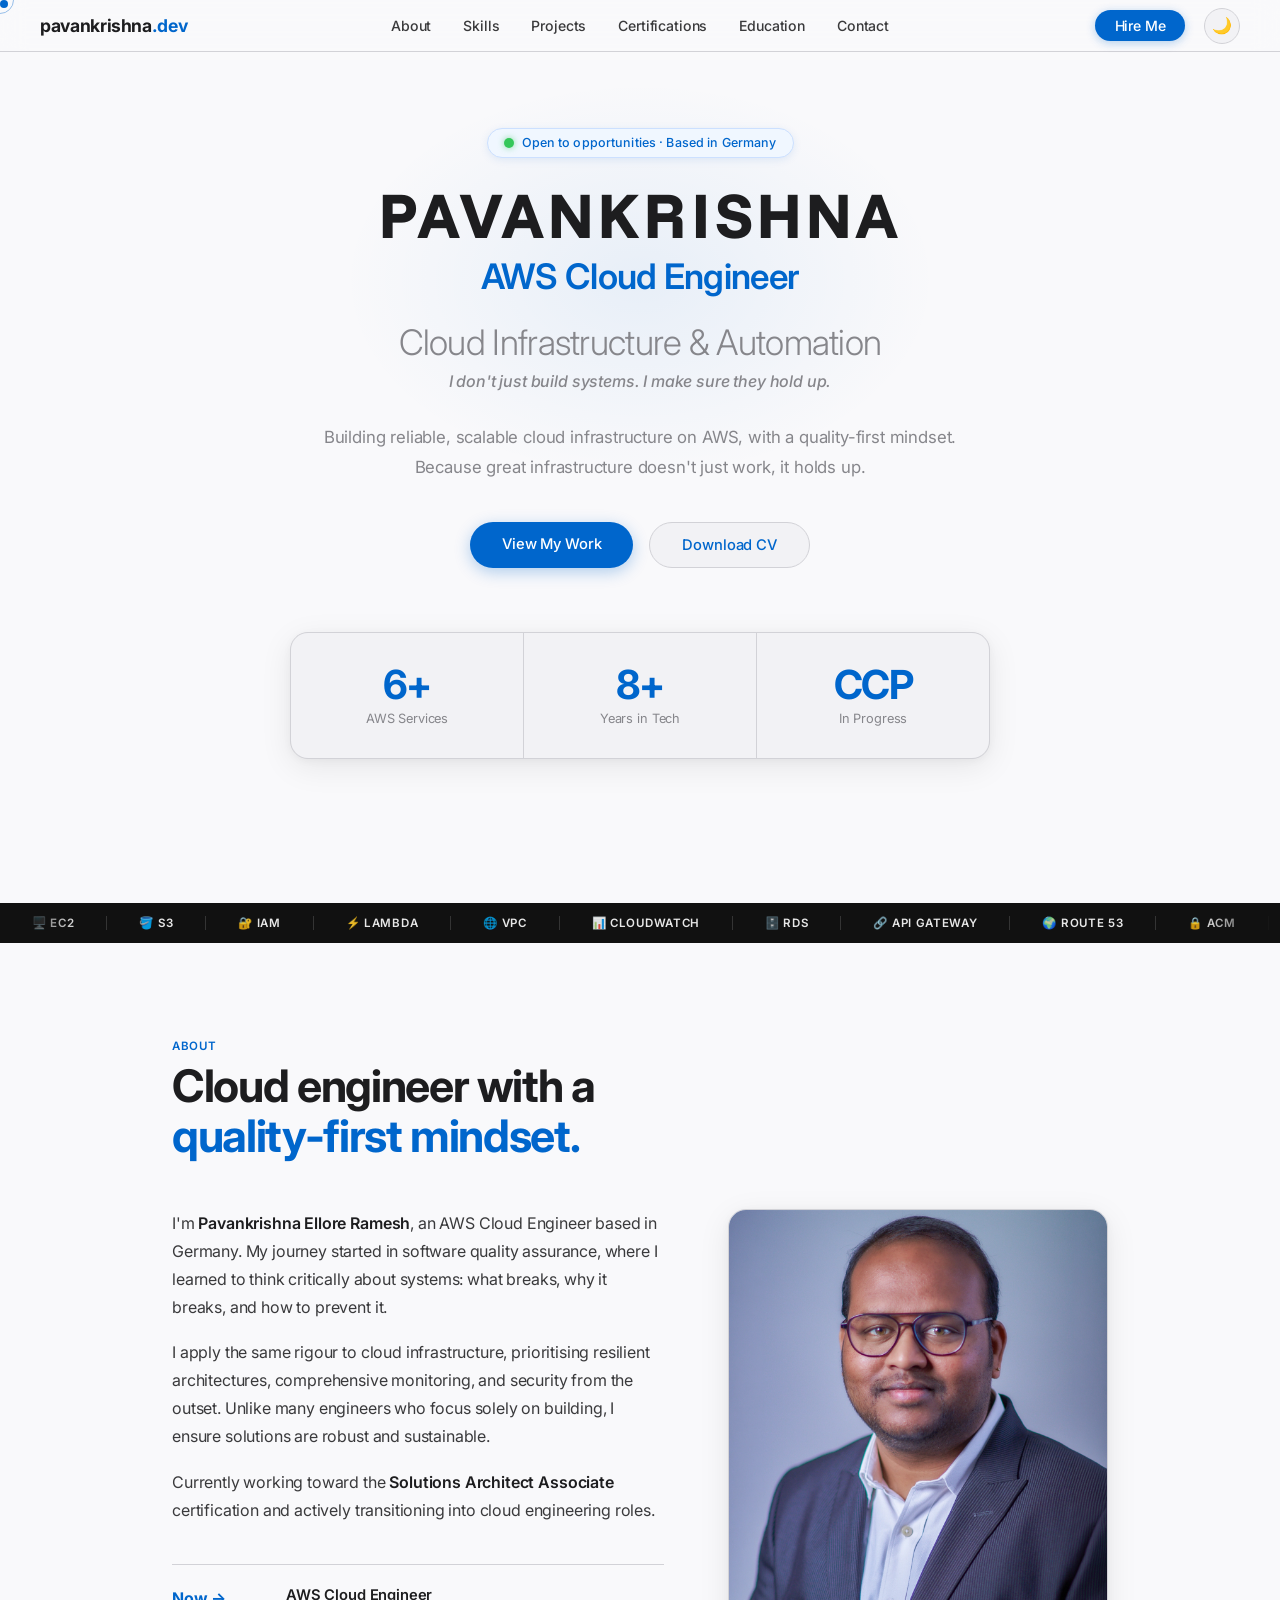
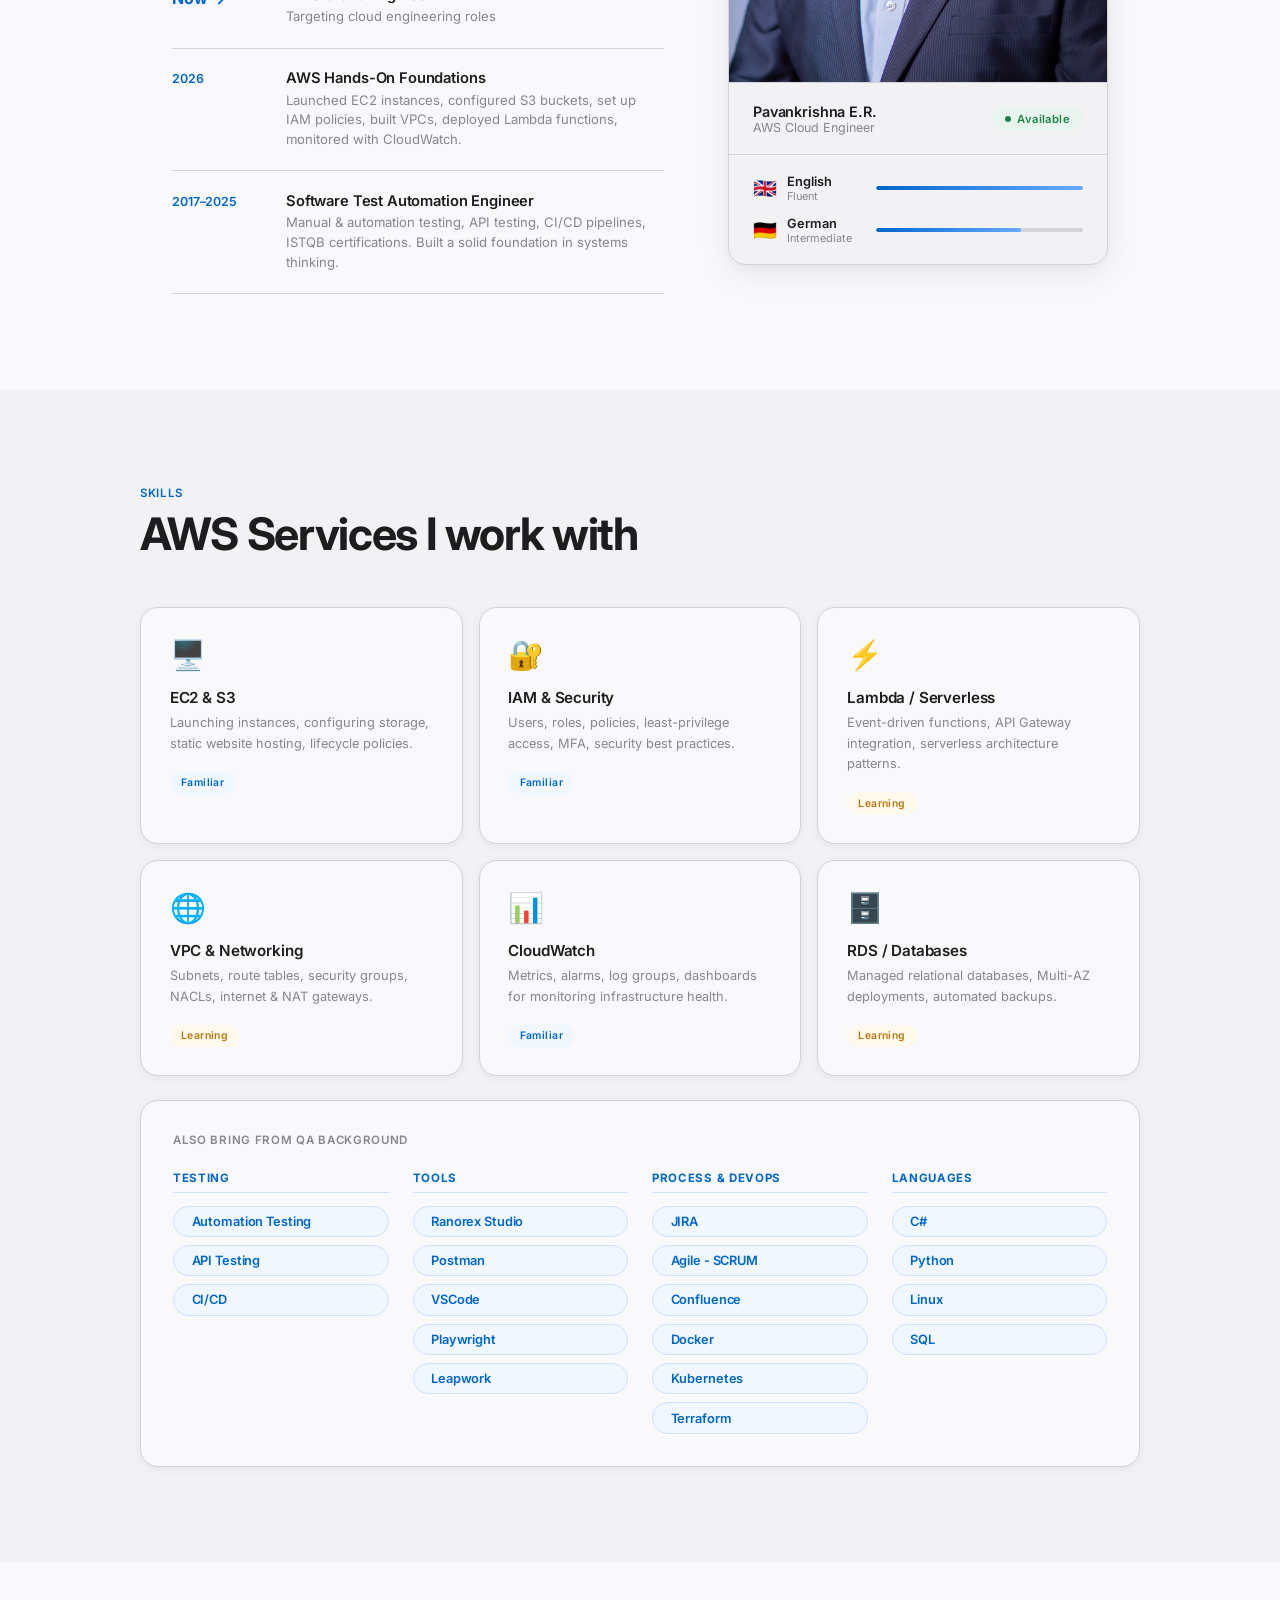
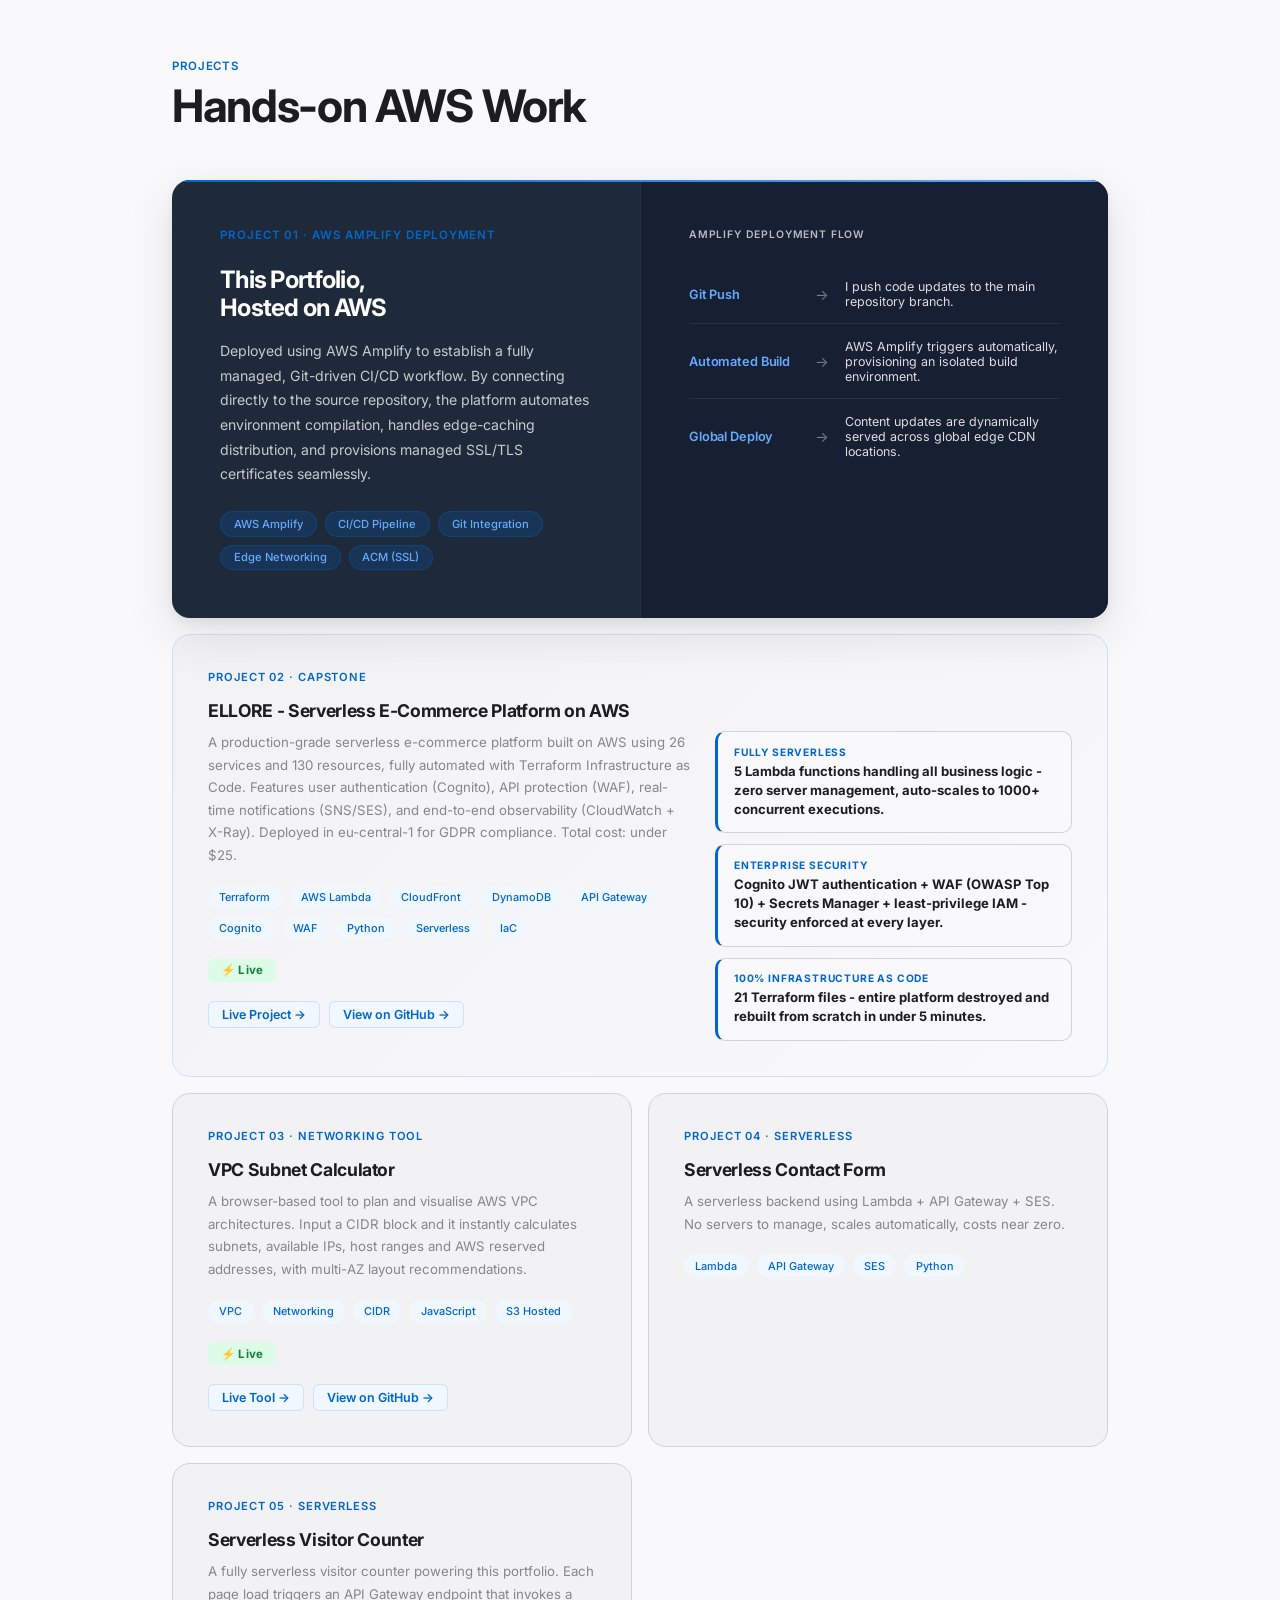
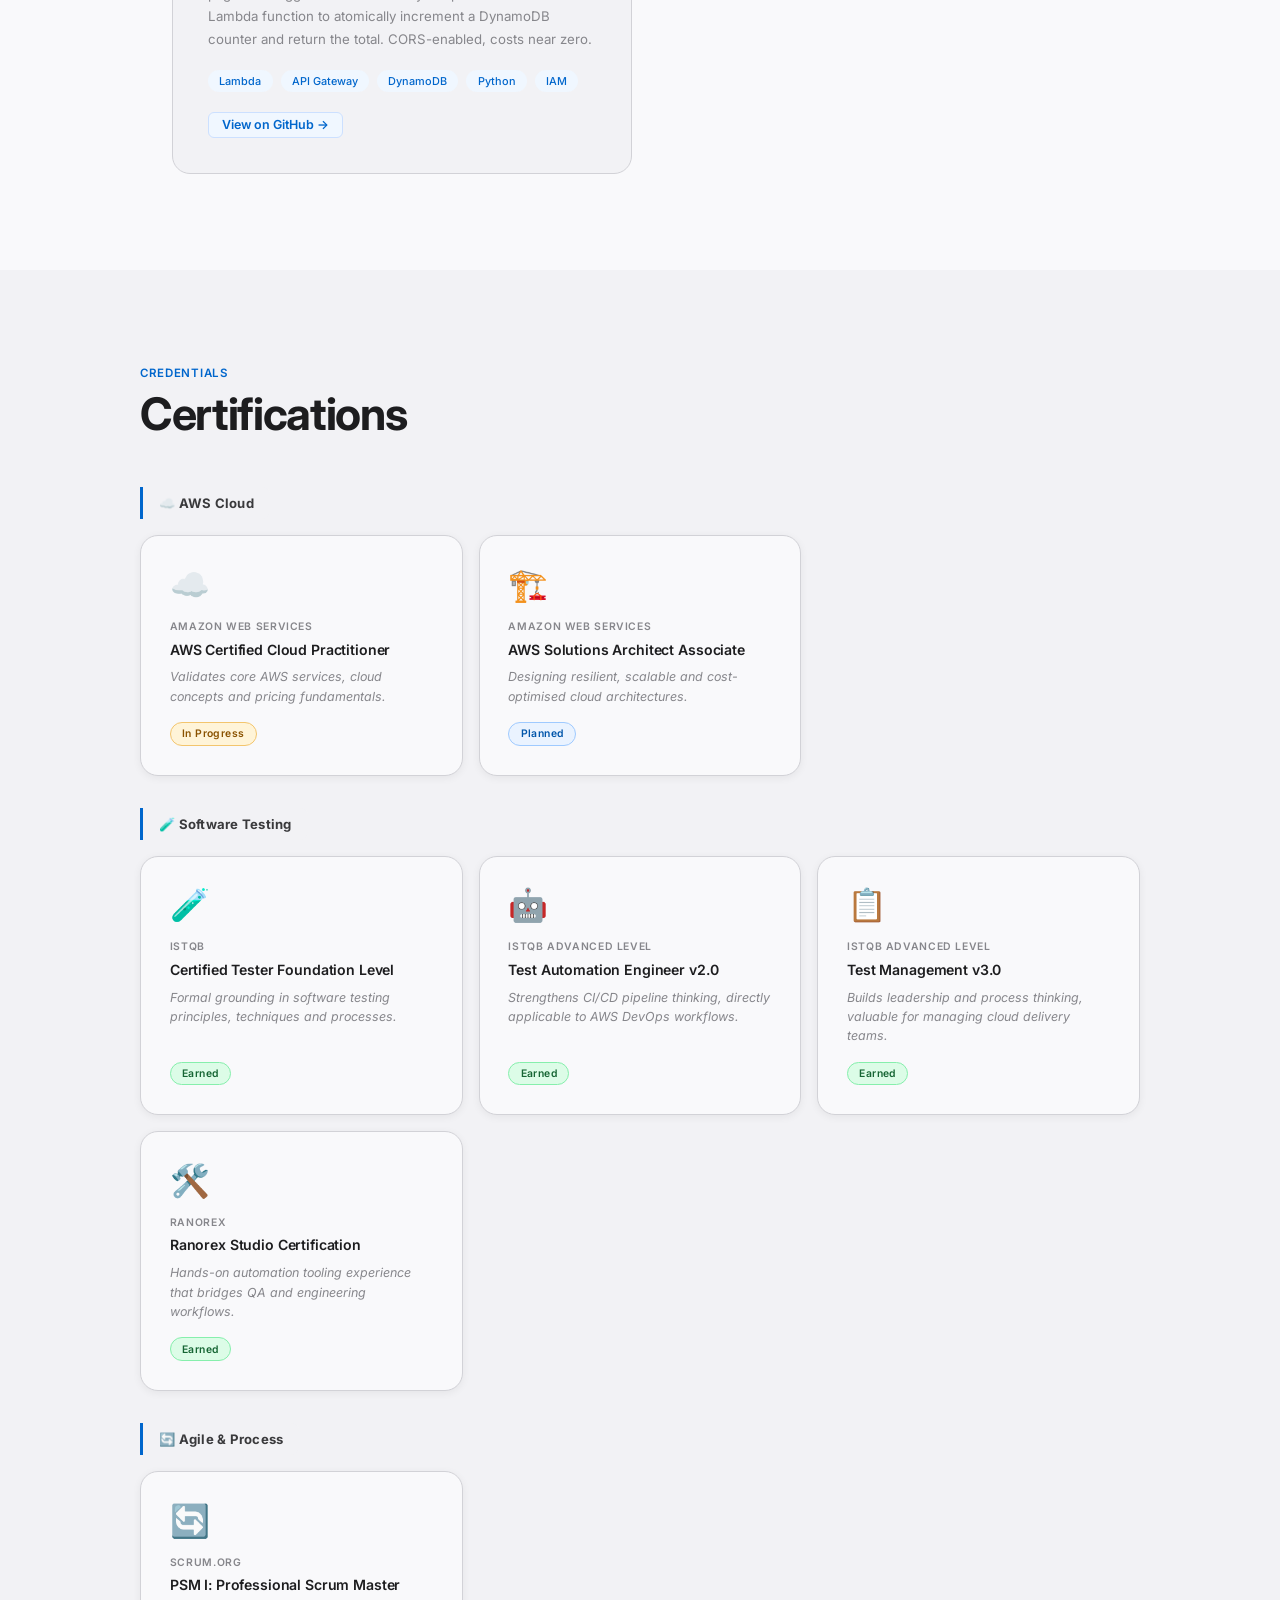
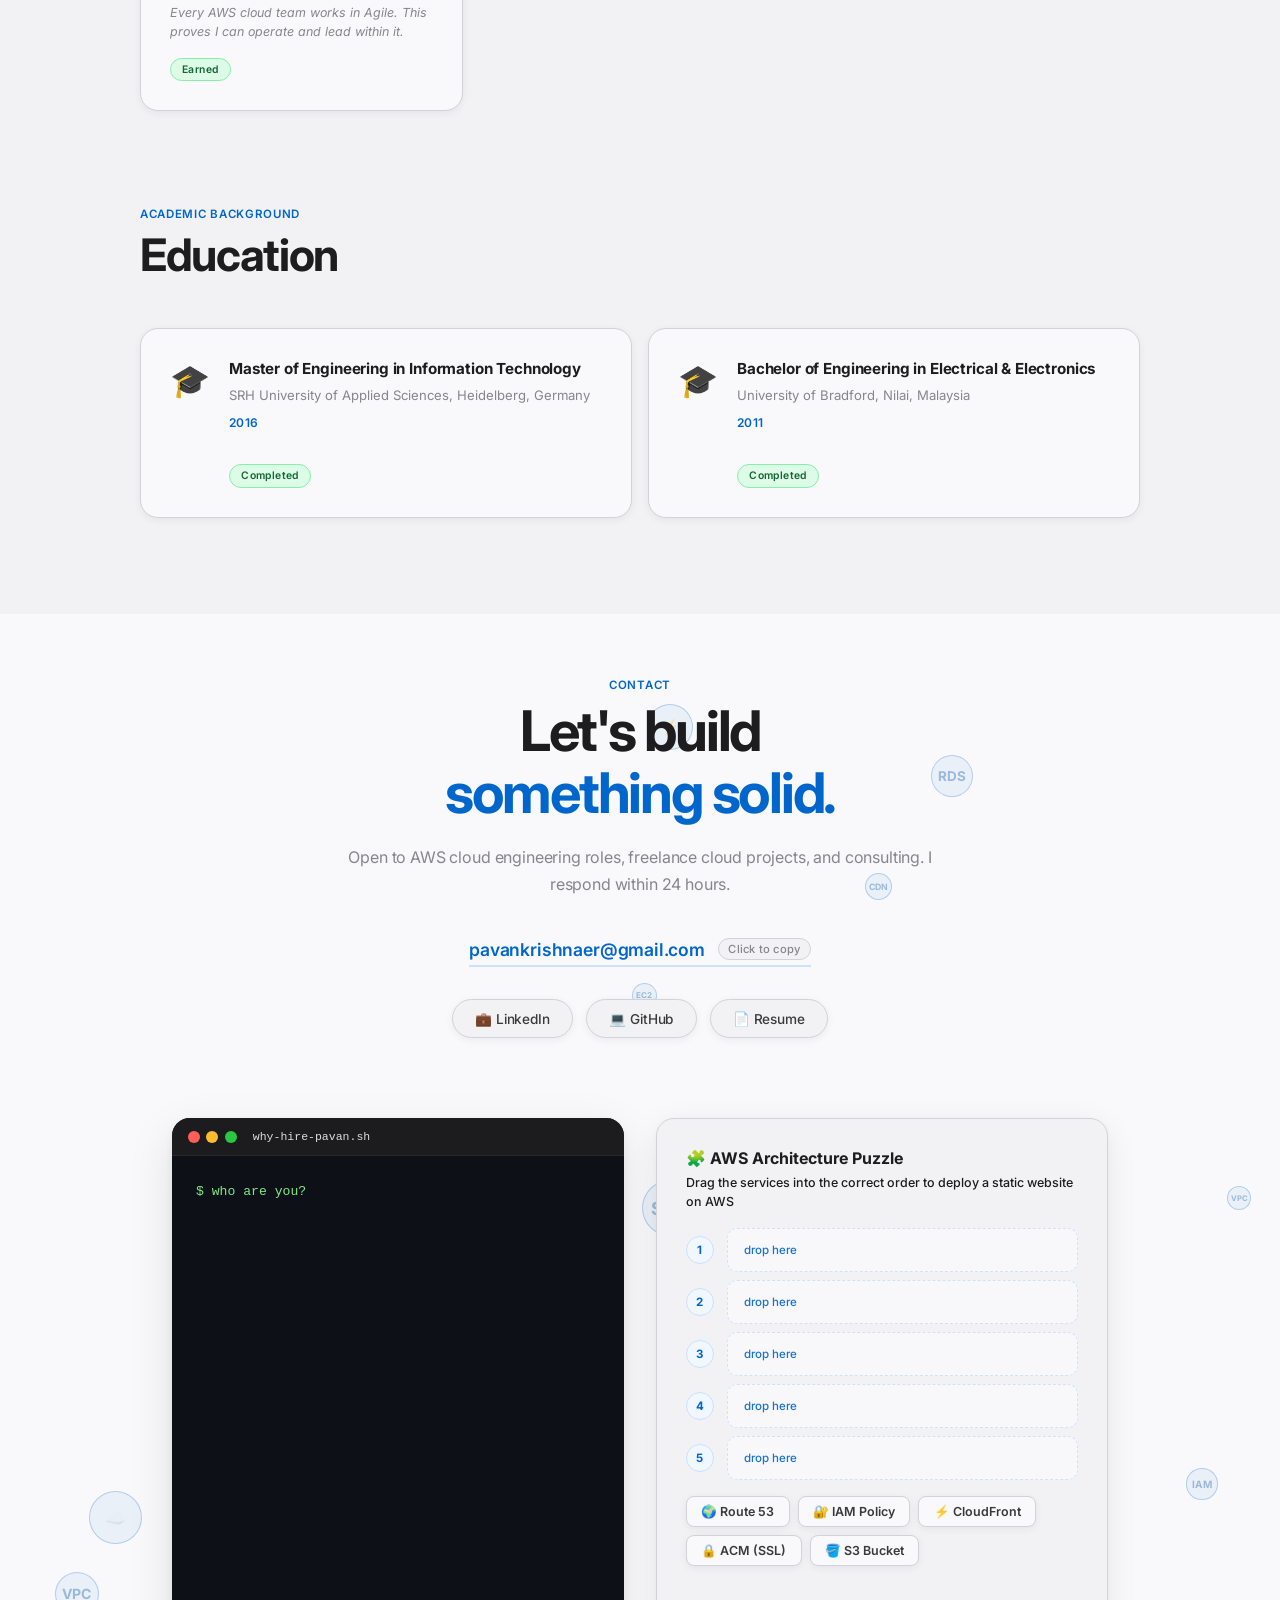
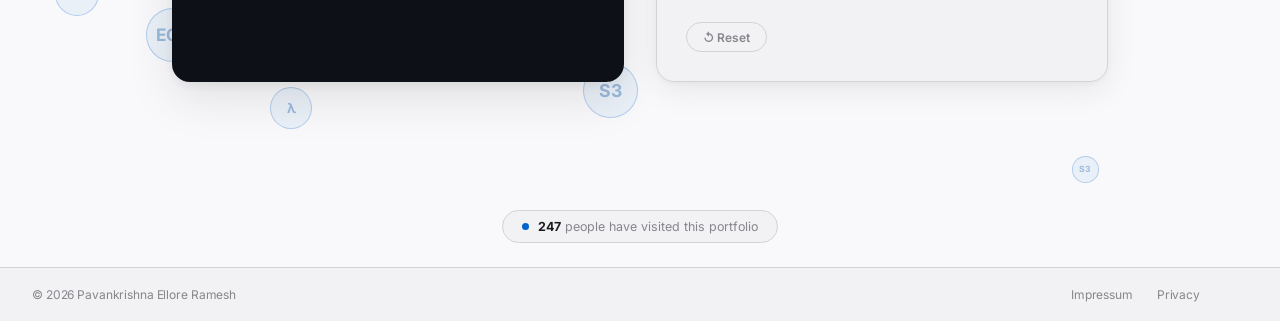
==== index.html @ c3da570a "Initial portfolio commit" ====
<!DOCTYPE html>
<html lang="en" data-theme="light">

<head>
  <meta charset="UTF-8">
  <meta name="viewport" content="width=device-width, initial-scale=1.0">
  <title>Pavankrishna - Cloud Engineer</title>
  <meta name="description"
    content="AWS Cloud Engineer based in Germany with 8+ years QA background. Specialising in EC2, S3, Lambda, VPC, IAM, RDS and CloudWatch. Available for full-time roles and freelance projects.">
  <meta property="og:title" content="Pavankrishna Ellore - AWS Cloud Engineer">
  <meta property="og:description"
    content="Building reliable, scalable cloud infrastructure on AWS. Quality-first mindset. Based in Germany.">
  <meta property="og:image" content="https://pavankrishna.dev/og-image.png">
  <meta property="og:url" content="https://pavankrishna.dev">
  <meta property="og:type" content="website">
  <meta name="twitter:card" content="summary_large_image">
  <meta name="twitter:title" content="Pavankrishna Ellore - AWS Cloud Engineer">
  <meta name="twitter:description" content="Building reliable, scalable cloud infrastructure on AWS.">
  <meta name="twitter:image" content="https://pavankrishna.dev/og-image.png">
  <link rel="canonical" href="https://pavankrishna.dev/">
  <link rel="icon" href="favicon.svg" type="image/svg+xml">

  <script type="application/ld+json">
    {
      "@context": "https://schema.org",
      "@type": "Person",
      "name": "Pavankrishna Ellore Ramesh",
      "url": "https://pavankrishna.dev",
      "image": "https://pavankrishna.dev/photo.webp",
      "jobTitle": "AWS Cloud Engineer",
      "email": "mailto:pavankrishnaer@gmail.com",
      "address": {
        "@type": "PostalAddress",
        "addressLocality": "Hannover",
        "addressCountry": "DE"
      },
      "sameAs": [
        "https://www.linkedin.com/in/pavankrishnaer/",
        "https://github.com/Pavankrishnaer"
      ],
      "knowsAbout": [
        "AWS",
        "Cloud Infrastructure",
        "Quality Assurance",
        "Test Automation",
        "CI/CD",
        "Serverless"
      ]
    }
  </script>

  <link
    href="https://fonts.googleapis.com/css2?family=Inter:wght@300;400;500;600;700&family=Funnel+Sans:wght@700;800&display=swap"
    rel="stylesheet">
  <link rel="stylesheet" href="common.css">
  <script>
    (function () {
      const saved = localStorage.getItem('theme');
      document.documentElement.setAttribute('data-theme', saved || 'light');
    })();
  </script>
  <link rel="stylesheet" href="index.css">
</head>

<body>

  <!-- Scroll Progress -->
  <div id="scrollProgress"></div>

  <!-- Back to Top -->
  <button id="backToTop" title="Back to top" aria-label="Back to top">↑</button>
  <div id="site-nav"></div>

  <!-- HERO -->
  <section id="home">
    <div class="hero">
      <div class="hero-eyebrow">
        <span class="live-dot"></span>
        Open to opportunities · Based in Germany
      </div>
      <h1 class="hero-name">Pavankrishna</h1>
      <div class="hero-role"><strong>AWS Cloud Engineer</strong></div>
      <div class="hero-role">Cloud Infrastructure &amp; Automation</div>
      <div class="hero-tagline">I don't just build systems. I make sure they hold up.</div>
      <p class="hero-desc">
        Building reliable, scalable cloud infrastructure on AWS, with a quality-first mindset.<br>
        Because great infrastructure doesn't just work, it holds up.
      </p>
      <div class="hero-btns">
        <a href="#projects" class="btn-primary">View My Work</a>
        <a href="#" class="btn-secondary">Download CV</a>
      </div>

      <div class="stats-row">
        <div class="stat-box">
          <div class="stat-n stat-num" data-count="6" data-suffix="+">6+</div>
          <div class="stat-l">AWS Services</div>
        </div>
        <div class="stat-box">
          <div class="stat-n stat-num" data-count="8" data-suffix="+">8+</div>
          <div class="stat-l">Years in Tech</div>
        </div>
        <div class="stat-box">
          <div class="stat-n">CCP</div>
          <div class="stat-l">In Progress</div>
        </div>
      </div>
    </div>

    <!-- Ticker -->
    <div class="ticker-wrap">
      <div class="ticker-track">
        <div class="t-item">🖥️ EC2</div>
        <div class="t-item">🪣 S3</div>
        <div class="t-item">🔐 IAM</div>
        <div class="t-item">⚡ Lambda</div>
        <div class="t-item">🌐 VPC</div>
        <div class="t-item">📊 CloudWatch</div>
        <div class="t-item">🗄️ RDS</div>
        <div class="t-item">🔗 API Gateway</div>
        <div class="t-item">🌍 Route 53</div>
        <div class="t-item">🔒 ACM</div>
        <div class="t-item">📬 SNS / SQS</div>
        <div class="t-item">🖥️ EC2</div>
        <div class="t-item">🪣 S3</div>
        <div class="t-item">🔐 IAM</div>
        <div class="t-item">⚡ Lambda</div>
        <div class="t-item">🌐 VPC</div>
        <div class="t-item">📊 CloudWatch</div>
        <div class="t-item">🗄️ RDS</div>
        <div class="t-item">🔗 API Gateway</div>
        <div class="t-item">🌍 Route 53</div>
        <div class="t-item">🔒 ACM</div>
        <div class="t-item">📬 SNS / SQS</div>
      </div>
    </div>
  </section>

  <!-- ABOUT -->
  <section class="section reveal" id="about">
    <div class="sec-label">About</div>
    <h2 class="sec-title">Cloud engineer with a<br><em>quality-first mindset.</em></h2>

    <div class="about-grid">
      <div class="about-body">
        <p>I'm <strong>Pavankrishna Ellore Ramesh</strong>, an AWS Cloud Engineer based in Germany. My journey started
          in software quality assurance, where I learned to think critically about systems: what breaks, why it breaks,
          and how to prevent it.</p>
        <p>I apply the same rigour to cloud infrastructure, prioritising resilient architectures, comprehensive
          monitoring, and security from the outset. Unlike many engineers who focus solely on building, I ensure
          solutions are robust and sustainable.</p>
        <p>Currently working toward the <strong>Solutions Architect Associate</strong> certification and actively
          transitioning into cloud engineering roles.</p>

        <div class="timeline">
          <div class="tl-row">
            <div class="tl-year now">Now →</div>
            <div>
              <div class="tl-title">AWS Cloud Engineer</div>
              <div class="tl-sub">Targeting cloud engineering roles</div>
            </div>
          </div>
          <div class="tl-row">
            <div class="tl-year">2026</div>
            <div>
              <div class="tl-title">AWS Hands-On Foundations</div>
              <div class="tl-sub">Launched EC2 instances, configured S3 buckets, set up IAM policies, built VPCs,
                deployed Lambda functions, monitored with CloudWatch.</div>
            </div>
          </div>
          <div class="tl-row">
            <div class="tl-year">2017–2025</div>
            <div>
              <div class="tl-title">Software Test Automation Engineer</div>
              <div class="tl-sub">Manual & automation testing, API testing, CI/CD pipelines, ISTQB certifications. Built
                a solid foundation in systems thinking.</div>
            </div>
          </div>
        </div>
      </div>

      <div>
        <div class="photo-card">
          <div class="photo-area">
            <img src="photo.webp" alt="Pavankrishna Ellore Ramesh" class="profile-photo" width="1200" height="1500"
              loading="lazy" decoding="async">
          </div>
          <div class="photo-footer">
            <div>
              <div class="photo-name">Pavankrishna E.R.</div>
              <div class="photo-role">AWS Cloud Engineer</div>
            </div>
            <div class="avail-pill">
              <span class="g-dot"></span>
              Available
            </div>
          </div>
          <div class="lang-row">
            <div class="lang-item">
              <span class="lang-flag">🇬🇧</span>
              <div>
                <div class="lang-name">English</div>
                <div class="lang-level">Fluent</div>
              </div>
              <div class="lang-bar">
                <div class="lang-fill lang-fill-full"></div>
              </div>
            </div>
            <div class="lang-item">
              <span class="lang-flag">🇩🇪</span>
              <div>
                <div class="lang-name">German</div>
                <div class="lang-level">Intermediate</div>
              </div>
              <div class="lang-bar">
                <div class="lang-fill lang-fill-intermediate"></div>
              </div>
            </div>
          </div>
        </div>
      </div>
    </div>
  </section>

  <!-- SKILLS -->
  <div class="section-full reveal" id="skills">
    <div class="section-full-inner">
      <div class="sec-label">Skills</div>
      <h2 class="sec-title">AWS Services I work with</h2>

      <div class="aws-grid">
        <div class="aws-card">
          <div class="aws-card-icon">🖥️</div>
          <div class="aws-card-name">EC2 & S3</div>
          <div class="aws-card-detail">Launching instances, configuring storage, static website hosting, lifecycle
            policies.</div>
          <div class="aws-badge b-familiar">Familiar</div>
        </div>
        <div class="aws-card">
          <div class="aws-card-icon">🔐</div>
          <div class="aws-card-name">IAM & Security</div>
          <div class="aws-card-detail">Users, roles, policies, least-privilege access, MFA, security best practices.
          </div>
          <div class="aws-badge b-familiar">Familiar</div>
        </div>
        <div class="aws-card">
          <div class="aws-card-icon">⚡</div>
          <div class="aws-card-name">Lambda / Serverless</div>
          <div class="aws-card-detail">Event-driven functions, API Gateway integration, serverless architecture
            patterns.</div>
          <div class="aws-badge b-learning">Learning</div>
        </div>
        <div class="aws-card">
          <div class="aws-card-icon">🌐</div>
          <div class="aws-card-name">VPC & Networking</div>
          <div class="aws-card-detail">Subnets, route tables, security groups, NACLs, internet & NAT gateways.</div>
          <div class="aws-badge b-learning">Learning</div>
        </div>
        <div class="aws-card">
          <div class="aws-card-icon">📊</div>
          <div class="aws-card-name">CloudWatch</div>
          <div class="aws-card-detail">Metrics, alarms, log groups, dashboards for monitoring infrastructure health.
          </div>
          <div class="aws-badge b-familiar">Familiar</div>
        </div>
        <div class="aws-card">
          <div class="aws-card-icon">🗄️</div>
          <div class="aws-card-name">RDS / Databases</div>
          <div class="aws-card-detail">Managed relational databases, Multi-AZ deployments, automated backups.</div>
          <div class="aws-badge b-learning">Learning</div>
        </div>
      </div>

      <div class="qa-card">
        <div class="qa-label">Also bring from QA background</div>
        <button class="qa-toggle" type="button" aria-expanded="false" aria-controls="qaColumns">
          <span>Also bring from QA background</span>
          <span class="qa-toggle-icon" aria-hidden="true">⌄</span>
        </button>
        <div class="qa-columns" id="qaColumns">
          <div class="qa-col">
            <div class="qa-col-title">Testing</div>
            <span class="qa-tag">Automation Testing</span>
            <span class="qa-tag">API Testing</span>
            <span class="qa-tag">CI/CD</span>
          </div>
          <div class="qa-col">
            <div class="qa-col-title">Tools</div>
            <span class="qa-tag">Ranorex Studio</span>
            <span class="qa-tag">Postman</span>
            <span class="qa-tag">VSCode</span>
            <span class="qa-tag">Playwright</span>
            <span class="qa-tag">Leapwork</span>
          </div>
          <div class="qa-col">
            <div class="qa-col-title">Process & DevOps</div>
            <span class="qa-tag">JIRA</span>
            <span class="qa-tag">Agile - SCRUM</span>
            <span class="qa-tag">Confluence</span>
            <span class="qa-tag">Docker</span>
            <span class="qa-tag">Kubernetes</span>
            <span class="qa-tag">Terraform</span>
          </div>
          <div class="qa-col">
            <div class="qa-col-title">Languages</div>
            <span class="qa-tag">C#</span>
            <span class="qa-tag">Python</span>
            <span class="qa-tag">Linux</span>
            <span class="qa-tag">SQL</span>
          </div>
        </div>
      </div>
    </div>
  </div>

  <!-- PROJECTS -->
  <section class="section reveal" id="projects">
    <div class="sec-label">Projects</div>
    <h2 class="sec-title">Hands-on AWS Work</h2>

    <!-- PROJECT 01 -->
    <div class="proj-featured">
      <div class="proj-feat-left">
        <div class="proj-num">Project 01 · AWS Amplify Deployment</div>
        <div class="proj-name">This Portfolio,<br>Hosted on AWS</div>
        <p class="proj-desc">Deployed using AWS Amplify to establish a fully managed, Git-driven CI/CD workflow. By
          connecting directly to the source repository, the platform automates environment compilation, handles
          edge-caching distribution, and provisions managed SSL/TLS certificates seamlessly.</p>
        <div class="proj-tags">
          <span class="proj-tag">AWS Amplify</span>
          <span class="proj-tag">CI/CD Pipeline</span>
          <span class="proj-tag">Git Integration</span>
          <span class="proj-tag">Edge Networking</span>
          <span class="proj-tag">ACM (SSL)</span>
        </div>
      </div>
      <div class="proj-feat-right">
        <div class="arch-label">Amplify Deployment Flow</div>
        <div class="arch-flow">
          <div class="arch-item"><span class="arch-svc">Git Push</span><span class="arch-arr">→</span><span
              class="arch-info">I push code updates to the main repository branch.</span></div>
          <div class="arch-item"><span class="arch-svc">Automated Build</span><span class="arch-arr">→</span><span
              class="arch-info">AWS Amplify triggers automatically, provisioning an isolated build environment.</span>
          </div>
          <div class="arch-item"><span class="arch-svc">Global Deploy</span><span class="arch-arr">→</span><span
              class="arch-info">Content updates are dynamically served across global edge CDN locations.</span></div>
        </div>
      </div>
    </div>

    <!-- PROJECT 02 -->
    <div class="proj-grid-2">
      <div class="proj-card proj-card-wide">
        <div class="pc-num">Project 02 · Capstone</div>
        <div class="pc-name">ELLORE - Serverless E-Commerce Platform on AWS</div>
        <div class="pc-wide-body">
          <div>
            <p class="pc-desc">A production-grade serverless e-commerce platform built on AWS using 26 services and
              130 resources, fully automated with Terraform Infrastructure as Code. Features user authentication
              (Cognito), API protection (WAF), real-time notifications (SNS/SES), and end-to-end observability
              (CloudWatch + X-Ray). Deployed in eu-central-1 for GDPR compliance. Total cost: under $25.</p>
            <div class="pc-tags">
              <span class="pc-tag">Terraform</span>
              <span class="pc-tag">AWS Lambda</span>
              <span class="pc-tag">CloudFront</span>
              <span class="pc-tag">DynamoDB</span>
              <span class="pc-tag">API Gateway</span>
              <span class="pc-tag">Cognito</span>
              <span class="pc-tag">WAF</span>
              <span class="pc-tag">Python</span>
              <span class="pc-tag">Serverless</span>
              <span class="pc-tag">IaC</span>
            </div>
            <div class="pc-actions">
              <span class="pc-badge-live">⚡ Live</span>
            </div>
            <div class="pc-actions">
              <a href="https://db9eznxxz6xrn.cloudfront.net/" target="_blank" rel="noopener noreferrer"
                class="pc-link">Live Project →</a>
              <a href="https://github.com/Pavankrishnaer/AWS-Learning/tree/main/Capstone%20Project" target="_blank"
                rel="noopener noreferrer" class="pc-link">View on GitHub →</a>
            </div>
          </div>
          <div class="pc-highlights" aria-label="Capstone project highlights">
            <div class="pc-highlight">
              <span>Fully Serverless</span>
              <strong>5 Lambda functions handling all business logic - zero server management, auto-scales to 1000+
                concurrent executions.</strong>
            </div>
            <div class="pc-highlight">
              <span>Enterprise Security</span>
              <strong>Cognito JWT authentication + WAF (OWASP Top 10) + Secrets Manager + least-privilege IAM - security
                enforced at every layer.</strong>
            </div>
            <div class="pc-highlight">
              <span>100% Infrastructure as Code</span>
              <strong>21 Terraform files - entire platform destroyed and rebuilt from scratch in under 5
                minutes.</strong>
            </div>
          </div>
        </div>
      </div>

      <!-- PROJECT 03 -->
      <div class="proj-card">
        <div class="pc-num">Project 03 · Networking Tool</div>
        <div class="pc-name">VPC Subnet Calculator</div>

        <p class="pc-desc">A browser-based tool to plan and visualise AWS VPC architectures. Input a CIDR block and it
          instantly calculates subnets, available IPs, host ranges and AWS reserved addresses, with multi-AZ layout
          recommendations.</p>
        <div class="pc-tags">
          <span class="pc-tag">VPC</span>
          <span class="pc-tag">Networking</span>
          <span class="pc-tag">CIDR</span>
          <span class="pc-tag">JavaScript</span>
          <span class="pc-tag">S3 Hosted</span>
        </div>
        <div class="pc-actions">
          <span class="pc-badge-live">⚡ Live</span>
        </div>
        <div class="pc-actions">
          <a href="https://pavankrishnaer.github.io/vpc-calculator/" target="_blank" rel="noopener noreferrer"
            class="pc-link">Live Tool →</a>
          <a href="https://github.com/Pavankrishnaer/vpc-calculator" target="_blank" rel="noopener noreferrer"
            class="pc-link">View on GitHub →</a>
        </div>
      </div>

      <!-- PROJECT 04 -->
        <div class="proj-card">
          <div class="pc-num">Project 04 · Serverless</div>
          <div class="pc-name">Serverless Contact Form</div>
          <p class="pc-desc">A serverless backend using Lambda + API Gateway + SES. No servers to manage, scales
            automatically, costs near zero.</p>
          <div class="pc-tags">
            <span class="pc-tag">Lambda</span>
            <span class="pc-tag">API Gateway</span>
            <span class="pc-tag">SES</span>
            <span class="pc-tag">Python</span>
          </div>
        </div>

      <!-- PROJECT 05 -->
      <div class="proj-card">
        <div class="pc-num">Project 05 · Serverless</div>
        <div class="pc-name">Serverless Visitor Counter</div>
        <p class="pc-desc">A fully serverless visitor counter powering this portfolio. Each page load triggers an API
          Gateway endpoint that invokes a Lambda function to atomically increment a DynamoDB counter and return the
          total. CORS-enabled, costs near zero.</p>
        <div class="pc-tags">
          <span class="pc-tag">Lambda</span>
          <span class="pc-tag">API Gateway</span>
          <span class="pc-tag">DynamoDB</span>
          <span class="pc-tag">Python</span>
          <span class="pc-tag">IAM</span>
        </div>
        <div class="pc-actions">
          <a href="https://github.com/Pavankrishnaer/aws-serverless-visitor-counter" target="_blank"
            rel="noopener noreferrer" class="pc-link">View on GitHub →</a>
        </div>
      </div>
    </div>
  </section>

  <!-- CERTIFICATIONS -->
  <div class="section-full section-full-compact-bottom reveal" id="certs">
    <div class="section-full-inner">
      <div class="sec-label">Credentials</div>
      <h2 class="sec-title">Certifications</h2>

      <div class="cert-group-label">☁️ AWS Cloud</div>
      <div class="certs-grid certs-grid-spaced">
        <div class="cert-card">
          <div class="cert-icon">☁️</div>
          <div class="cert-org">Amazon Web Services</div>
          <div class="cert-name">AWS Certified Cloud Practitioner</div>
          <div class="cert-tagline">Validates core AWS services, cloud concepts and pricing fundamentals.</div>
          <div class="cert-pill p-progress">In Progress</div>
        </div>
        <div class="cert-card">
          <div class="cert-icon">🏗️</div>
          <div class="cert-org">Amazon Web Services</div>
          <div class="cert-name">AWS Solutions Architect Associate</div>
          <div class="cert-tagline">Designing resilient, scalable and cost-optimised cloud architectures.</div>
          <div class="cert-pill p-planned">Planned</div>
        </div>
      </div>

      <div class="cert-group-label">🧪 Software Testing</div>
      <div class="certs-grid certs-grid-spaced">
        <div class="cert-card">
          <div class="cert-icon">🧪</div>
          <div class="cert-org">ISTQB</div>
          <div class="cert-name">Certified Tester Foundation Level</div>
          <div class="cert-tagline">Formal grounding in software testing principles, techniques and processes.</div>
          <div class="cert-pill p-earned">Earned</div>
        </div>
        <div class="cert-card">
          <div class="cert-icon">🤖</div>
          <div class="cert-org">ISTQB Advanced Level</div>
          <div class="cert-name">Test Automation Engineer v2.0</div>
          <div class="cert-tagline">Strengthens CI/CD pipeline thinking, directly applicable to AWS DevOps workflows.
          </div>
          <div class="cert-pill p-earned">Earned</div>
        </div>
        <div class="cert-card">
          <div class="cert-icon">📋</div>
          <div class="cert-org">ISTQB Advanced Level</div>
          <div class="cert-name">Test Management v3.0</div>
          <div class="cert-tagline">Builds leadership and process thinking, valuable for managing cloud delivery teams.
          </div>
          <div class="cert-pill p-earned">Earned</div>
        </div>
        <div class="cert-card">
          <div class="cert-icon">🛠️</div>
          <div class="cert-org">Ranorex</div>
          <div class="cert-name">Ranorex Studio Certification</div>
          <div class="cert-tagline">Hands-on automation tooling experience that bridges QA and engineering workflows.
          </div>
          <div class="cert-pill p-earned">Earned</div>
        </div>
      </div>

      <div class="cert-group-label">🔄 Agile & Process</div>
      <div class="certs-grid">
        <div class="cert-card">
          <div class="cert-icon">🔄</div>
          <div class="cert-org">Scrum.org</div>
          <div class="cert-name">PSM I: Professional Scrum Master</div>
          <div class="cert-tagline">Every AWS cloud team works in Agile. This proves I can operate and lead within it.
          </div>
          <div class="cert-pill p-earned">Earned</div>
        </div>
      </div>
    </div>
  </div>

  <!-- EDUCATION -->
  <div class="section-full section-full-compact-top reveal" id="education">
    <div class="section-full-inner">
      <div class="sec-label">Academic Background</div>
      <h2 class="sec-title">Education</h2>
      <div class="edu-grid">
        <div class="edu-card">
          <div class="edu-icon">🎓</div>
          <div class="edu-body">
            <div class="edu-degree">Master of Engineering in Information Technology</div>
            <div class="edu-school">SRH University of Applied Sciences, Heidelberg, Germany</div>
            <div class="edu-meta"><span class="edu-year">2016</span></div>
            <div class="cert-pill cert-pill-auto p-earned">Completed</div>
          </div>
        </div>
        <div class="edu-card">
          <div class="edu-icon">🎓</div>
          <div class="edu-body">
            <div class="edu-degree">Bachelor of Engineering in Electrical &amp; Electronics</div>
            <div class="edu-school">University of Bradford, Nilai, Malaysia</div>
            <div class="edu-meta"><span class="edu-year">2011</span></div>
            <div class="cert-pill cert-pill-auto p-earned">Completed</div>
          </div>
        </div>
      </div>
    </div>
  </div>

  <!-- ROADMAP -->
  <!-- CONTACT -->
  <section id="contact" class="contact-section reveal">
    <div id="cssBubbles"></div>
    <div class="contact-hero contact-layer">
      <div class="sec-label contact-label">Contact</div>
      <h2 class="contact-big">Let's build<br><em>something solid.</em></h2>
      <p class="contact-sub">Open to AWS cloud engineering roles, freelance cloud projects, and consulting. I respond
        within 24 hours.</p>
      <div class="contact-email-copy" title="Email me or copy address">
        <a id="emailText" class="email-link" href="mailto:pavankrishnaer@gmail.com"
          aria-label="Email pavankrishnaer@gmail.com" data-full-email="pavankrishnaer@gmail.com"
          data-short-email="pavankrishnaer@gmail"></a>
        <button id="emailCopyHint" class="copy-hint" type="button" onclick="copyEmail()">Click to copy</button>
      </div>
      <div class="contact-links">
        <a href="https://www.linkedin.com/in/pavankrishnaer/" target="_blank" rel="noopener noreferrer"
          class="c-chip">💼 LinkedIn</a>
        <a href="https://github.com/Pavankrishnaer" target="_blank" rel="noopener noreferrer" class="c-chip">💻
          GitHub</a>
        <a href="pavankrishna-cv.pdf" download="Pavankrishna_Ellore_CV.pdf" class="c-chip">📄 Resume</a>
      </div>
    </div>

    <!-- Two col: Terminal + Puzzle -->
    <div class="contact-two-col contact-layer">

      <!-- LEFT: Terminal -->
      <div class="terminal-card">
        <div class="terminal-bar">
          <span class="t-btn t-red"></span>
          <span class="t-btn t-yellow"></span>
          <span class="t-btn t-green"></span>
          <span class="t-title">why-hire-pavan.sh</span>
        </div>
        <div class="terminal-body" id="terminalBody"></div>
      </div>

      <!-- RIGHT: Puzzle -->
      <div class="puzzle-card">
        <div class="puzzle-header">
          <div class="puzzle-title">🧩 AWS Architecture Puzzle</div>
          <div class="puzzle-sub">Drag the services into the correct order to deploy a static website on AWS</div>
        </div>
        <div class="puzzle-zone" id="puzzleZone"></div>
        <div class="puzzle-bank" id="puzzleBank"></div>
        <div class="puzzle-feedback" id="puzzleFeedback"></div>
        <button class="puzzle-reset" id="puzzleReset" onclick="resetPuzzle()">↺ Reset</button>
      </div>

    </div>

    <!-- Visitor counter below puzzles -->
    <div class="visitor-counter-wrap">
      <div class="visitor-counter">
        <div class="visitor-pulse"></div>
        <span><strong id="visitorCount">-</strong> people have visited this portfolio</span>
      </div>
    </div>
  </section>
  <div id="site-footer"></div>
  <script src="common.js"></script>

  <script src="index.js"></script>

</body>

</html>
---- common.css ----
/* Shared site chrome: navigation, footer, cursor, theme toggle, and contact modal */

*,
*::before,
*::after {
  margin: 0;
  padding: 0;
  box-sizing: border-box;
}

html {
  scroll-behavior: smooth;
  font-size: 16px;
}

html,
body {
  max-width: 100%;
  overflow-x: hidden;
}

:root {
  --bg: #f9f9fb;
  --bg2: #f2f2f5;
  --bg3: #f5f5f8;
  --ink: #1d1d1f;
  --ink2: #3a3a3c;
  --muted: #86868b;
  --border: #d2d2d7;
  --blue: #0066cc;
  --blue-hover: #0055aa;
  --blue-light: #f0f7ff;
  --blue-mid: #cce0ff;
  --green: #1d8348;
  --amber: #b7770d;
  --radius: 18px;
  --shadow-sm: 0 2px 8px rgba(0, 0, 0, 0.06);
  --shadow-md: 0 8px 32px rgba(0, 0, 0, 0.08), 0 2px 8px rgba(0, 0, 0, 0.04);
  --shadow-blue: 0 8px 32px rgba(0, 102, 204, 0.15);
  --shadow-lift: 0 16px 48px rgba(0, 0, 0, 0.1), 0 4px 12px rgba(0, 0, 0, 0.06);
}

[data-theme="dark"] {
  --bg: #000000;
  --bg2: #0d0d0d;
  --bg3: #111111;
  --ink: #ffffff;
  --ink2: #e0e0e0;
  --muted: #bbbbbb;
  --border: #2a2a2a;
  --blue: #4d9fff;
  --blue-hover: #66aaff;
  --blue-light: #0d1a2e;
  --blue-mid: #1a3050;
  --green: #34c759;
  --amber: #ffd60a;
  --shadow-sm: 0 2px 8px rgba(0, 0, 0, 0.5);
  --shadow-md: 0 8px 32px rgba(0, 0, 0, 0.6);
  --shadow-blue: 0 8px 32px rgba(77, 159, 255, 0.2);
  --shadow-lift: 0 16px 48px rgba(0, 0, 0, 0.7);
}

.theme-toggle {
  width: 36px;
  height: 36px;
  border-radius: 50%;
  background: var(--bg2);
  border: 1px solid var(--border);
  cursor: pointer;
  display: flex;
  align-items: center;
  justify-content: center;
  font-size: 1rem;
  transition: all 0.2s;
  flex-shrink: 0;
}

.theme-toggle:hover {
  background: var(--blue-light);
  border-color: var(--blue-mid);
  transform: scale(1.1);
}

@media (pointer: fine) {
  body {
    cursor: none;
  }
}

@media (pointer: coarse) {
  #cur,
  #cur-ring {
    display: none !important;
  }
}

:focus-visible {
  outline: 2px solid var(--blue);
  outline-offset: 3px;
  border-radius: 4px;
}

a:focus-visible,
button:focus-visible {
  outline: 2px solid var(--blue);
  outline-offset: 3px;
  border-radius: 6px;
}

#cur {
  width: 8px;
  height: 8px;
  background: var(--blue);
  border-radius: 50%;
  position: fixed;
  top: 0;
  left: 0;
  pointer-events: none;
  z-index: 99999;
  will-change: transform;
  transition: width 0.2s, height 0.2s;
}

#cur-ring {
  width: 28px;
  height: 28px;
  border: 1.5px solid var(--blue);
  border-radius: 50%;
  position: fixed;
  top: 0;
  left: 0;
  pointer-events: none;
  z-index: 99998;
  will-change: transform;
  opacity: 0.4;
  transition: width 0.25s, height 0.25s, opacity 0.25s;
}

#cur.big {
  width: 14px;
  height: 14px;
}

#cur-ring.big {
  width: 44px;
  height: 44px;
  opacity: 0.25;
}

nav {
  position: fixed;
  inset: 0 0 auto 0;
  z-index: 500;
  display: grid;
  grid-template-columns: 1fr auto 1fr;
  align-items: center;
  padding: 0 2.5rem;
  height: 52px;
  background: rgba(249, 249, 251, 0.85);
  backdrop-filter: blur(12px);
  -webkit-backdrop-filter: blur(12px);
  border-bottom: 1px solid var(--border);
  will-change: transform;
}

[data-theme="dark"] nav {
  background: rgba(0, 0, 0, 0.8);
}

.nav-logo {
  font-size: 1.1rem;
  font-weight: 700;
  color: var(--ink);
  letter-spacing: -0.02em;
  justify-self: start;
  text-decoration: none;
}

.nav-logo span {
  color: var(--blue);
}

.nav-links {
  display: flex;
  align-items: center;
  gap: 0.2rem;
  list-style: none;
  justify-self: center;
}

.nav-links a {
  font-size: 0.88rem;
  font-weight: 500;
  color: var(--ink2);
  text-decoration: none;
  padding: 0.4rem 0.9rem;
  height: auto;
  display: flex;
  align-items: center;
  transition: all 0.2s;
  letter-spacing: -0.01em;
  border-radius: 6px;
  position: relative;
}

.nav-links a::after {
  content: '';
  position: absolute;
  bottom: -2px;
  left: 50%;
  width: 0;
  height: 2px;
  background: var(--blue);
  border-radius: 2px;
  transition: all 0.25s cubic-bezier(0.34, 1.56, 0.64, 1);
  transform: translateX(-50%);
}

.nav-links a:hover {
  color: var(--blue);
  background: transparent;
}

.nav-links a:hover::after {
  width: 70%;
}

.nav-right {
  display: flex;
  align-items: center;
  gap: 1.2rem;
  justify-self: end;
}

.nav-menu-toggle {
  width: 36px;
  height: 36px;
  border-radius: 50%;
  background: var(--bg2);
  border: 1px solid var(--border);
  cursor: pointer;
  display: none;
  align-items: center;
  justify-content: center;
  flex-direction: column;
  gap: 4px;
  transition: all 0.2s;
  flex-shrink: 0;
}

.nav-menu-toggle span {
  width: 16px;
  height: 2px;
  background: var(--ink2);
  border-radius: 2px;
  transition: transform 0.2s, opacity 0.2s;
}

.nav-menu-toggle:hover {
  background: var(--blue-light);
  border-color: var(--blue-mid);
}

.nav-menu-toggle.open span:nth-child(1) {
  transform: translateY(6px) rotate(45deg);
}

.nav-menu-toggle.open span:nth-child(2) {
  opacity: 0;
}

.nav-menu-toggle.open span:nth-child(3) {
  transform: translateY(-6px) rotate(-45deg);
}

.nav-cta {
  background: var(--blue);
  color: white !important;
  padding: 0.45rem 1.2rem;
  border-radius: 980px;
  font-size: 0.88rem;
  font-weight: 500;
  text-decoration: none;
  transition: all 0.2s;
  box-shadow: 0 2px 10px rgba(0, 102, 204, 0.3);
  letter-spacing: -0.01em;
}

.nav-cta:hover {
  background: var(--blue-hover);
  box-shadow: 0 4px 16px rgba(0, 102, 204, 0.4);
  transform: translateY(-1px);
}

footer {
  background: var(--bg2);
  border-top: 1px solid var(--border);
  padding: 1.2rem 5rem 1.2rem 2rem;
  display: flex;
  justify-content: space-between;
  align-items: center;
  font-size: 0.75rem;
  color: var(--muted);
  letter-spacing: -0.01em;
}

footer a {
  color: var(--muted);
  text-decoration: none;
  transition: color 0.2s;
}

footer a:hover {
  color: var(--blue);
}

.foot-links {
  display: flex;
  gap: 1.5rem;
}

.modal-overlay {
  position: fixed;
  inset: 0;
  background: rgba(0, 0, 0, 0.5);
  backdrop-filter: blur(6px);
  z-index: 9999;
  display: flex;
  align-items: center;
  justify-content: center;
  opacity: 0;
  pointer-events: none;
  transition: opacity 0.25s;
}

.modal-overlay.open {
  opacity: 1;
  pointer-events: all;
}

.modal-box {
  background: var(--bg);
  border: 1px solid var(--border);
  border-radius: 24px;
  padding: 2.5rem;
  width: 100%;
  max-width: 480px;
  margin: 1rem;
  box-shadow: 0 32px 80px rgba(0, 0, 0, 0.2);
  position: relative;
  transform: translateY(24px) scale(0.97);
  transition: transform 0.3s cubic-bezier(0.34, 1.56, 0.64, 1);
}

.modal-overlay.open .modal-box {
  transform: translateY(0) scale(1);
}

.modal-close {
  position: absolute;
  top: 1.2rem;
  right: 1.2rem;
  width: 32px;
  height: 32px;
  border-radius: 50%;
  background: var(--bg2);
  border: 1px solid var(--border);
  color: var(--muted);
  font-size: 0.8rem;
  cursor: pointer;
  display: flex;
  align-items: center;
  justify-content: center;
  transition: all 0.2s;
}

.modal-close:hover {
  background: var(--blue-light);
  color: var(--blue);
}

.modal-icon {
  font-size: 2.5rem;
  margin-bottom: 1rem;
}

.modal-title {
  font-size: 1.4rem;
  font-weight: 700;
  color: var(--ink);
  letter-spacing: -0.02em;
  margin-bottom: 0.4rem;
}

.modal-sub {
  font-size: 0.85rem;
  color: var(--muted);
  margin-bottom: 1.8rem;
  line-height: 1.5;
}

.modal-options {
  display: flex;
  flex-direction: column;
  gap: 0.6rem;
  margin-bottom: 1.5rem;
}

.modal-option {
  appearance: none;
  display: flex;
  align-items: center;
  gap: 1rem;
  width: 100%;
  padding: 1rem 1.2rem;
  background: var(--bg2);
  border: 1px solid var(--border);
  border-radius: 12px;
  cursor: pointer;
  font-family: inherit;
  text-align: left;
  text-decoration: none;
  transition: border-color 0.2s, background 0.2s;
  color: inherit;
}

.modal-option:hover {
  border-color: var(--blue);
  background: var(--blue-light);
}

.modal-opt-icon {
  font-size: 1.4rem;
  flex-shrink: 0;
}

.modal-opt-body {
  flex: 1;
}

.modal-opt-label {
  font-size: 0.85rem;
  font-weight: 600;
  color: var(--ink);
  margin-bottom: 0.2rem;
}

.modal-opt-val {
  font-size: 0.75rem;
  color: var(--muted);
}

.modal-opt-action {
  font-size: 0.72rem;
  font-weight: 600;
  color: var(--blue);
  white-space: nowrap;
}

.modal-avail {
  text-align: center;
  font-size: 0.78rem;
  color: var(--muted);
  display: flex;
  align-items: center;
  justify-content: center;
}

.modal-avail .a-dot {
  width: 8px;
  height: 8px;
  background: #34c759;
  border-radius: 50%;
  flex-shrink: 0;
  display: inline-block;
  animation: pulse 2s infinite;
}

@keyframes pulse {
  0%,
  100% {
    opacity: 1;
    transform: scale(1);
  }

  50% {
    opacity: 0.4;
    transform: scale(0.7);
  }
}

@media (max-width: 600px) {
  nav {
    padding: 0 1.2rem;
    grid-template-columns: 1fr auto;
  }

  .nav-logo,
  .nav-right,
  .nav-links,
  .modal-box,
  .modal-option,
  .foot-links {
    min-width: 0;
  }

  .nav-logo {
    overflow: hidden;
    text-overflow: ellipsis;
    white-space: nowrap;
  }

  .nav-links {
    display: none;
    position: fixed;
    top: 52px;
    left: 0;
    right: 0;
    z-index: 499;
    flex-direction: column;
    align-items: center;
    gap: 0;
    padding: 0.6rem 1.2rem 0.2rem;
    background: var(--bg);
    border-bottom: 1px solid var(--border);
    backdrop-filter: none;
    -webkit-backdrop-filter: none;
  }

  [data-theme="dark"] .nav-links {
    background: var(--bg);
  }

  .nav-links.open {
    display: flex;
  }

  .nav-links a {
    padding: 0.8rem 0;
    justify-content: center;
    text-align: center;
  }

  .nav-links li:last-child a {
    padding-bottom: 0.4rem;
  }

  .nav-links a::after {
    display: none;
  }

  .nav-right {
    gap: 0.6rem;
  }

  .nav-menu-toggle {
    display: flex;
  }

  footer {
    flex-direction: column;
    align-items: center;
    gap: 0.8rem;
    padding: 1.5rem 2rem;
    max-width: 100%;
    text-align: center;
  }

  .modal-box {
    max-width: calc(100vw - 2rem);
    padding: 2rem;
  }

  .modal-opt-val,
  .modal-avail,
  .foot-links {
    max-width: 100%;
    overflow-wrap: anywhere;
    word-break: break-word;
  }

  .modal-avail {
    gap: 0.5rem;
    text-align: center;
  }

  .modal-avail .a-dot {
    flex: 0 0 auto;
    margin-right: 0 !important;
  }

  .modal-avail span:last-child {
    max-width: 32ch;
  }

  .foot-links {
    justify-content: center;
  }
}

@media (max-width: 380px) {
  .nav-cta {
    display: none;
  }
}
---- index.css ----
/* Page-specific styles for index.html */

body {
  background: var(--bg);
  color: var(--ink);
  font-family: 'Inter', -apple-system, BlinkMacSystemFont, sans-serif;
  -webkit-font-smoothing: antialiased;
  overflow-x: hidden;
  cursor: auto;
  /* default — overridden below for fine pointer */
}

/* SCROLL PROGRESS BAR */
#scrollProgress {
  position: fixed;
  left: 0;
  top: 0;
  width: 5px;
  height: 0%;
  background: linear-gradient(180deg, var(--blue), #66aaff);
  z-index: 9999;
  border-radius: 0 0 3px 0;
  box-shadow: 2px 0 8px rgba(0, 102, 204, 0.3);
}

/* HERO */
.hero {
  padding: 8rem 2rem 5rem;
  text-align: center;
  max-width: 900px;
  margin: 0 auto;
  position: relative;
}

/* Soft radial glow behind hero text */
.hero::before {
  content: '';
  position: absolute;
  top: 5rem;
  left: 50%;
  transform: translateX(-50%);
  width: 600px;
  height: 400px;
  background: radial-gradient(ellipse, rgba(0, 102, 204, 0.07) 0%, transparent 70%);
  pointer-events: none;
  z-index: 0;
}

.hero>* {
  position: relative;
  z-index: 1;
}

.hero-eyebrow {
  display: inline-flex;
  align-items: center;
  gap: 0.5rem;
  font-size: 0.78rem;
  font-weight: 500;
  color: var(--blue);
  letter-spacing: 0.01em;
  margin-bottom: 1.5rem;
  background: var(--blue-light);
  border: 1px solid var(--blue-mid);
  padding: 0.4rem 1rem;
  border-radius: 980px;
  box-shadow: 0 2px 8px rgba(0, 102, 204, 0.1);
}

.live-dot {
  width: 10px;
  height: 10px;
  background: #34c759;
  border-radius: 50%;
  animation: pulse 2s infinite;
  box-shadow: 0 0 6px rgba(52, 199, 89, 0.6);
}

.hero-name {
  font-size: clamp(2.2rem, 5vw, 4rem);
  font-weight: 800;
  letter-spacing: 0.05em;
  line-height: 1;
  color: var(--ink);
  margin-bottom: 0.6rem;
  font-family: 'Funnel Sans', sans-serif;
  text-transform: uppercase;
}

.hero-role {
  font-size: clamp(1.4rem, 3vw, 2.2rem);
  font-weight: 300;
  color: var(--muted);
  letter-spacing: -0.02em;
  margin-bottom: 1.5rem;
}

.hero-role strong {
  color: var(--blue);
  font-weight: 600;
}

.hero-desc {
  font-size: 1.05rem;
  color: var(--muted);
  line-height: 1.75;
  max-width: 720px;
  margin: 0 auto 2.5rem;
  font-weight: 400;
  letter-spacing: -0.01em;
}

.hero-btns {
  display: flex;
  gap: 1rem;
  justify-content: center;
  flex-wrap: wrap;
}

.btn-primary {
  background: var(--blue);
  color: white;
  padding: 0.8rem 2rem;
  border-radius: 980px;
  font-size: 0.92rem;
  font-weight: 500;
  text-decoration: none;
  letter-spacing: -0.01em;
  transition: all 0.25s;
  display: inline-block;
  box-shadow: 0 4px 16px rgba(0, 102, 204, 0.3);
}

.btn-primary:hover {
  background: var(--blue-hover);
  transform: translateY(-2px);
  box-shadow: 0 8px 24px rgba(0, 102, 204, 0.35);
}

.btn-secondary {
  background: var(--bg2);
  color: var(--blue);
  padding: 0.8rem 2rem;
  border-radius: 980px;
  font-size: 0.92rem;
  font-weight: 500;
  text-decoration: none;
  letter-spacing: -0.01em;
  transition: all 0.25s;
  display: inline-block;
  border: 1px solid var(--border);
}

.btn-secondary:hover {
  background: var(--bg);
  border-color: var(--blue-mid);
  transform: translateY(-2px);
  box-shadow: var(--shadow-sm);
}

/* STATS ROW */
.stats-row {
  display: grid;
  grid-template-columns: repeat(3, 1fr);
  gap: 1px;
  background: var(--border);
  border: 1px solid var(--border);
  border-radius: var(--radius);
  overflow: hidden;
  margin: 4rem auto;
  max-width: 700px;
  box-shadow: var(--shadow-md);
}

.stat-box {
  background: var(--bg2);
  padding: 2rem;
  text-align: center;
  transition: background 0.2s;
}

.stat-box:hover {
  background: var(--bg);
}

.stat-n {
  font-size: 2.5rem;
  font-weight: 700;
  color: var(--blue);
  letter-spacing: -0.04em;
  line-height: 1;
  margin-bottom: 0.4rem;
}

.stat-l {
  font-size: 0.8rem;
  color: var(--muted);
  font-weight: 400;
  letter-spacing: -0.01em;
}

/* AWS TICKER */
.ticker-wrap {
  background: #111111;
  padding: 0.8rem 0;
  overflow: hidden;
  position: relative;
}

.ticker-wrap::before,
.ticker-wrap::after {
  content: '';
  position: absolute;
  top: 0;
  bottom: 0;
  width: 80px;
  z-index: 2;
}

.ticker-wrap::before {
  left: 0;
  background: linear-gradient(90deg, #111111, transparent);
}

.ticker-wrap::after {
  right: 0;
  background: linear-gradient(-90deg, #111111, transparent);
}

.ticker-track {
  display: flex;
  width: max-content;
  animation: ticker 28s linear infinite;
}

@keyframes ticker {
  to {
    transform: translateX(-50%);
  }
}

.t-item {
  display: flex;
  align-items: center;
  gap: 0.5rem;
  padding: 0 2rem;
  font-size: 0.72rem;
  font-weight: 600;
  letter-spacing: 0.06em;
  color: rgba(255, 255, 255, 0.9);
  white-space: nowrap;
  border-right: 1px solid rgba(255, 255, 255, 0.15);
  text-transform: uppercase;
}

/* SECTIONS */
.section {
  padding: 6rem 2rem;
  max-width: 1000px;
  margin: 0 auto;
}

.section-full {
  padding: 6rem 2rem;
  background: var(--bg2);
}

.section-full-inner {
  max-width: 1000px;
  margin: 0 auto;
}

.sec-label {
  font-size: 0.72rem;
  font-weight: 600;
  letter-spacing: 0.06em;
  text-transform: uppercase;
  color: var(--blue);
  margin-bottom: 0.6rem;
}

.sec-title {
  font-size: clamp(1.8rem, 3.5vw, 2.8rem);
  font-weight: 700;
  letter-spacing: -0.03em;
  line-height: 1.1;
  color: var(--ink);
  margin-bottom: 3rem;
}

.sec-title em {
  font-style: normal;
  color: var(--blue);
}

/* ABOUT */
.about-grid {
  display: grid;
  grid-template-columns: 1fr 380px;
  gap: 4rem;
  align-items: start;
}

.about-body p {
  font-size: 1rem;
  color: var(--ink2);
  line-height: 1.75;
  margin-bottom: 1.1rem;
  font-weight: 400;
  letter-spacing: -0.01em;
}

.about-body p strong {
  color: var(--ink);
  font-weight: 600;
}

.timeline {
  margin-top: 2.5rem;
  border-top: 1px solid var(--border);
}

.tl-row {
  display: grid;
  grid-template-columns: 90px 1fr;
  gap: 1.5rem;
  padding: 1.3rem 0;
  border-bottom: 1px solid var(--border);
  align-items: start;
}

.tl-year {
  font-size: 0.78rem;
  font-weight: 600;
  color: var(--blue);
  padding-top: 2px;
  letter-spacing: -0.01em;
  white-space: nowrap;
}

.tl-year.now {
  font-size: 1rem;
  font-weight: 700;
}

.tl-title {
  font-size: 0.92rem;
  font-weight: 600;
  color: var(--ink);
  margin-bottom: 0.2rem;
  letter-spacing: -0.01em;
}

.tl-sub {
  font-size: 0.82rem;
  color: var(--muted);
  line-height: 1.5;
}

/* Photo card */
.photo-card {
  background: var(--bg2);
  border-radius: var(--radius);
  overflow: hidden;
  border: 1px solid var(--border);
  box-shadow: var(--shadow-md);
  transition: box-shadow 0.3s, transform 0.3s;
}

.photo-card:hover {
  box-shadow: var(--shadow-lift);
  transform: translateY(-3px);
}

.photo-area {
  aspect-ratio: 4 / 5;
  background: linear-gradient(135deg, #e8f2ff 0%, #f0f7ff 100%);
  display: flex;
  flex-direction: column;
  align-items: center;
  justify-content: center;
  gap: 0.8rem;
}

.profile-photo {
  width: 100%;
  height: 100%;
  object-fit: cover;
  object-position: center 35%;
  display: block;
}

.photo-icon {
  font-size: 4rem;
  opacity: 0.3;
}

.photo-label {
  font-size: 0.72rem;
  font-weight: 600;
  letter-spacing: 0.06em;
  text-transform: uppercase;
  color: var(--muted);
}

.photo-footer {
  padding: 1.2rem 1.5rem;
  background: var(--bg2);
  border-top: 1px solid var(--border);
  display: flex;
  justify-content: space-between;
  align-items: center;
}

.photo-name {
  font-size: 0.9rem;
  font-weight: 600;
  color: var(--ink);
  letter-spacing: -0.01em;
}

.photo-role {
  font-size: 0.78rem;
  color: var(--muted);
}

.avail-pill {
  display: flex;
  align-items: center;
  gap: 0.4rem;
  background: #e8f5ee;
  color: var(--green);
  font-size: 0.7rem;
  font-weight: 600;
  letter-spacing: 0.04em;
  padding: 0.3rem 0.8rem;
  border-radius: 100px;
}

.g-dot {
  width: 6px;
  height: 6px;
  background: var(--green);
  border-radius: 50%;
  animation: pulse 2s infinite;
}

/* SKILLS */
.aws-grid {
  display: grid;
  grid-template-columns: repeat(3, 1fr);
  gap: 1rem;
  margin-bottom: 1.5rem;
}

.aws-card {
  background: var(--bg);
  border: 1px solid var(--border);
  border-radius: var(--radius);
  padding: 1.8rem;
  transition: all 0.3s cubic-bezier(0.34, 1.56, 0.64, 1);
  cursor: default;
  box-shadow: var(--shadow-sm);
}

.aws-card:hover {
  border-color: var(--blue-mid);
  box-shadow: var(--shadow-blue);
  transform: translateY(-4px) scale(1.01);
}

.aws-card-icon {
  font-size: 1.8rem;
  margin-bottom: 1rem;
}

.aws-card-name {
  font-size: 0.95rem;
  font-weight: 600;
  color: var(--ink);
  margin-bottom: 0.4rem;
  letter-spacing: -0.01em;
}

.aws-card-detail {
  font-size: 0.8rem;
  color: var(--muted);
  line-height: 1.6;
  margin-bottom: 1rem;
}

.aws-badge {
  display: inline-block;
  font-size: 0.65rem;
  font-weight: 600;
  letter-spacing: 0.04em;
  padding: 0.28rem 0.7rem;
  border-radius: 100px;
}

.b-familiar {
  background: var(--blue-light);
  color: var(--blue);
}

.b-learning {
  background: #fff8ec;
  color: var(--amber);
}

.qa-card {
  background: var(--bg);
  border: 1px solid var(--border);
  border-radius: var(--radius);
  padding: 2rem;
  box-shadow: var(--shadow-sm);
}

.qa-label {
  font-size: 0.72rem;
  font-weight: 600;
  letter-spacing: 0.06em;
  text-transform: uppercase;
  color: var(--muted);
  margin-bottom: 1.5rem;
}

.qa-toggle {
  display: none;
}

.qa-columns {
  display: grid;
  grid-template-columns: repeat(4, 1fr);
  gap: 1.5rem;
}

.qa-col {
  display: flex;
  flex-direction: column;
  gap: 0.5rem;
}

.qa-col-title {
  font-size: 0.72rem;
  font-weight: 700;
  text-transform: uppercase;
  letter-spacing: 0.06em;
  color: var(--blue);
  margin-bottom: 0.3rem;
  padding-bottom: 0.4rem;
  border-bottom: 1.5px solid var(--blue-mid);
}

.qa-tag {
  font-size: 0.8rem;
  font-weight: 600;
  padding: 0.45rem 1.1rem;
  border-radius: 980px;
  letter-spacing: -0.01em;
  transition: all 0.2s;
  cursor: default;
  background: var(--blue-light);
  color: var(--blue);
  border: 1px solid var(--blue-mid);
}

.qa-tag:hover {
  background: var(--blue-mid);
  transform: translateY(-2px);
}

/* PROJECTS */
.proj-featured {
  background: #1e2a3a;
  border-radius: var(--radius);
  overflow: hidden;
  margin-bottom: 1rem;
  display: grid;
  grid-template-columns: 1fr 1fr;
  box-shadow: var(--shadow-lift);
  position: relative;
}

.proj-featured::before {
  content: '';
  position: absolute;
  top: 0;
  left: 0;
  right: 0;
  height: 2px;
  background: linear-gradient(90deg, var(--blue), #66aaff, var(--blue));
  background-size: 200% 100%;
  animation: shimmer 3s linear infinite;
}

@keyframes shimmer {
  to {
    background-position: 200% 0;
  }
}

.proj-feat-left {
  padding: 3rem;
}

.proj-feat-right {
  background: #162032;
  padding: 3rem;
  border-left: 1px solid rgba(255, 255, 255, 0.07);
}

.proj-num {
  font-size: 0.72rem;
  font-weight: 600;
  letter-spacing: 0.08em;
  color: var(--blue);
  text-transform: uppercase;
  margin-bottom: 1.5rem;
}

.proj-name {
  font-size: 1.5rem;
  font-weight: 700;
  color: white;
  letter-spacing: -0.03em;
  line-height: 1.2;
  margin-bottom: 1rem;
}

.proj-desc {
  font-size: 0.88rem;
  color: rgba(255, 255, 255, 0.75);
  line-height: 1.75;
  margin-bottom: 1.5rem;
}

.proj-tags {
  display: flex;
  flex-wrap: wrap;
  gap: 0.5rem;
}

.proj-tag {
  font-size: 0.7rem;
  font-weight: 500;
  padding: 0.3rem 0.8rem;
  background: rgba(0, 102, 204, 0.2);
  color: #66aaff;
  border-radius: 100px;
  border: 1px solid rgba(0, 102, 204, 0.3);
}

.arch-label {
  font-size: 0.65rem;
  font-weight: 600;
  letter-spacing: 0.08em;
  text-transform: uppercase;
  color: rgba(255, 255, 255, 0.7);
  margin-bottom: 1.5rem;
}

.arch-flow {
  display: flex;
  flex-direction: column;
  gap: 0;
}

.arch-item {
  display: flex;
  align-items: center;
  gap: 1rem;
  padding: 0.9rem 0;
  border-bottom: 1px solid rgba(255, 255, 255, 0.08);
}

.arch-item:last-child {
  border-bottom: none;
}

.arch-svc {
  font-size: 0.8rem;
  font-weight: 600;
  color: #66aaff;
  min-width: 110px;
  letter-spacing: -0.01em;
}

.arch-arr {
  color: rgba(255, 255, 255, 0.4);
  font-size: 0.9rem;
}

.arch-info {
  font-size: 0.78rem;
  color: rgba(255, 255, 255, 0.85);
}

.proj-grid-2 {
  display: grid;
  grid-template-columns: 1fr 1fr;
  gap: 1rem;
}

.proj-card {
  background: var(--bg2);
  border: 1px solid var(--border);
  border-radius: var(--radius);
  padding: 2.2rem;
  transition: all 0.3s cubic-bezier(0.34, 1.56, 0.64, 1);
}

.proj-card:hover {
  background: var(--bg);
  border-color: var(--blue-mid);
  box-shadow: var(--shadow-blue);
  transform: translateY(-4px);
}

.proj-card-wide {
  grid-column: 1 / -1;
  background: linear-gradient(135deg, var(--bg2), var(--bg));
  border-color: var(--blue-mid);
}

.pc-wide-body {
  display: grid;
  grid-template-columns: minmax(0, 1.15fr) minmax(280px, 0.85fr);
  gap: 1.5rem;
  align-items: start;
}

.pc-highlights {
  display: grid;
  gap: 0.7rem;
}

.pc-highlight {
  background: var(--bg);
  border: 1px solid var(--border);
  border-left: 3px solid var(--blue);
  border-radius: 10px;
  padding: 0.85rem 1rem;
}

.pc-highlight span {
  display: block;
  font-size: 0.64rem;
  font-weight: 700;
  letter-spacing: 0.08em;
  text-transform: uppercase;
  color: var(--blue);
  margin-bottom: 0.25rem;
}

.pc-highlight strong {
  display: block;
  font-size: 0.82rem;
  line-height: 1.45;
  color: var(--ink);
}

.pc-num {
  font-size: 0.7rem;
  font-weight: 600;
  letter-spacing: 0.08em;
  text-transform: uppercase;
  color: var(--blue);
  margin-bottom: 1rem;
}

.pc-name {
  font-size: 1.1rem;
  font-weight: 700;
  color: var(--ink);
  letter-spacing: -0.02em;
  margin-bottom: 0.6rem;
}

.pc-desc {
  font-size: 0.83rem;
  color: var(--muted);
  line-height: 1.7;
  margin-bottom: 1.2rem;
}

.pc-tags {
  display: flex;
  flex-wrap: wrap;
  gap: 0.5rem;
}

.pc-tag {
  font-size: 0.68rem;
  font-weight: 500;
  padding: 0.28rem 0.7rem;
  background: var(--blue-light);
  color: var(--blue);
  border-radius: 100px;
}

.pc-actions {
  margin-top: 1.2rem;
  display: flex;
  gap: 0.6rem;
  flex-wrap: wrap;
}

/* CRED SUBLABEL */
.cred-sublabel {
  font-size: 0.78rem;
  font-weight: 700;
  letter-spacing: 0.06em;
  text-transform: uppercase;
  color: var(--ink2);
  margin-bottom: 2rem;
  padding-bottom: 0.6rem;
  border-bottom: 2px solid var(--blue);
  display: block;
  width: 100%;
}

.cert-group-label {
  font-size: 0.82rem;
  font-weight: 700;
  color: var(--ink2);
  letter-spacing: 0.02em;
  margin-bottom: 1rem;
  margin-top: 0.5rem;
  padding: 0.5rem 1rem;
  background: var(--bg2);
  border-left: 3px solid var(--blue);
  border-radius: 0 8px 8px 0;
  display: block;
  width: fit-content;
}

/* EDUCATION CARDS */
.edu-grid {
  display: grid;
  grid-template-columns: 1fr 1fr;
  gap: 1rem;
}

.edu-card {
  background: var(--bg);
  border: 1px solid var(--border);
  border-radius: var(--radius);
  padding: 1.8rem;
  display: flex;
  align-items: flex-start;
  gap: 1.2rem;
  box-shadow: var(--shadow-sm);
  transition: all 0.3s cubic-bezier(0.34, 1.56, 0.64, 1);
}

.edu-card:hover {
  border-color: var(--blue-mid);
  box-shadow: var(--shadow-blue);
  transform: translateY(-4px);
}

.edu-icon {
  font-size: 2rem;
  flex-shrink: 0;
  margin-top: 0.2rem;
}

.edu-body {
  flex: 1;
  display: flex;
  flex-direction: column;
  gap: 0.4rem;
  min-height: 130px;
}

.edu-degree {
  font-size: 0.95rem;
  font-weight: 700;
  color: var(--ink);
  line-height: 1.4;
  letter-spacing: -0.01em;
}

.edu-school {
  font-size: 0.82rem;
  color: var(--muted);
  line-height: 1.5;
}

.edu-meta {
  display: flex;
  align-items: center;
  gap: 0.8rem;
  margin-top: 0.2rem;
}

.edu-year {
  font-size: 0.75rem;
  font-weight: 600;
  color: var(--blue);
  letter-spacing: 0.04em;
}

.certs-grid {
  display: grid;
  grid-template-columns: repeat(3, 1fr);
  gap: 1rem;
}

.certs-grid-spaced {
  margin-bottom: 2rem;
}

.cert-tagline {
  font-size: 0.78rem;
  color: var(--muted);
  line-height: 1.55;
  margin-bottom: 1rem;
  font-style: italic;
}

.cert-card {
  background: var(--bg);
  border: 1px solid var(--border);
  border-radius: var(--radius);
  padding: 1.8rem;
  transition: all 0.3s cubic-bezier(0.34, 1.56, 0.64, 1);
  box-shadow: var(--shadow-sm);
  display: flex;
  flex-direction: column;
}

.cert-card:hover {
  border-color: var(--blue-mid);
  box-shadow: var(--shadow-blue);
  transform: translateY(-5px);
}

.cert-icon {
  font-size: 2rem;
  margin-bottom: 1rem;
}

.cert-org {
  font-size: 0.65rem;
  font-weight: 600;
  letter-spacing: 0.06em;
  text-transform: uppercase;
  color: var(--muted);
  margin-bottom: 0.4rem;
}

.cert-name {
  font-size: 0.88rem;
  font-weight: 600;
  color: var(--ink);
  line-height: 1.4;
  letter-spacing: -0.01em;
}

.cert-tagline {
  font-size: 0.78rem;
  color: var(--muted);
  line-height: 1.55;
  font-style: italic;
  flex: 1;
  margin: 0.5rem 0 1rem;
}

.cert-pill {
  display: inline-block;
  font-size: 0.65rem;
  font-weight: 600;
  letter-spacing: 0.04em;
  padding: 0.28rem 0.7rem;
  border-radius: 100px;
  align-self: flex-start;
  margin-top: auto;
  border: 1px solid transparent;
}

.cert-pill-auto {
  margin-top: auto;
}

.p-progress {
  background: #fff4d8;
  color: #8a5200;
  border-color: #f3c56d;
}

.p-earned {
  background: #dcfce7;
  color: #166534;
  border-color: #86efac;
}

.p-planned {
  background: #eaf3ff;
  color: #0055aa;
  border-color: #9fcaff;
}

[data-theme="dark"] .p-progress {
  background: #3a2604;
  color: #ffd166;
  border-color: #8a650f;
}

[data-theme="dark"] .p-earned {
  background: #0f2f1d;
  color: #86efac;
  border-color: #1d8348;
}

[data-theme="dark"] .p-planned {
  background: #0d223a;
  color: #8ec5ff;
  border-color: #245a91;
}

/* CONTACT */
.section-full-compact-bottom {
  padding-bottom: 3rem;
}

.section-full-compact-top {
  padding-top: 3rem;
}

.contact-section {
  position: relative;
  overflow: hidden;
}

.contact-layer {
  position: relative;
  z-index: 1;
}

.contact-label {
  text-align: center;
  display: block;
  margin-bottom: 0.6rem;
}

.contact-hero {
  text-align: center;
  padding: 4rem 2rem 1.5rem;
  max-width: 700px;
  margin: 0 auto;
}

.contact-big {
  font-size: clamp(2rem, 4.5vw, 3.5rem);
  font-weight: 700;
  letter-spacing: -0.04em;
  line-height: 1.1;
  color: var(--ink);
  margin-bottom: 1.2rem;
}

.contact-big em {
  font-style: normal;
  color: var(--blue);
}

.contact-sub {
  font-size: 1rem;
  color: var(--muted);
  line-height: 1.7;
  margin-bottom: 2.5rem;
  letter-spacing: -0.01em;
}

.contact-email-copy {
  display: inline-flex;
  align-items: center;
  gap: 0.8rem;
  font-size: 1.1rem;
  font-weight: 600;
  color: var(--blue);
  letter-spacing: -0.01em;
  margin-bottom: 2rem;
  border-bottom: 2px solid var(--blue-mid);
  padding-bottom: 0.3rem;
  cursor: default;
  transition: all 0.2s;
  user-select: none;
  text-decoration: none;
}

.email-link {
  color: inherit;
  text-decoration: none;
  cursor: pointer;
}

#emailText::before {
  content: attr(data-full-email);
}

.contact-email-copy:hover {
  border-color: var(--blue);
  color: var(--blue-hover);
}

.copy-hint {
  font-size: 0.7rem;
  font-weight: 500;
  color: var(--muted);
  background: var(--bg2);
  border: 1px solid var(--border);
  padding: 0.2rem 0.6rem;
  border-radius: 100px;
  letter-spacing: 0.02em;
  transition: all 0.2s;
  appearance: none;
  font-family: inherit;
  cursor: pointer;
}

.contact-email-copy:hover .copy-hint {
  background: var(--blue-light);
  border-color: var(--blue-mid);
  color: var(--blue);
}

.contact-links {
  display: flex;
  justify-content: center;
  gap: 0.8rem;
  flex-wrap: wrap;
  margin-bottom: 3rem;
}

.c-chip {
  display: flex;
  align-items: center;
  gap: 0.5rem;
  background: var(--bg2);
  border: 1px solid var(--border);
  color: var(--ink2);
  text-decoration: none;
  font-size: 0.85rem;
  font-weight: 500;
  padding: 0.65rem 1.4rem;
  border-radius: 980px;
  transition: all 0.25s;
  letter-spacing: -0.01em;
  box-shadow: var(--shadow-sm);
}

.c-chip:hover {
  background: var(--blue-light);
  border-color: var(--blue-mid);
  color: var(--blue);
  transform: translateY(-2px);
  box-shadow: var(--shadow-blue);
}

.avail-strip {
  display: inline-flex;
  flex-direction: column;
  gap: 0.8rem;
  background: var(--bg2);
  border: 1px solid var(--border);
  border-radius: var(--radius);
  padding: 1.5rem 2rem;
  width: 100%;
  max-width: 400px;
  margin: 0 auto;
  text-align: left;
  box-shadow: var(--shadow-sm);
}

.avail-row {
  display: flex;
  align-items: center;
  gap: 0.7rem;
  font-size: 0.85rem;
  color: var(--ink2);
  font-weight: 400;
  letter-spacing: -0.01em;
}

.a-dot {
  width: 7px;
  height: 7px;
  border-radius: 50%;
  flex-shrink: 0;
}

.a-green {
  background: var(--green);
}

.a-amber {
  background: var(--amber);
}

/* CSS BUBBLES */
#cssBubbles {
  position: absolute;
  inset: 0;
  pointer-events: none;
  z-index: 0;
  overflow: hidden;
}

.css-bubble {
  position: absolute;
  border-radius: 50%;
  border: 1px solid rgba(0, 102, 204, 0.25);
  background: rgba(0, 102, 204, 0.06);
  display: flex;
  align-items: center;
  justify-content: center;
  font-size: 0.65rem;
  font-weight: 700;
  color: rgba(0, 82, 164, 0.35);
  font-family: 'Inter', sans-serif;
  will-change: transform;
  animation: floatBubble linear infinite;
}

[data-theme="dark"] .css-bubble {
  border-color: rgba(77, 159, 255, 0.35);
  background: rgba(77, 159, 255, 0.08);
  color: rgba(140, 195, 255, 0.6);
}

@keyframes floatBubble {
  0% {
    transform: translate(0, 0);
  }

  25% {
    transform: translate(var(--tx1), var(--ty1));
  }

  50% {
    transform: translate(var(--tx2), var(--ty2));
  }

  75% {
    transform: translate(var(--tx3), var(--ty3));
  }

  100% {
    transform: translate(0, 0);
  }
}

/* CONTACT TWO COL */
.contact-two-col {
  display: grid;
  grid-template-columns: 1fr 1fr;
  gap: 2rem;
  max-width: 1000px;
  margin: 0 auto;
  padding: 0 2rem 6rem;
}

.contact-two-col.contact-layer {
  margin-top: 0.5rem;
}

/* TERMINAL */
.terminal-card {
  background: #0d1117;
  border-radius: var(--radius);
  overflow: hidden;
  box-shadow: var(--shadow-lift);
}

.terminal-bar {
  background: #1c1c1e;
  padding: 0.75rem 1rem;
  display: flex;
  align-items: center;
  gap: 0.4rem;
  border-bottom: 1px solid rgba(255, 255, 255, 0.06);
}

.t-btn {
  width: 12px;
  height: 12px;
  border-radius: 50%;
}

.t-red {
  background: #ff5f57;
}

.t-yellow {
  background: #febc2e;
}

.t-green {
  background: #28c840;
}

.t-title {
  margin-left: 0.6rem;
  font-size: 0.72rem;
  color: rgba(255, 255, 255, 0.85);
  font-family: 'Courier New', monospace;
}

.terminal-body {
  padding: 1.5rem;
  font-family: 'Courier New', monospace;
  font-size: 0.82rem;
  line-height: 1.9;
  min-height: 280px;
  color: #e6edf3;
}

.t-line-q {
  color: #7ee787;
}

.t-line-a {
  color: #e6edf3;
  padding-left: 1rem;
}

.t-line-blank {
  height: 0.6rem;
}

.t-cursor {
  display: inline-block;
  width: 8px;
  height: 14px;
  background: #7ee787;
  vertical-align: middle;
  animation: blink-cur 1s infinite;
}

@keyframes blink-cur {

  0%,
  49% {
    opacity: 1
  }

  50%,
  100% {
    opacity: 0
  }
}

/* PUZZLE */
.puzzle-card {
  background: var(--bg2);
  border: 1px solid var(--border);
  border-radius: var(--radius);
  padding: 1.8rem;
  box-shadow: var(--shadow-md);
  display: flex;
  flex-direction: column;
  gap: 1rem;
}

.puzzle-title {
  font-size: 1rem;
  font-weight: 700;
  color: var(--ink);
  margin-bottom: 0.4rem;
}

.puzzle-sub {
  font-size: 0.78rem;
  color: var(--ink);
  font-weight: 500;
  line-height: 1.5;
}

.puzzle-zone {
  background: transparent;
  border: none;
  padding: 0;
  display: flex;
  flex-direction: column;
  gap: 0.5rem;
}

.puzzle-slot {
  display: flex;
  align-items: center;
  gap: 0.8rem;
}

.slot-num {
  width: 28px;
  height: 28px;
  background: var(--blue-light);
  border: 1.5px solid var(--blue-mid);
  border-radius: 50%;
  display: flex;
  align-items: center;
  justify-content: center;
  font-size: 0.72rem;
  font-weight: 700;
  color: var(--blue);
  flex-shrink: 0;
}

.slot-drop {
  flex: 1;
  height: 44px;
  background: var(--bg);
  border: 1.5px dashed var(--blue-mid);
  border-radius: 10px;
  display: flex;
  align-items: center;
  padding: 0 1rem;
  font-size: 0.72rem;
  font-weight: 500;
  color: var(--blue);
  opacity: 0.9;
  transition: all 0.2s;
  box-sizing: border-box;
}

.slot-drop.drag-over {
  border-color: var(--blue);
  background: var(--blue-light);
  opacity: 1;
}

.slot-drop.filled {
  background: var(--bg2);
  border: 1.5px solid var(--border);
  opacity: 1;
  padding: 0;
}

.slot-drop.filled .p-chip {
  width: 100%;
  height: 100%;
  border: none;
  border-radius: 10px;
  margin: 0;
  box-shadow: none;
  justify-content: center;
  background: var(--bg2);
  color: var(--ink);
}

.puzzle-bank {
  display: flex;
  flex-wrap: wrap;
  gap: 0.5rem;
  min-height: 40px;
}

.p-chip {
  background: var(--bg);
  border: 1.5px solid var(--border);
  border-radius: 8px;
  padding: 0.45rem 0.9rem;
  font-size: 0.78rem;
  font-weight: 600;
  color: var(--ink2);
  cursor: grab;
  user-select: none;
  transition: all 0.2s;
  display: flex;
  align-items: center;
  gap: 0.4rem;
  box-shadow: var(--shadow-sm);
}

.p-chip:hover {
  border-color: var(--blue);
  color: var(--blue);
  transform: translateY(-2px);
}

.p-chip.dragging {
  opacity: 0.4;
  transform: scale(0.95);
}

.p-chip.correct {
  background: #e8f5ee;
  border-color: #86efac;
  color: var(--green);
}

.p-chip.wrong {
  background: #fff0f0;
  border-color: #ffb3b3;
  color: #c0392b;
  animation: shake 0.4s;
}

@keyframes shake {

  0%,
  100% {
    transform: translateX(0)
  }

  25% {
    transform: translateX(-6px)
  }

  75% {
    transform: translateX(6px)
  }
}

.puzzle-feedback {
  font-size: 0.82rem;
  font-weight: 600;
  min-height: 1.5rem;
  text-align: center;
}

.puzzle-feedback.win {
  color: var(--green);
}

.puzzle-feedback.hint {
  color: var(--amber);
}

.puzzle-reset {
  background: transparent;
  border: 1px solid var(--border);
  color: var(--muted);
  font-size: 0.75rem;
  font-weight: 600;
  padding: 0.4rem 1rem;
  border-radius: 100px;
  cursor: pointer;
  align-self: flex-start;
  transition: all 0.2s;
  font-family: 'Inter', sans-serif;
}

.puzzle-reset:hover {
  border-color: var(--blue);
  color: var(--blue);
}

@media (max-width: 900px) {
  .contact-two-col {
    grid-template-columns: 1fr;
  }
}

/* Divider */

/* REVEAL */
.reveal {
  opacity: 0;
  transform: translateY(20px);
  transition: opacity 0.65s ease, transform 0.65s ease;
}

.reveal.on {
  opacity: 1;
  transform: translateY(0);
}

/* Responsive */
@media (max-width: 900px) {
  .about-grid {
    grid-template-columns: 1fr;
  }

  .aws-grid {
    grid-template-columns: repeat(2, 1fr);
  }

  .proj-featured {
    grid-template-columns: 1fr;
  }

  .proj-feat-right {
    border-left: none;
    border-top: 1px solid rgba(255, 255, 255, 0.07);
  }

  .proj-grid-2 {
    grid-template-columns: 1fr;
  }

  .pc-wide-body {
    grid-template-columns: 1fr;
  }

  .certs-grid {
    grid-template-columns: repeat(2, 1fr);
  }

  .contact-two-col {
    grid-template-columns: 1fr;
  }

  .qa-columns {
    grid-template-columns: repeat(2, 1fr);
  }

  .edu-grid {
    grid-template-columns: 1fr;
  }
}

@media (max-width: 600px) {

  .hero,
  .section,
  .section-full,
  .section-full-inner,
  .about-grid,
  .stats-row,
  .aws-grid,
  .proj-featured,
  .proj-grid-2,
  .certs-grid,
  .qa-columns,
  .edu-grid,
  .contact-hero,
  .contact-two-col,
  .terminal-card,
  .puzzle-card,
  .visitor-counter,
  .avail-strip,
  .photo-card {
    max-width: 100%;
    min-width: 0;
  }

  .hero::before {
    width: calc(100vw - 2rem);
  }

  .about-grid>div:first-child {
    order: 2;
  }

  .about-grid>div:last-child {
    order: 1;
  }

  .aws-grid,
  .certs-grid {
    grid-template-columns: minmax(0, 1fr);
  }

  .stats-row {
    grid-template-columns: repeat(3, minmax(0, 1fr));
    width: 100%;
    margin: 3rem auto;
  }

  .stat-box {
    display: flex;
    flex-direction: column;
    align-items: center;
    justify-content: center;
    padding: 1.5rem 0.6rem;
    min-width: 0;
  }

  .stat-n {
    font-size: clamp(2rem, 12vw, 2.8rem);
    letter-spacing: 0;
    text-align: center;
    white-space: nowrap;
  }

  .stat-l {
    text-align: center;
  }

  .hero-name {
    font-size: clamp(1.8rem, 9vw, 2.8rem);
    white-space: nowrap;
  }

  .sec-title {
    font-size: 1.8rem;
    overflow-wrap: anywhere;
  }

  .qa-columns {
    grid-template-columns: minmax(0, 1fr);
  }

  .qa-label {
    display: none;
  }

  .qa-toggle {
    width: 100%;
    display: flex;
    align-items: center;
    justify-content: space-between;
    gap: 1rem;
    background: var(--bg2);
    border: 1px solid var(--border);
    border-radius: 12px;
    color: var(--ink);
    font-family: inherit;
    font-size: 0.82rem;
    font-weight: 700;
    letter-spacing: 0.04em;
    text-transform: uppercase;
    padding: 0.9rem 1rem;
    cursor: pointer;
  }

  .qa-toggle-icon {
    color: var(--blue);
    transition: transform 0.2s;
  }

  .qa-card.open .qa-toggle-icon {
    transform: rotate(180deg);
  }

  .qa-card:not(.open) .qa-columns {
    display: none;
  }

  .qa-card.open .qa-columns {
    display: grid;
    margin-top: 1.2rem;
  }

  .contact-big {
    font-size: 2rem;
    overflow-wrap: anywhere;
  }

  .contact-email-copy,
  .visitor-counter,
  .t-title,
  .modal-opt-val {
    max-width: 100%;
    overflow-wrap: anywhere;
    word-break: break-word;
  }

  .contact-email-copy {
    gap: 0.5rem;
    font-size: 0.9rem;
    white-space: nowrap;
    overflow-wrap: normal;
    word-break: normal;
  }

  #emailText::before {
    content: attr(data-short-email);
  }

  .arch-item,
  .puzzle-slot,
  .lang-item {
    min-width: 0;
  }

  .arch-info,
  .tl-sub,
  .rm-desc,
  .terminal-body,
  .puzzle-sub,
  .p-chip {
    overflow-wrap: anywhere;
    word-break: break-word;
  }
}

/* HERO TAGLINE */
.hero-tagline {
  font-size: 1rem;
  color: var(--muted);
  font-style: italic;
  font-weight: 500;
  letter-spacing: -0.01em;
  margin-top: -1rem;
  margin-bottom: 2rem;
}

/* LANGUAGES */
.lang-row {
  display: flex;
  flex-direction: column;
  gap: 0.8rem;
  padding: 1.2rem 1.5rem;
  border-top: 1px solid var(--border);
}

.lang-item {
  display: grid;
  grid-template-columns: 1.5rem 5rem 1fr;
  align-items: center;
  gap: 0.6rem;
}

.lang-flag {
  font-size: 1.2rem;
}

.lang-name {
  font-size: 0.8rem;
  font-weight: 600;
  color: var(--ink);
}

.lang-level {
  font-size: 0.68rem;
  color: var(--muted);
}

.lang-bar {
  height: 4px;
  background: var(--border);
  border-radius: 2px;
  overflow: hidden;
}

.lang-fill {
  height: 100%;
  background: linear-gradient(90deg, var(--blue), #66aaff);
  border-radius: 2px;
  transition: width 1s ease;
}

.lang-fill-full {
  width: 100%;
}

.lang-fill-intermediate {
  width: 70%;
}

.pc-link {
  font-size: 0.78rem;
  font-weight: 600;
  color: var(--blue);
  text-decoration: none;
  border: 1px solid var(--blue-mid);
  border-radius: 6px;
  padding: 0.3rem 0.8rem;
  transition: all 0.2s;
  background: var(--blue-light);
}

.pc-link:hover {
  background: var(--blue);
  color: white;
}

.pc-badge-live {
  font-size: 0.72rem;
  font-weight: 700;
  background: #dcfce7;
  color: #15803d;
  border-radius: 6px;
  padding: 0.3rem 0.8rem;
  letter-spacing: 0.02em;
}

[data-theme="dark"] .pc-badge-live {
  background: #064e3b;
  color: #6ee7b7;
}

/* ROADMAP */
.roadmap-track {
  display: flex;
  flex-direction: column;
  gap: 0;
  position: relative;
  padding-left: 2rem;
}

.roadmap-track::before {
  content: '';
  position: absolute;
  left: 8px;
  top: 8px;
  bottom: 8px;
  width: 2px;
  background: linear-gradient(180deg, var(--blue), var(--blue-mid));
  border-radius: 2px;
}

.rm-item {
  display: flex;
  gap: 1.5rem;
  padding: 1.2rem 0;
  position: relative;
  align-items: flex-start;
}

.rm-dot {
  width: 18px;
  height: 18px;
  border-radius: 50%;
  border: 2px solid var(--blue);
  background: var(--bg);
  flex-shrink: 0;
  margin-left: -2.55rem;
  margin-top: 2px;
  display: flex;
  align-items: center;
  justify-content: center;
  font-size: 0.6rem;
  z-index: 1;
}

.rm-dot.done {
  background: var(--blue);
}

.rm-dot.active {
  background: var(--blue);
  box-shadow: 0 0 0 4px var(--blue-mid);
}

.rm-dot.next {
  border-style: dashed;
  opacity: 0.5;
}

.rm-body {
  flex: 1;
}

.rm-badge {
  font-size: 0.65rem;
  font-weight: 700;
  letter-spacing: 0.06em;
  text-transform: uppercase;
  padding: 0.2rem 0.6rem;
  border-radius: 20px;
  display: inline-block;
  margin-bottom: 0.4rem;
}

.rm-badge.done {
  background: #d1fae5;
  color: #065f46;
}

.rm-badge.active {
  background: var(--blue-light);
  color: var(--blue);
}

.rm-badge.next {
  background: var(--bg2);
  color: var(--muted);
}

[data-theme="dark"] .rm-badge.done {
  background: #064e3b;
  color: #6ee7b7;
}

.rm-title {
  font-size: 1rem;
  font-weight: 600;
  color: var(--ink);
  margin-bottom: 0.2rem;
}

.rm-desc {
  font-size: 0.82rem;
  color: var(--muted);
  line-height: 1.5;
}

.rm-date {
  font-size: 0.72rem;
  color: var(--muted);
  margin-top: 0.3rem;
  font-style: italic;
}

/* VISITOR COUNTER */
.visitor-counter {
  display: inline-flex;
  align-items: center;
  gap: 0.6rem;
  background: var(--bg2);
  border: 1px solid var(--border);
  border-radius: 980px;
  padding: 0.5rem 1.2rem;
  font-size: 0.78rem;
  color: var(--muted);
  margin-bottom: 1.5rem;
}

.visitor-counter-wrap {
  position: relative;
  z-index: 1;
  display: flex;
  justify-content: center;
  margin-top: 2rem;
}

.puzzle-win-link {
  color: var(--green);
  font-weight: 700;
  text-decoration: underline;
  cursor: pointer;
}

.visitor-counter strong {
  color: var(--ink);
  font-weight: 700;
}

.visitor-pulse {
  width: 7px;
  height: 7px;
  background: var(--blue);
  border-radius: 50%;
  animation: pulse 2s infinite;
}

/* BACK TO TOP */
#backToTop {
  position: fixed;
  bottom: 2rem;
  right: 2rem;
  width: 44px;
  height: 44px;
  background: var(--blue);
  color: white;
  border: none;
  border-radius: 50%;
  font-size: 1.1rem;
  cursor: pointer;
  z-index: 999;
  box-shadow: 0 4px 16px rgba(0, 102, 204, 0.35);
  transition: all 0.3s;
  opacity: 0;
  transform: translateY(16px);
  display: flex;
  align-items: center;
  justify-content: center;
}

#backToTop.visible {
  opacity: 1;
  transform: translateY(0);
}

#backToTop:hover {
  background: var(--blue-hover);
  transform: translateY(-3px);
  box-shadow: 0 8px 24px rgba(0, 102, 204, 0.4);
}

@media (prefers-reduced-motion: reduce) {

  *,
  *::before,
  *::after {
    animation: none !important;
    transition: none !important;
    scroll-behavior: auto !important;
  }
}
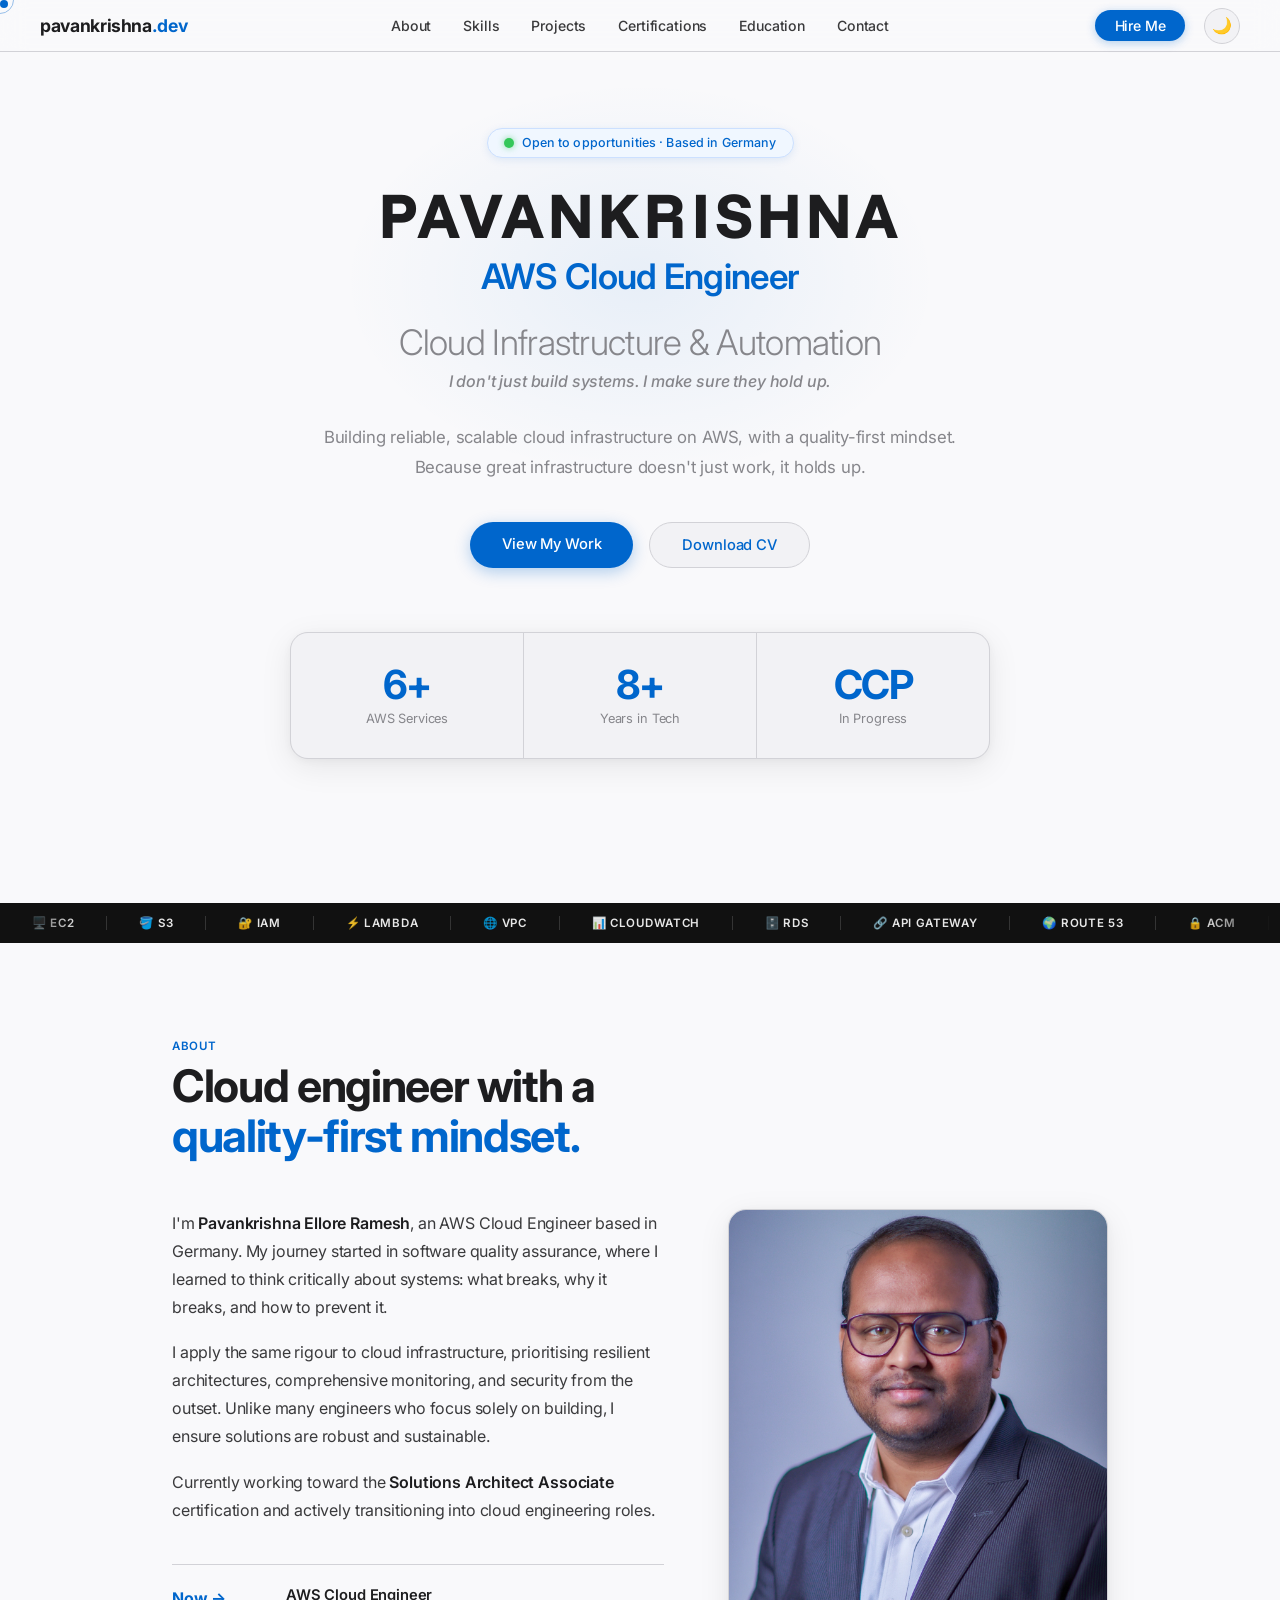
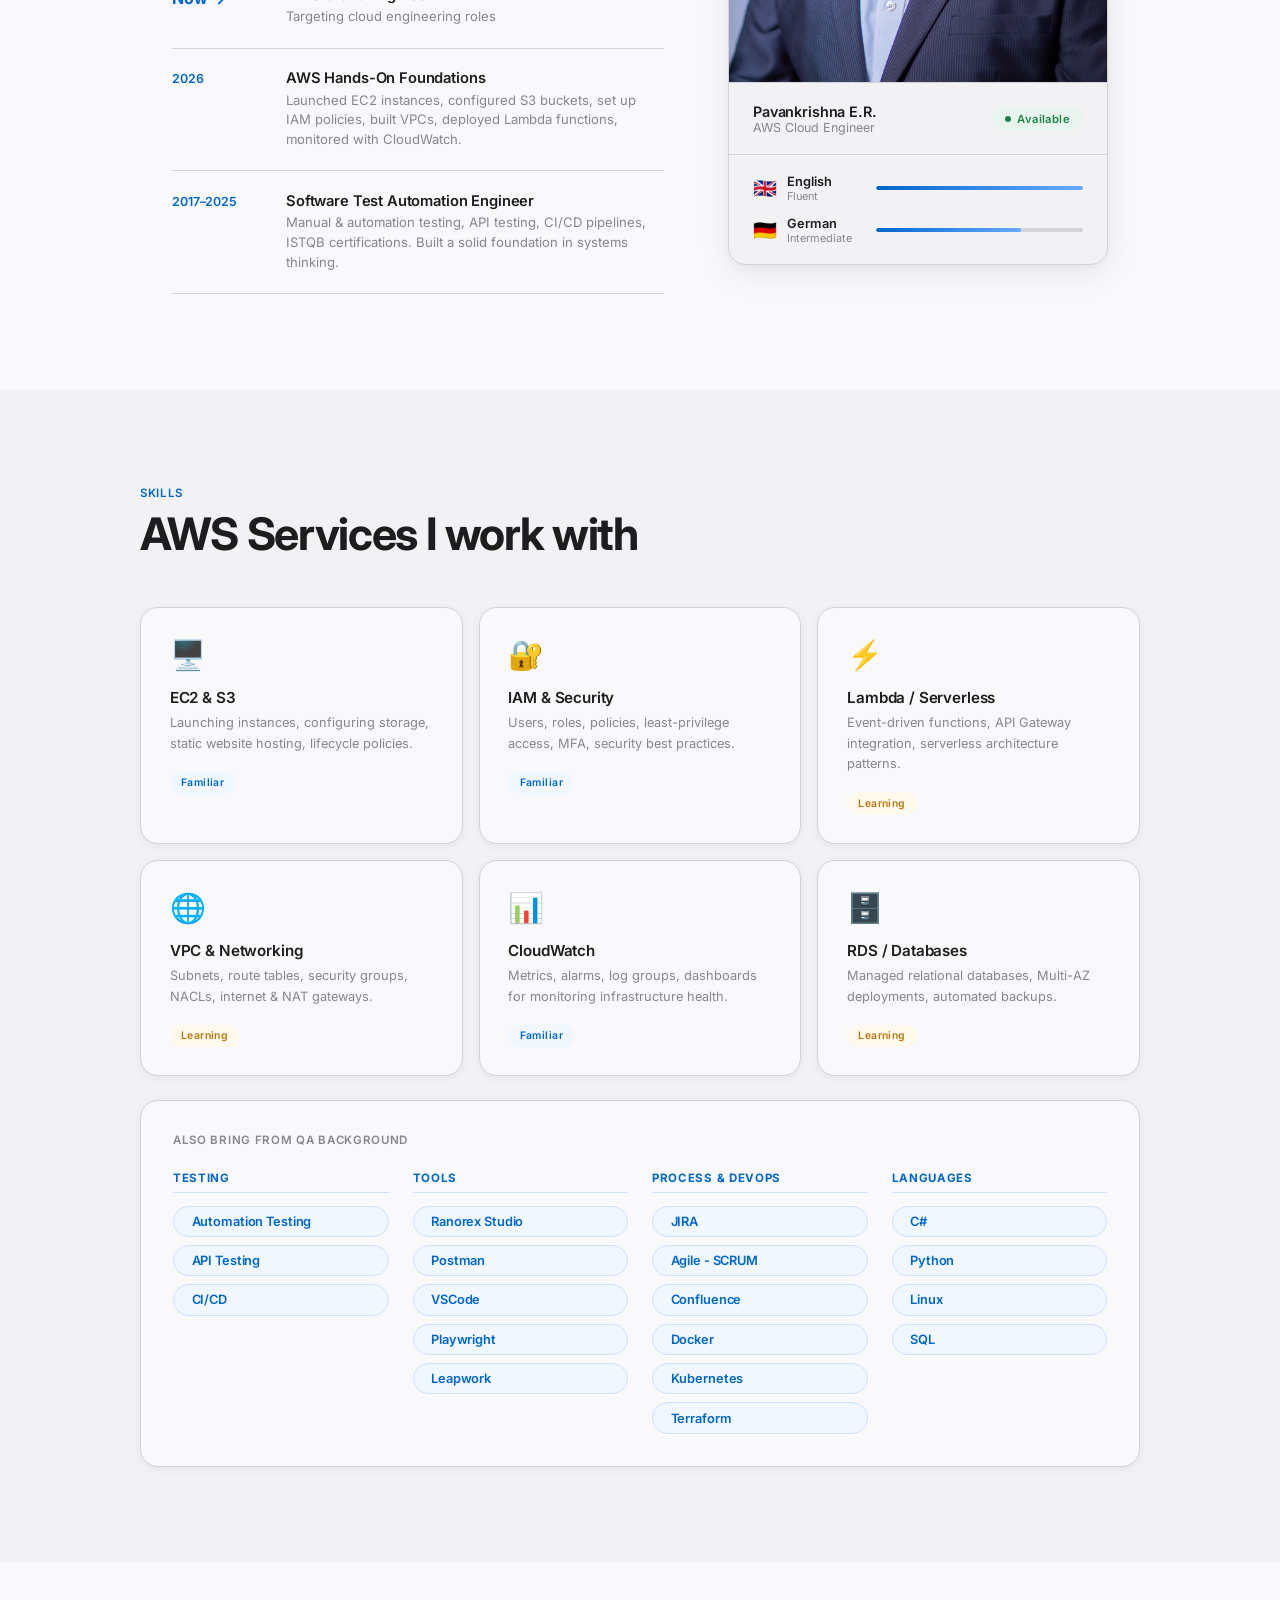
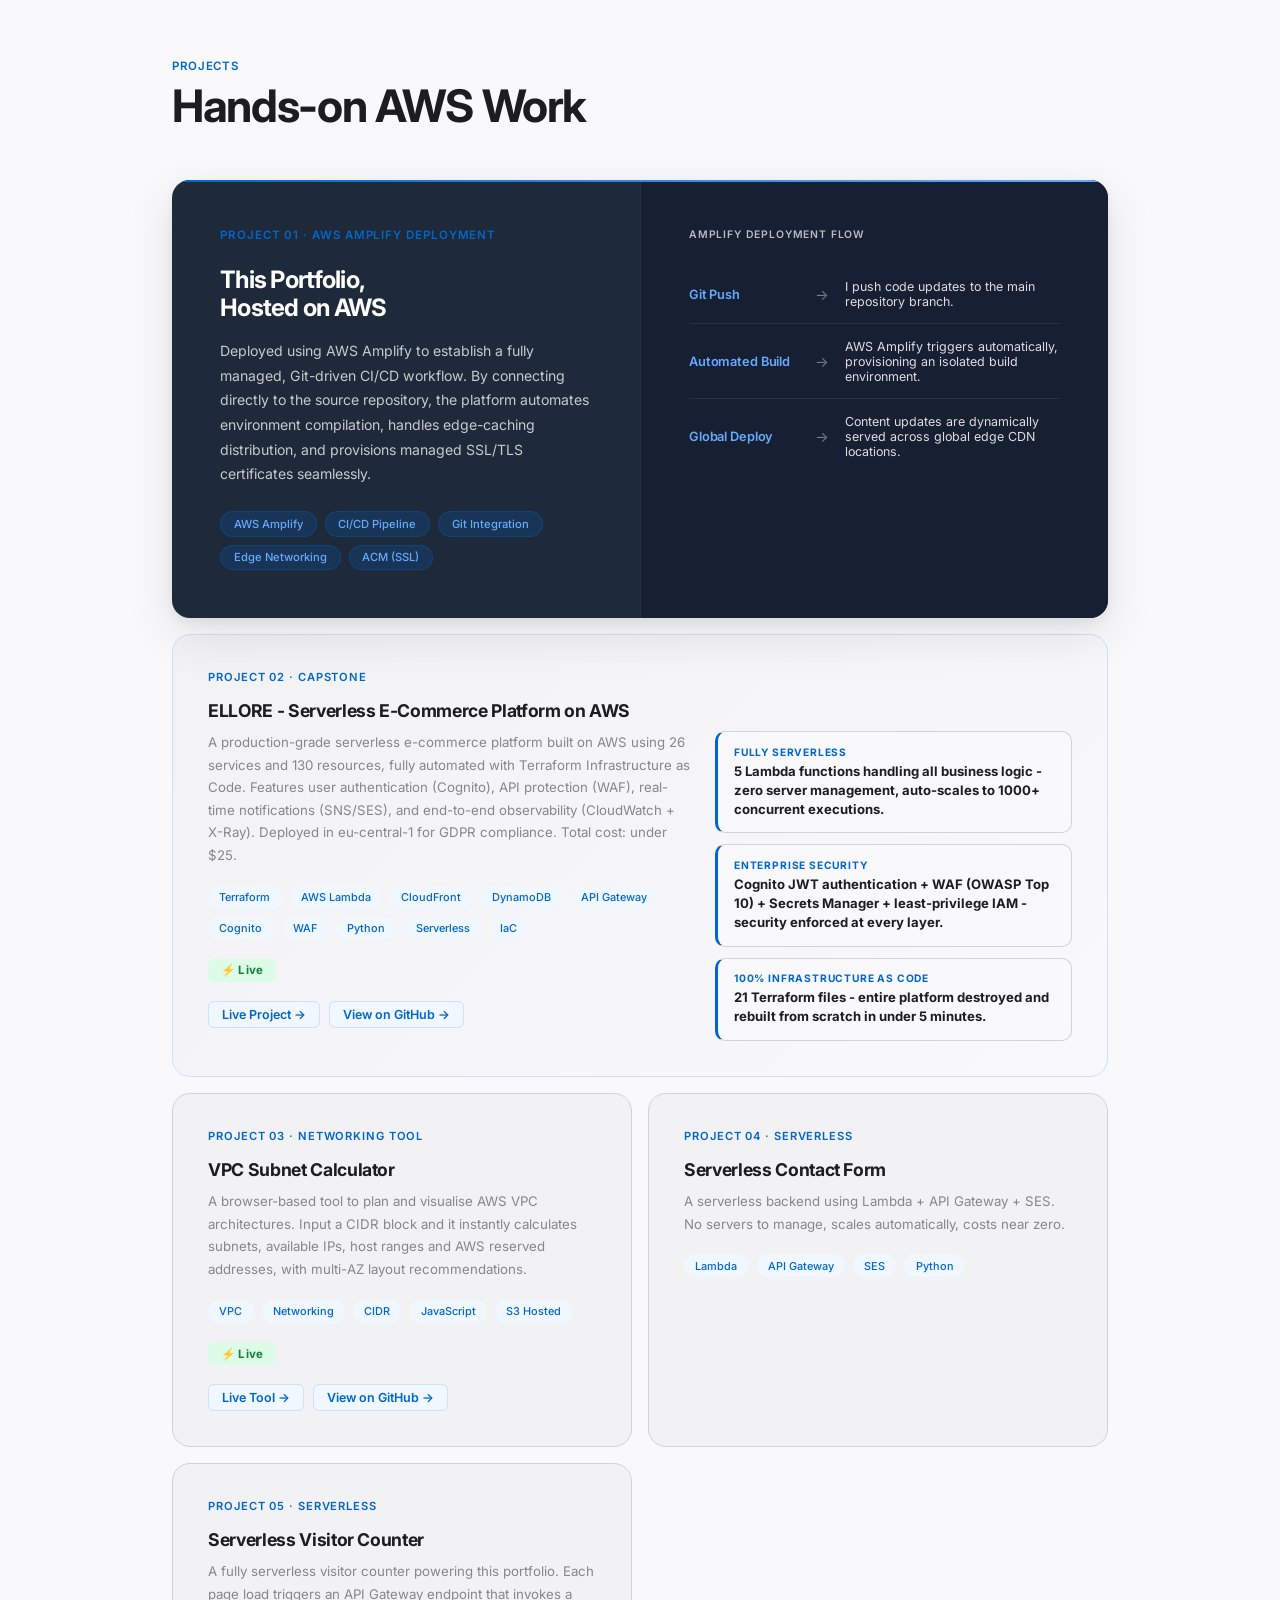
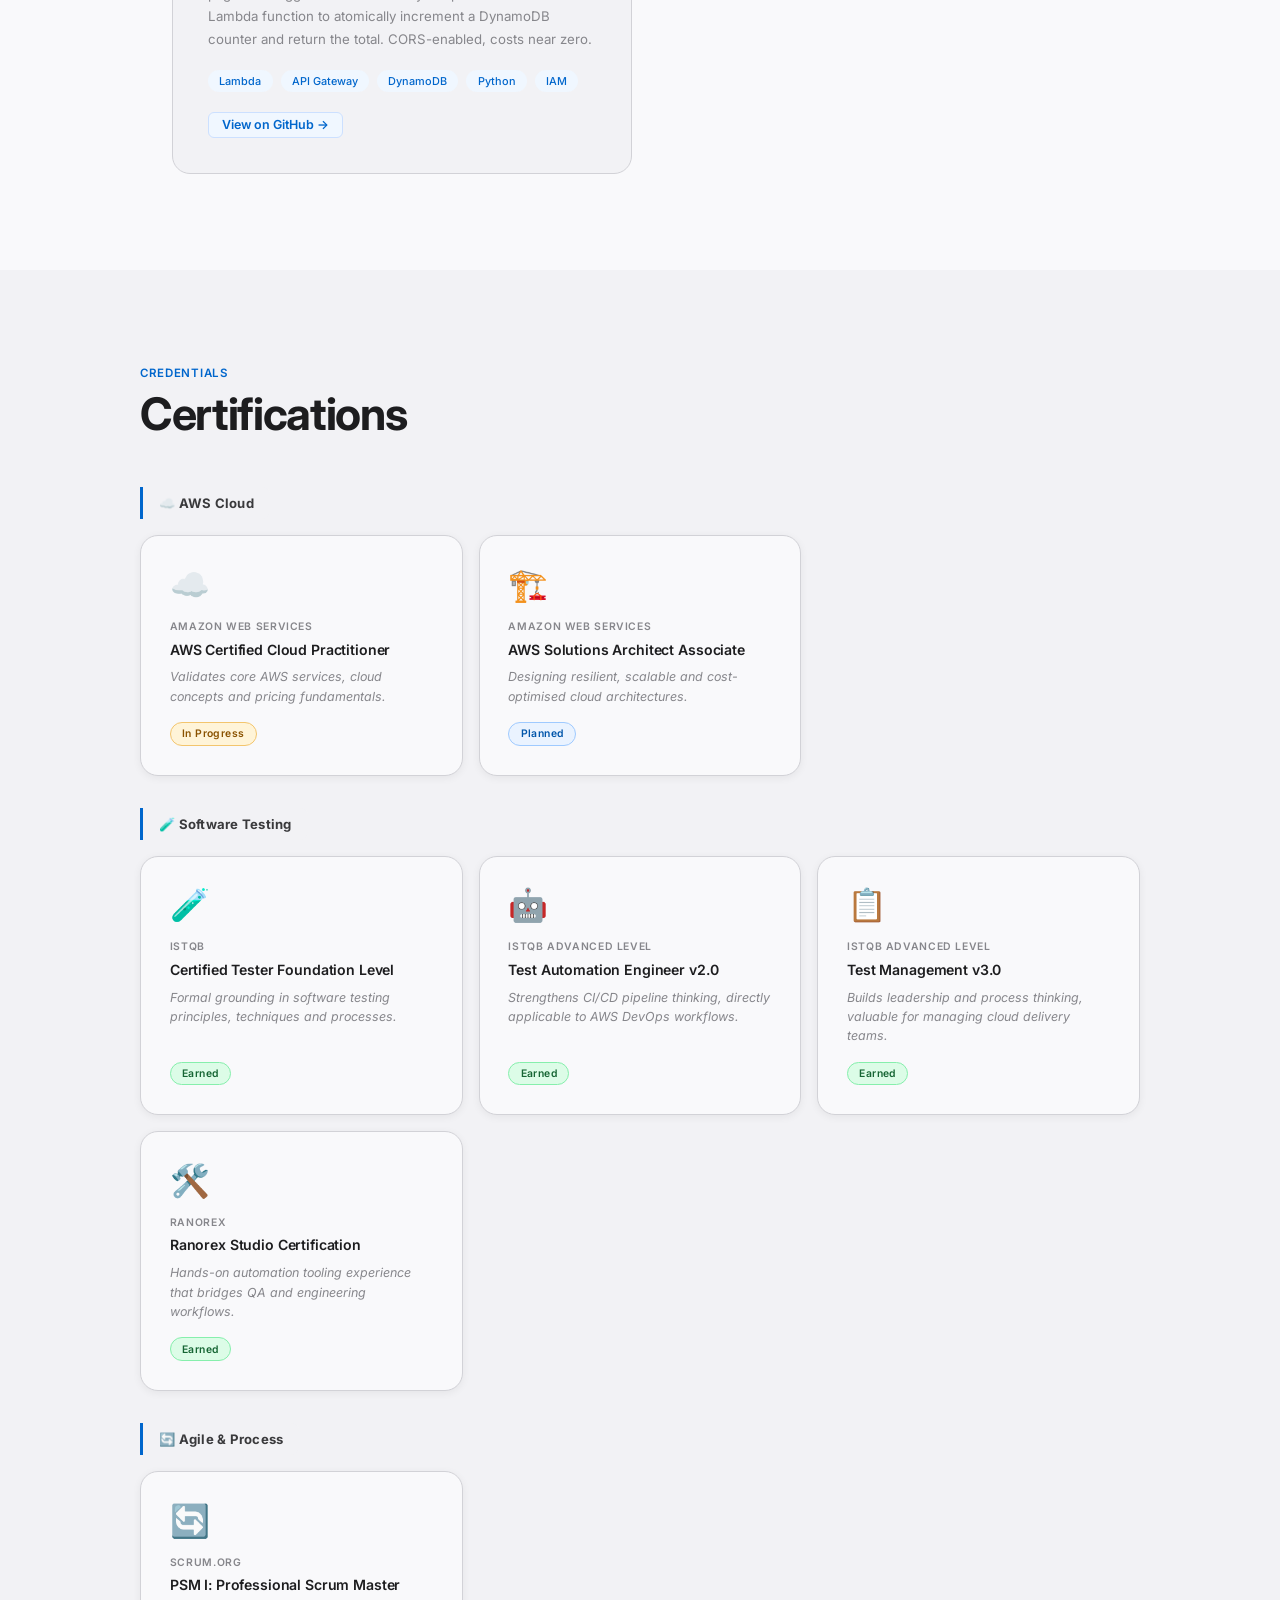
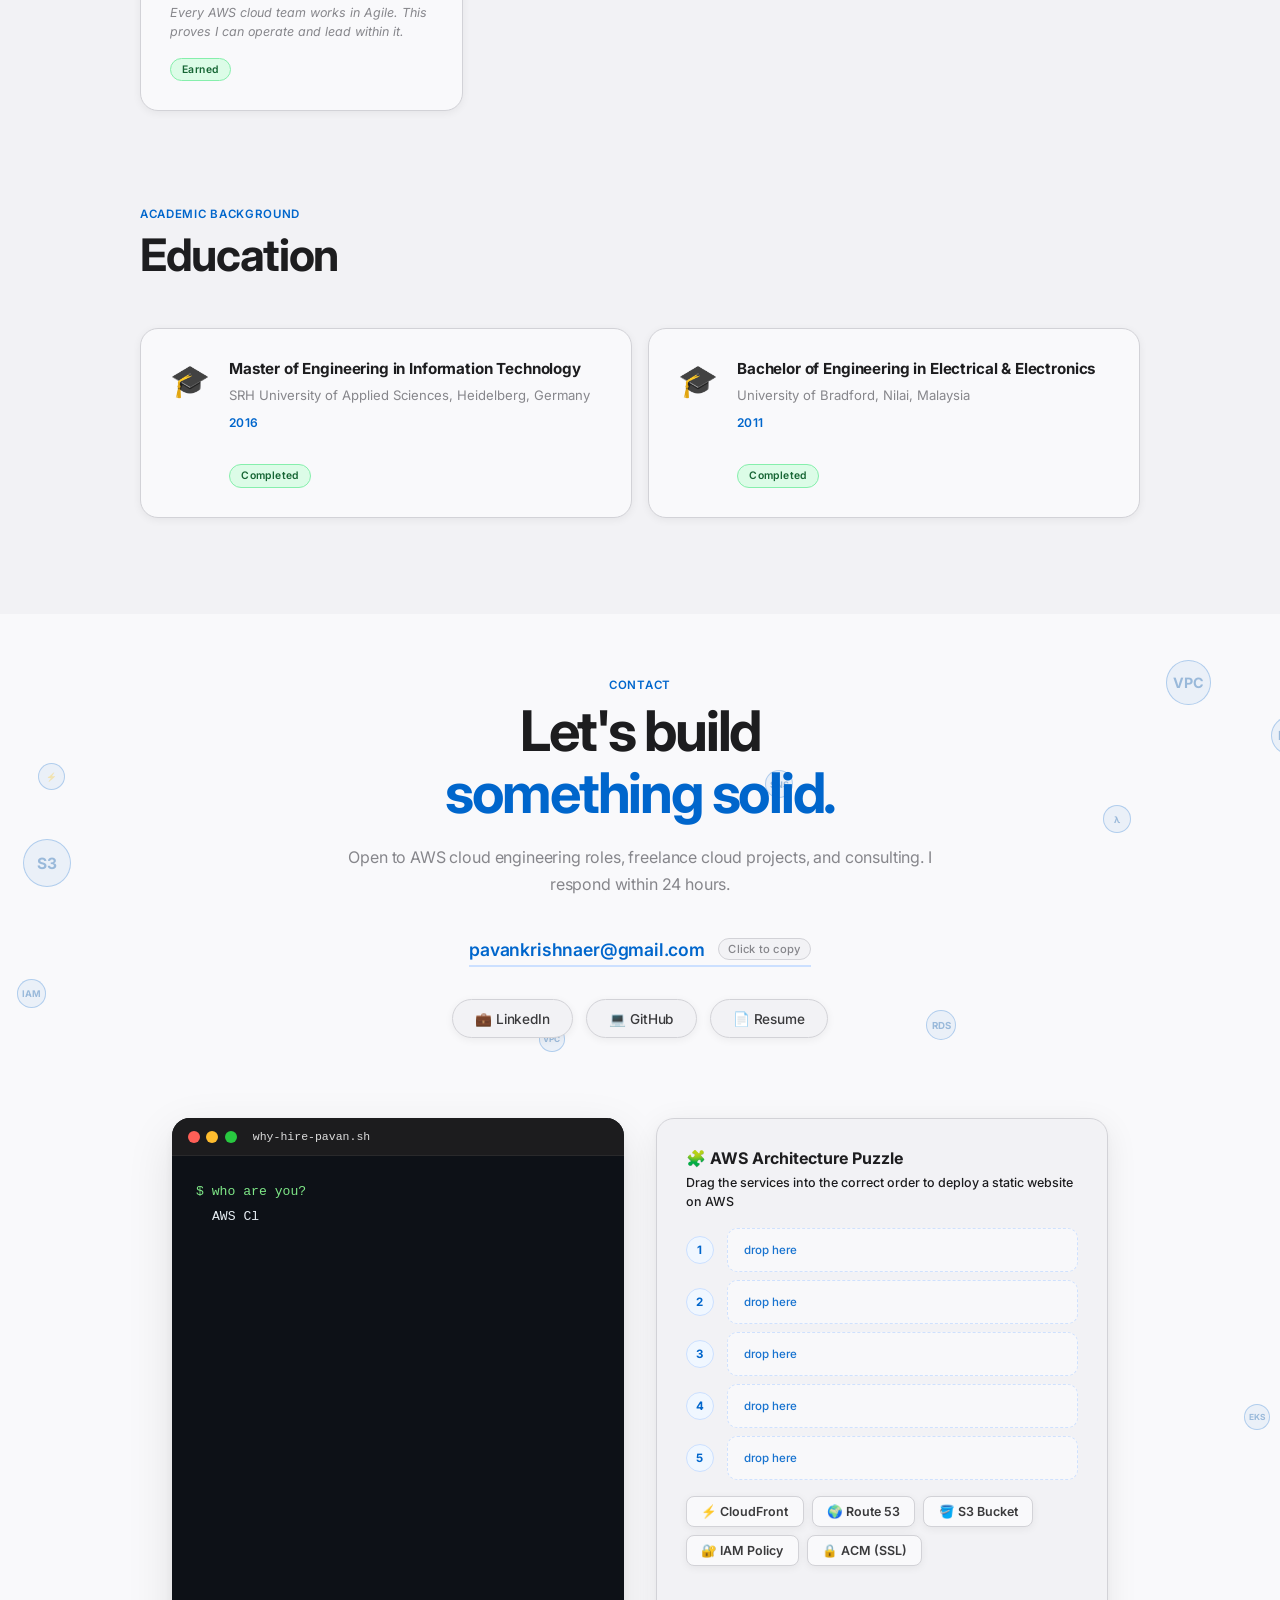
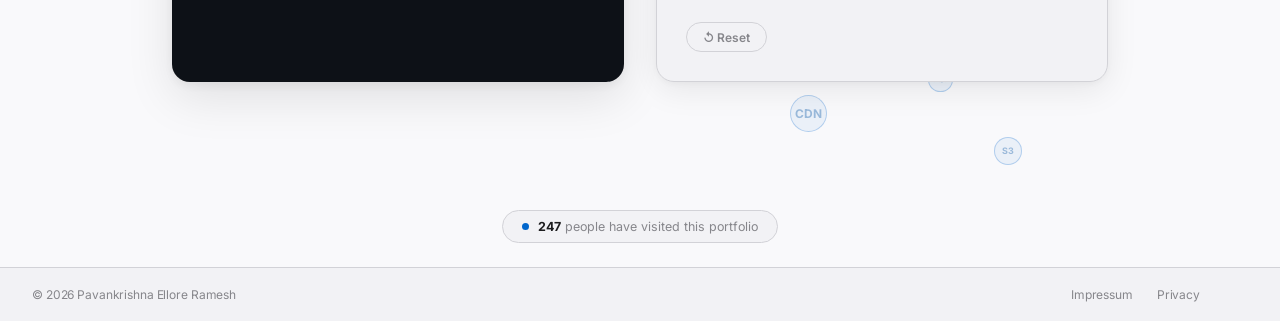
==== commit a0f8e559: "Change theme attribute from light to dark" ====
--- a/index.html
+++ b/index.html
@@ -1,5 +1,5 @@
 <!DOCTYPE html>
-<html lang="en" data-theme="light">
+<html lang="en" data-theme="dark">
 
 <head>
   <meta charset="UTF-8">
@@ -631,4 +631,4 @@
 
 </body>
 
-</html>+</html>
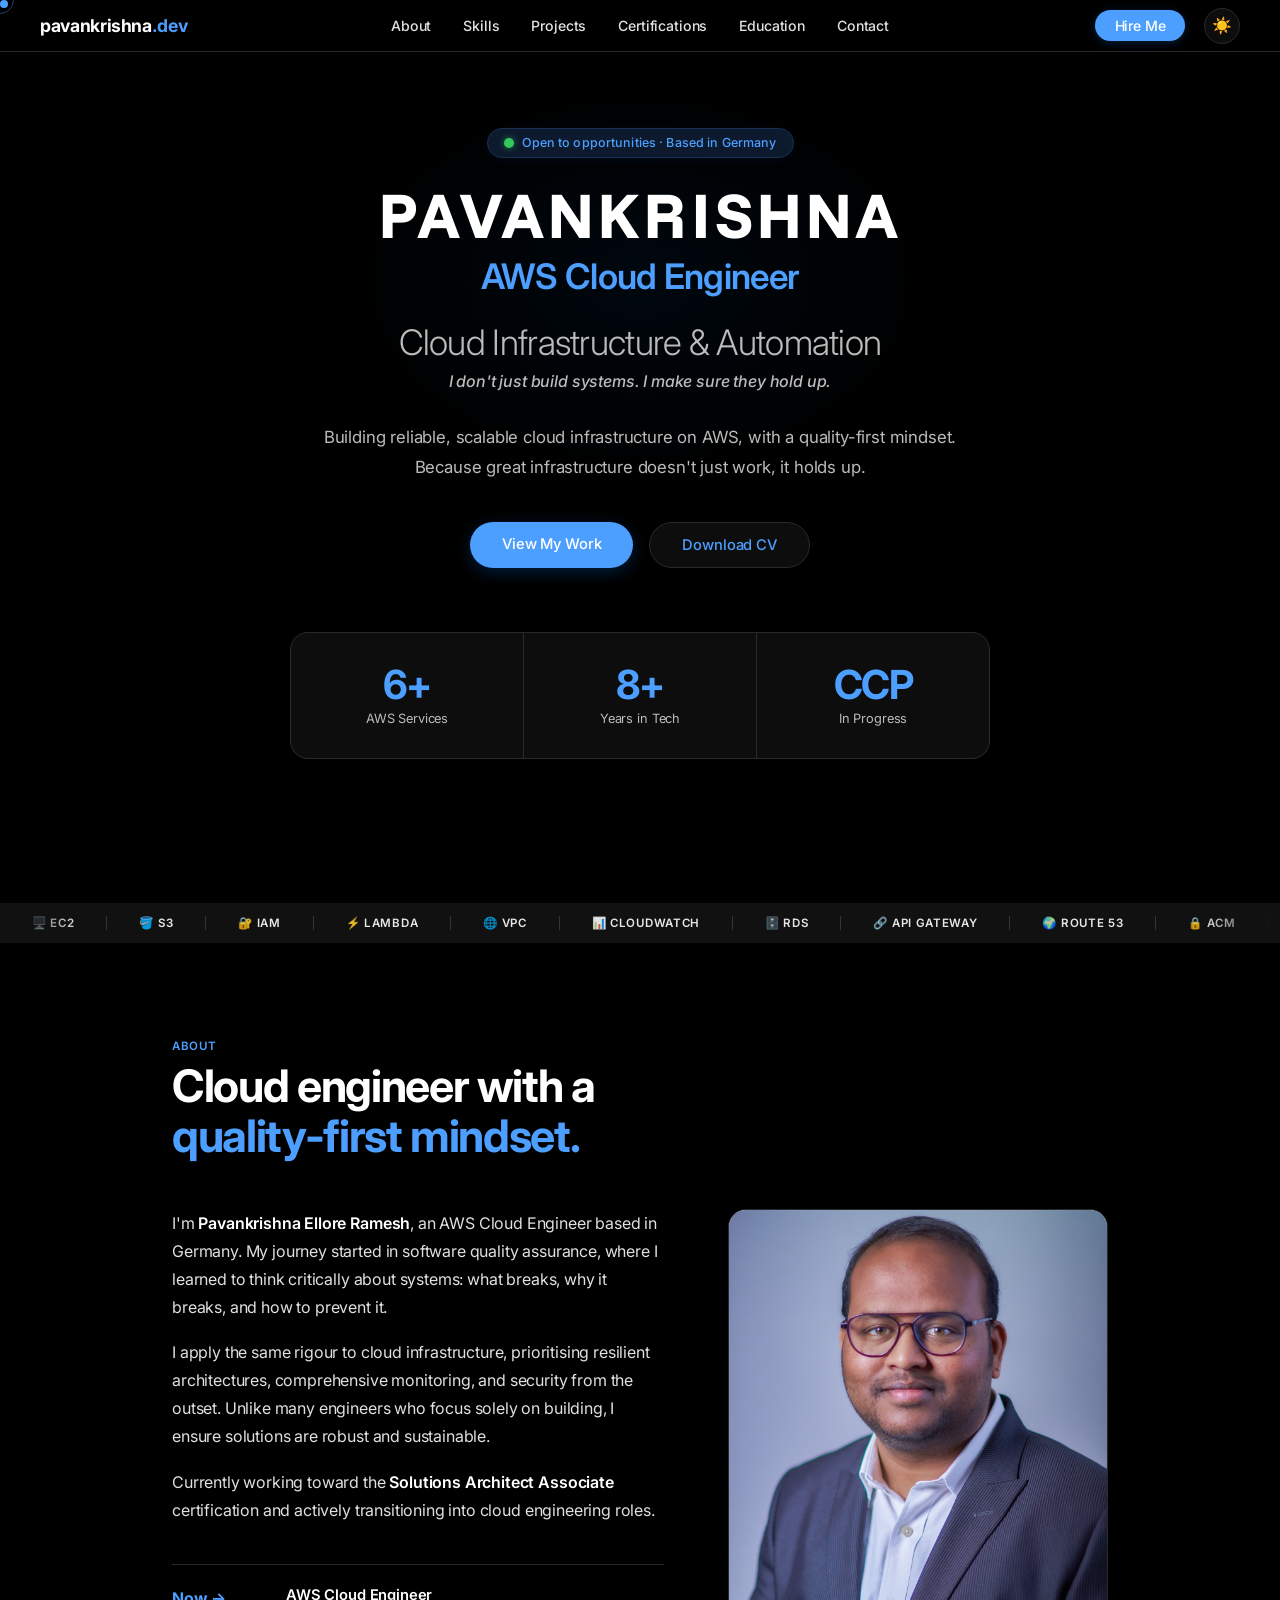
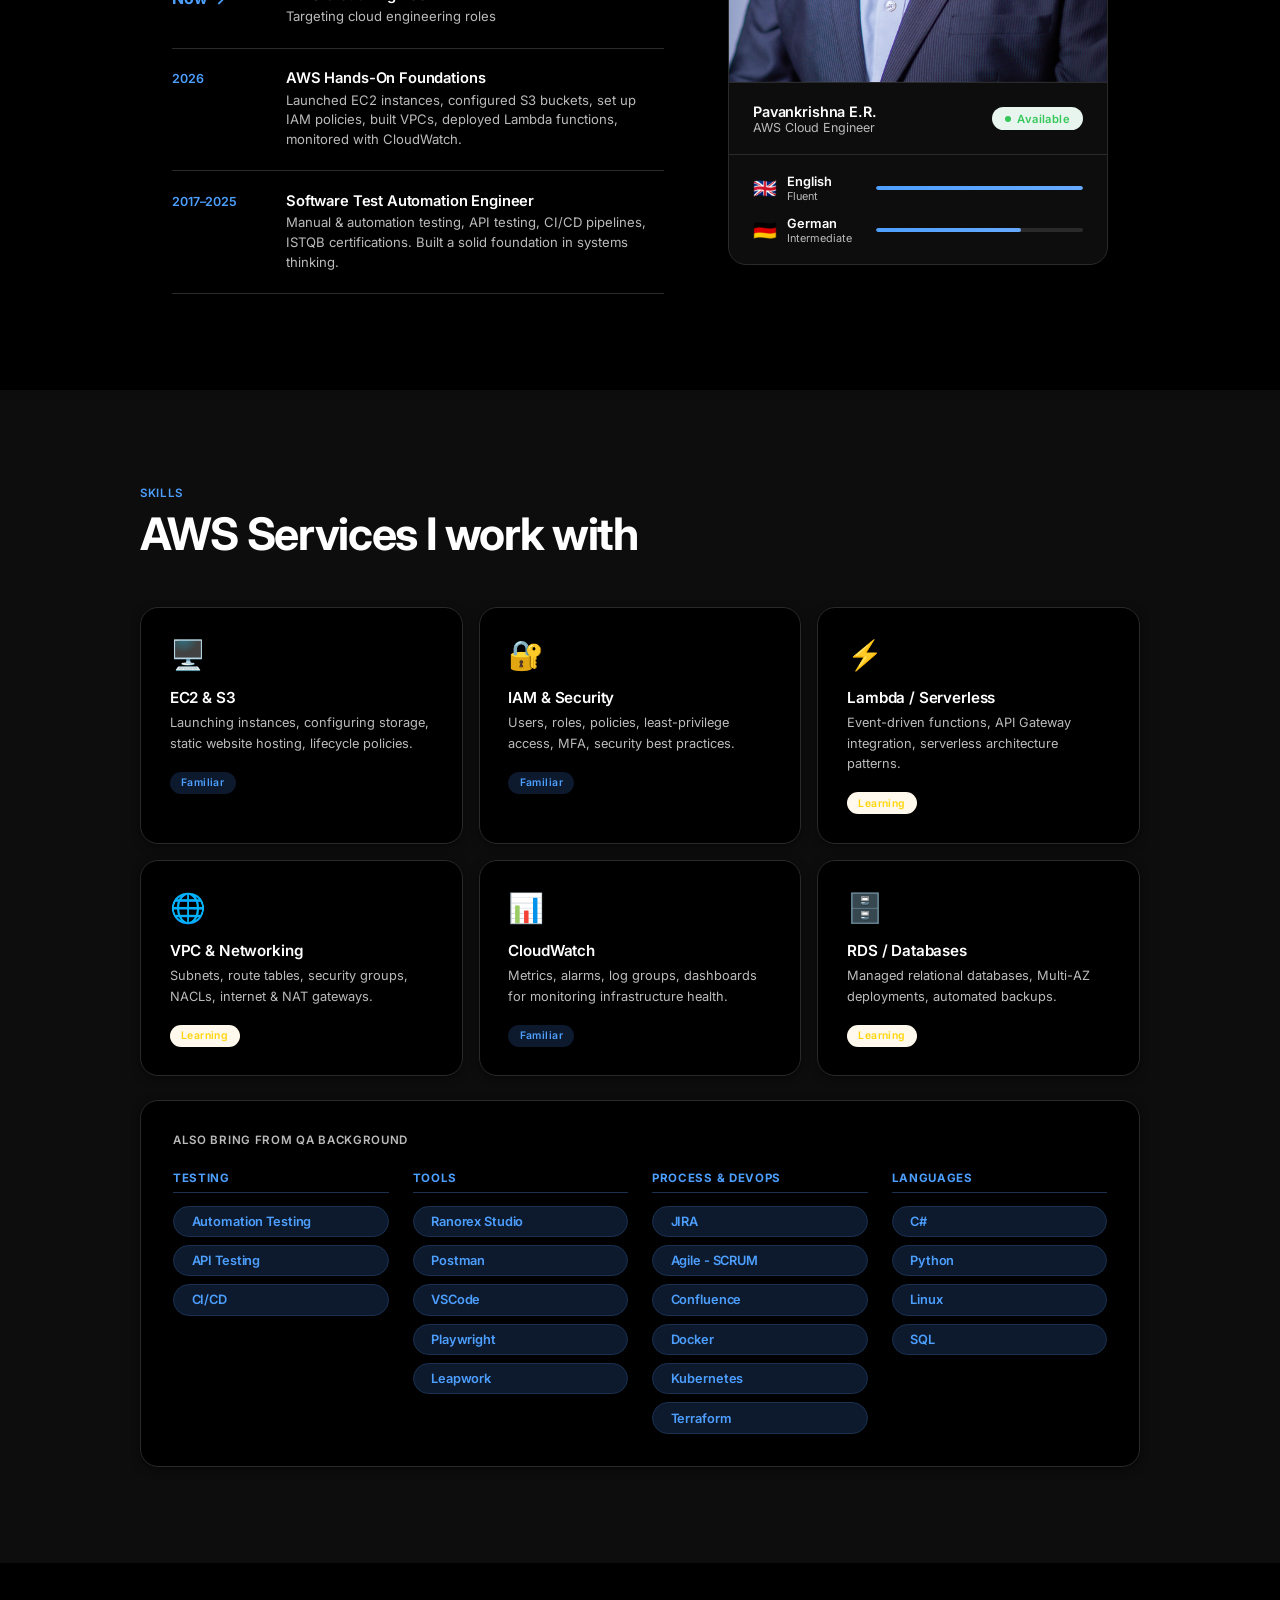
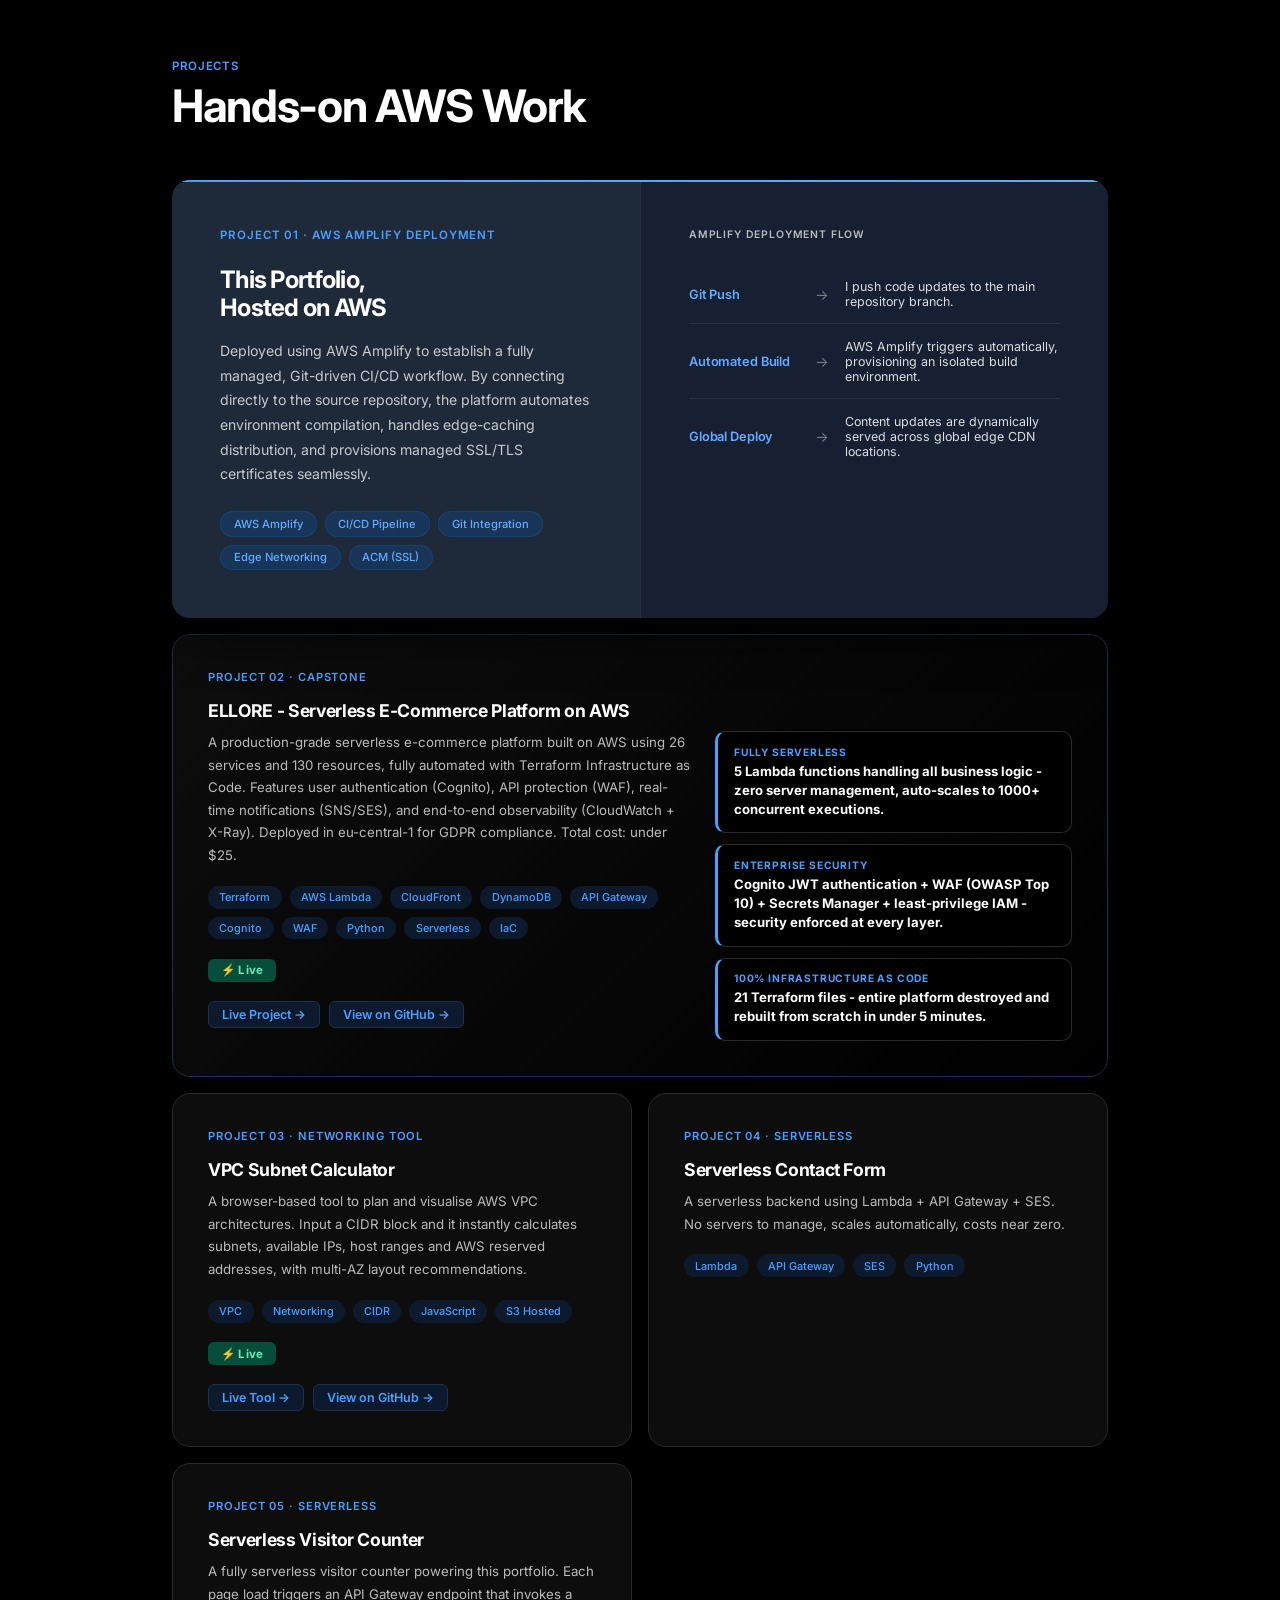
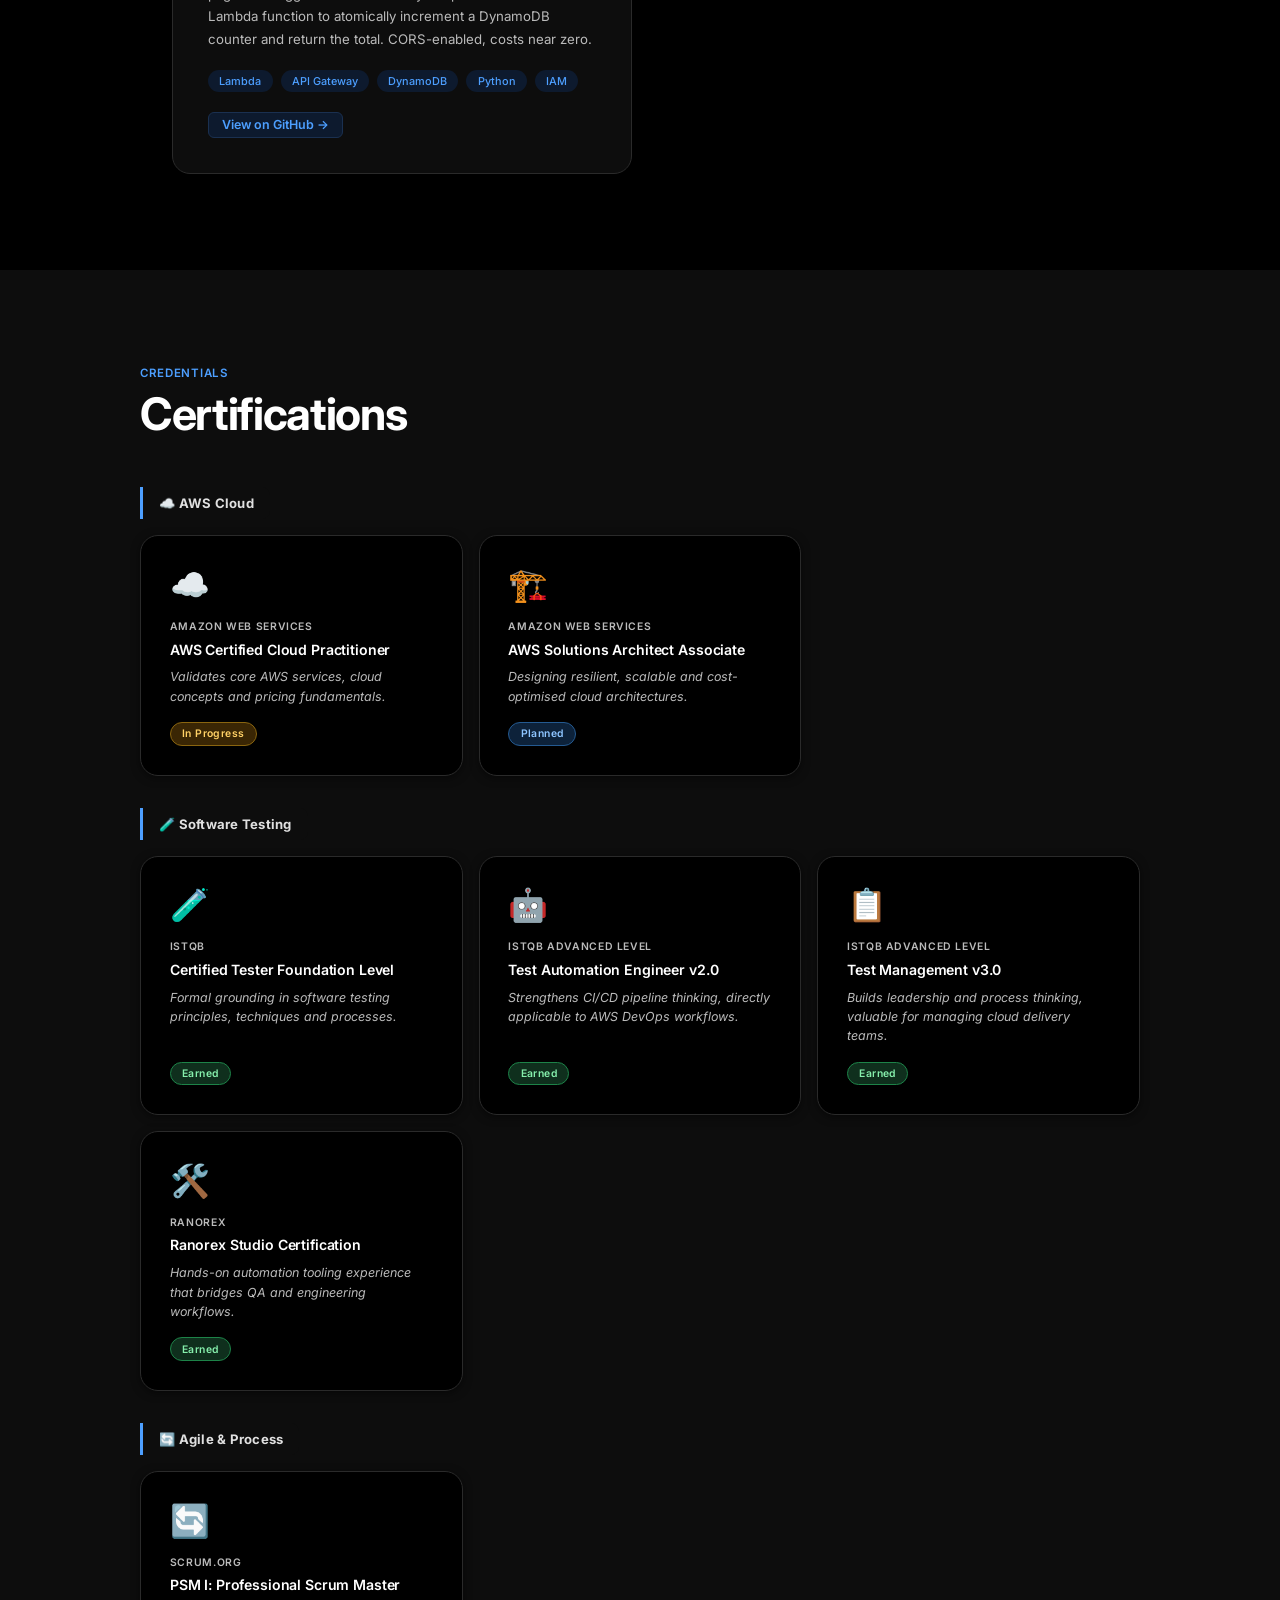
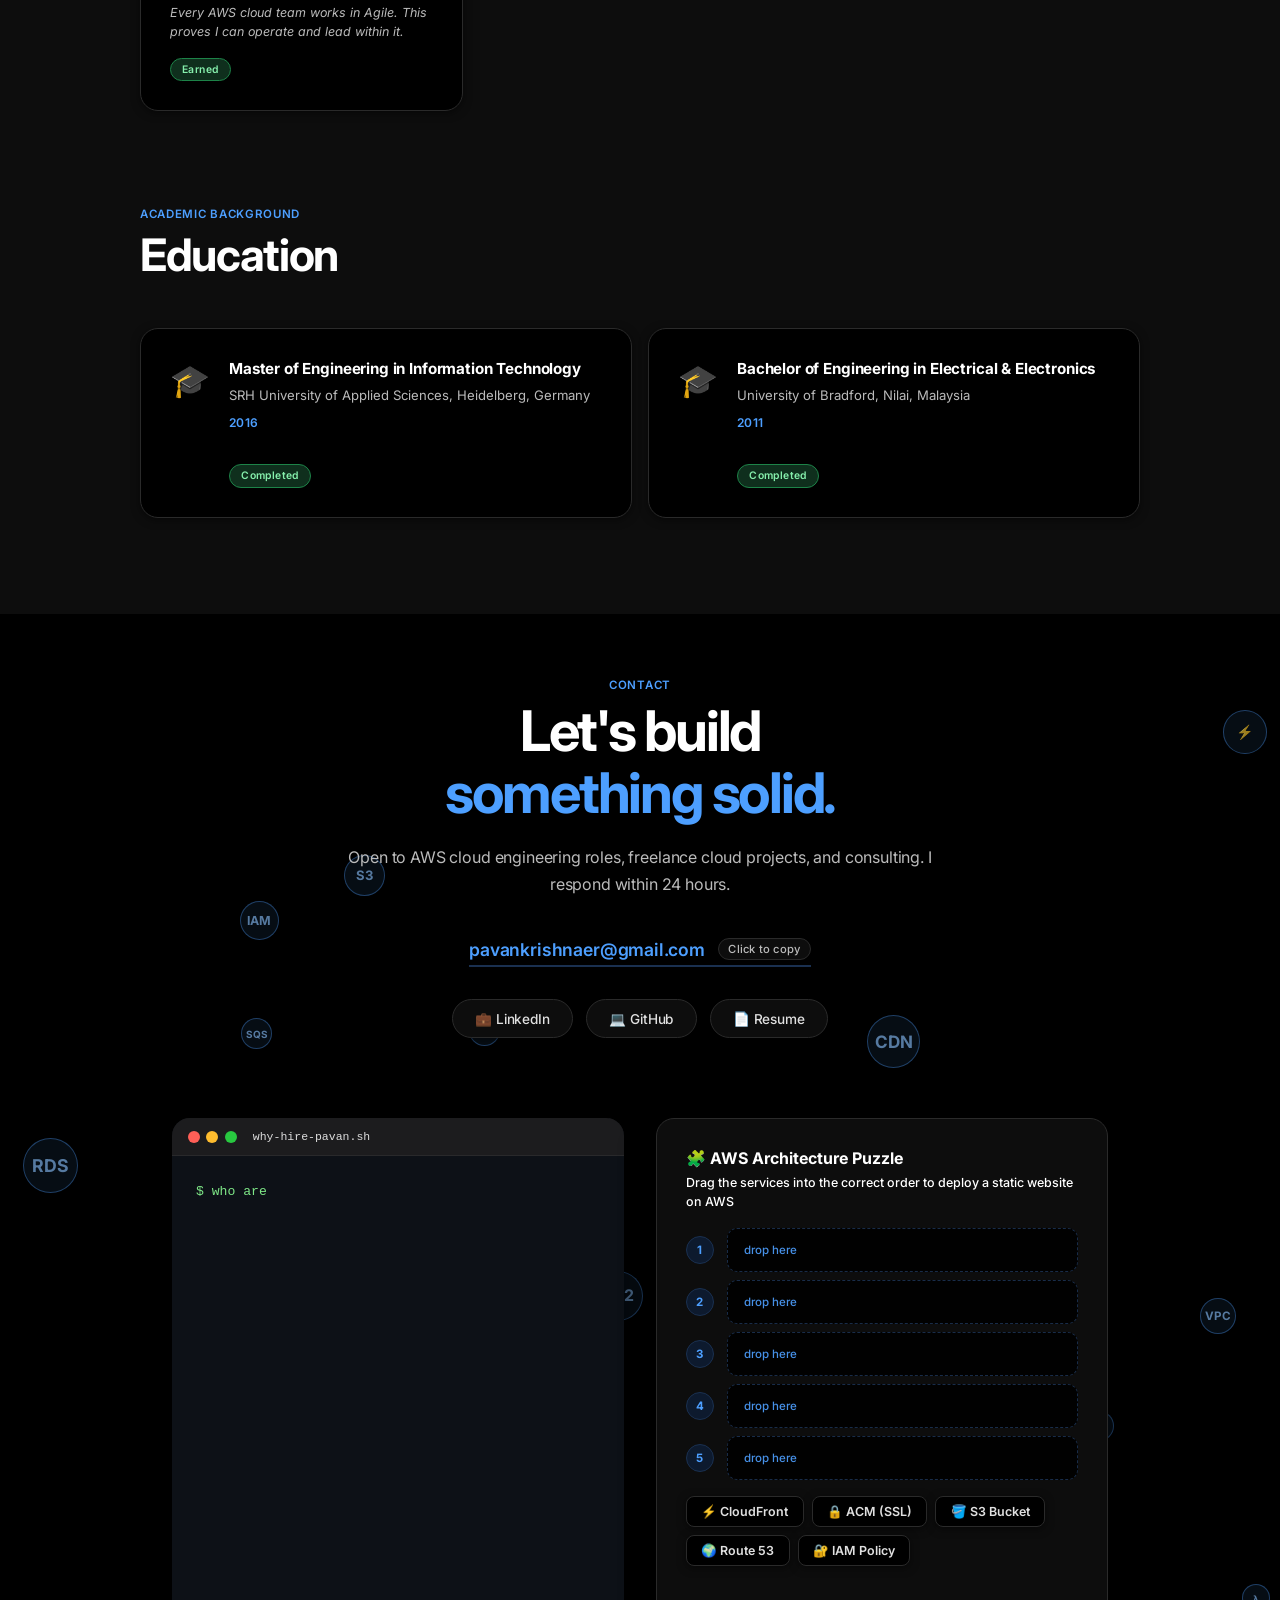
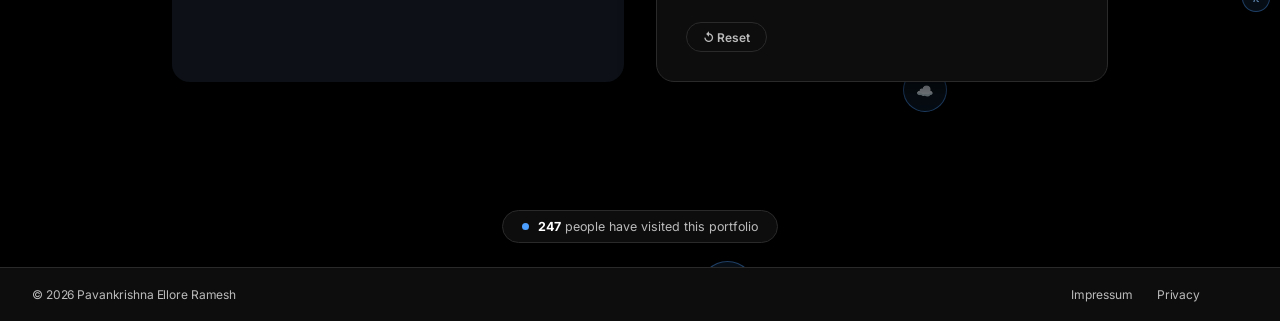
==== commit e640a213: "Default theme set to dark mode So first-time visitors will open in dark mode. If someone manually sw" ====
--- a/index.html
+++ b/index.html
@@ -56,7 +56,7 @@
   <script>
     (function () {
       const saved = localStorage.getItem('theme');
-      document.documentElement.setAttribute('data-theme', saved || 'light');
+      document.documentElement.setAttribute('data-theme', saved || 'dark');
     })();
   </script>
   <link rel="stylesheet" href="index.css">
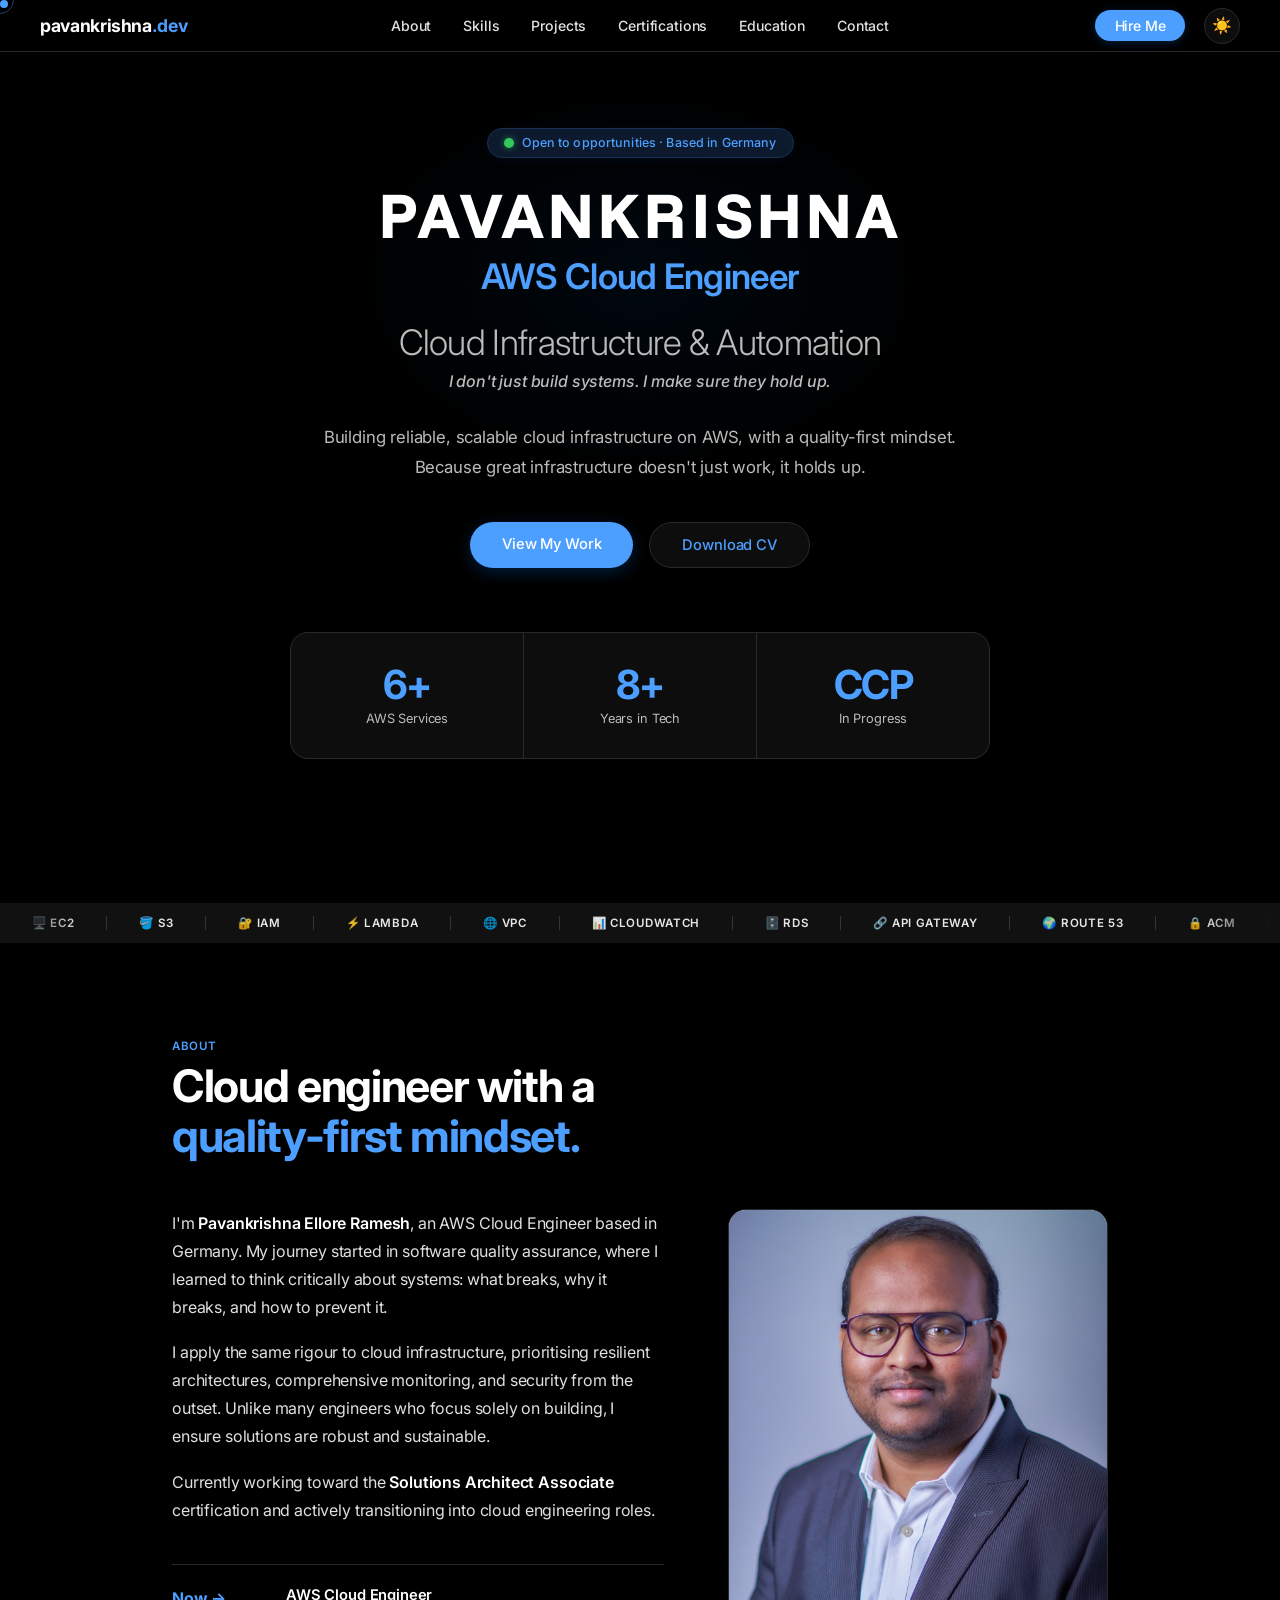
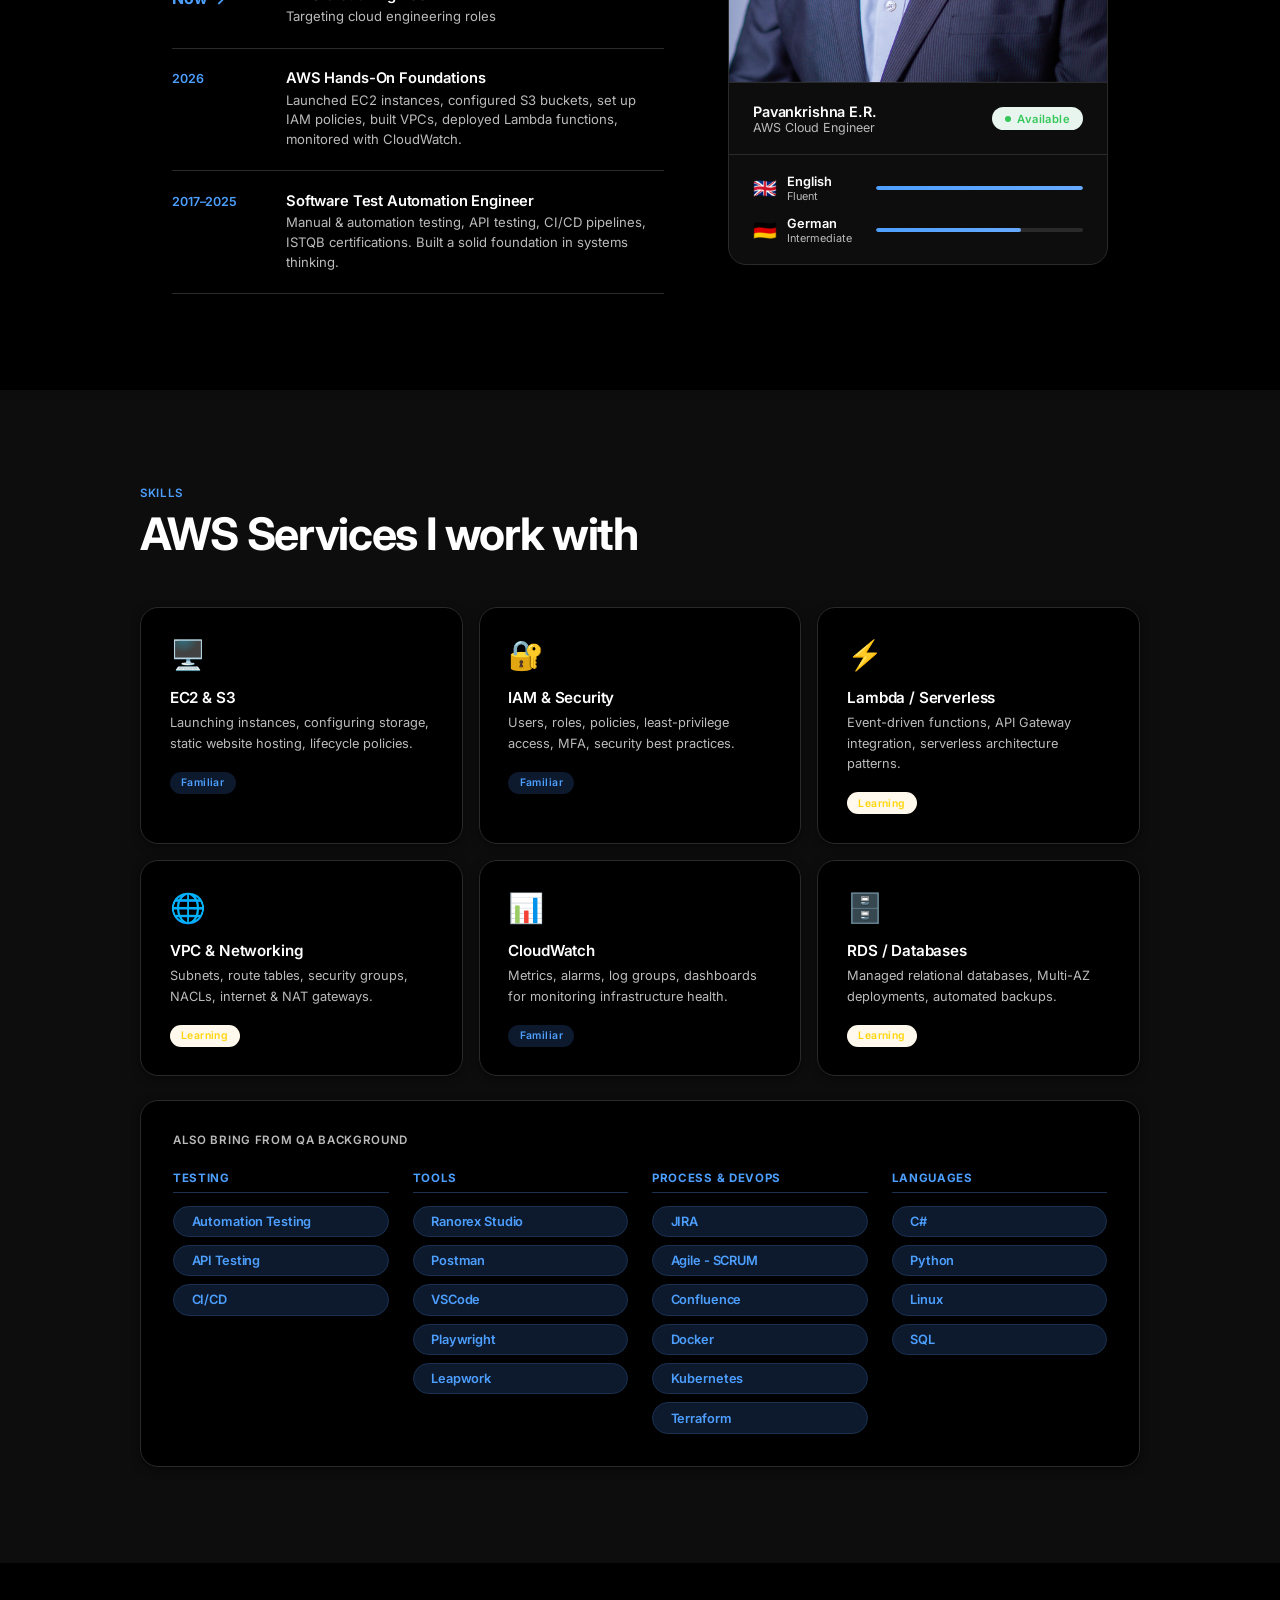
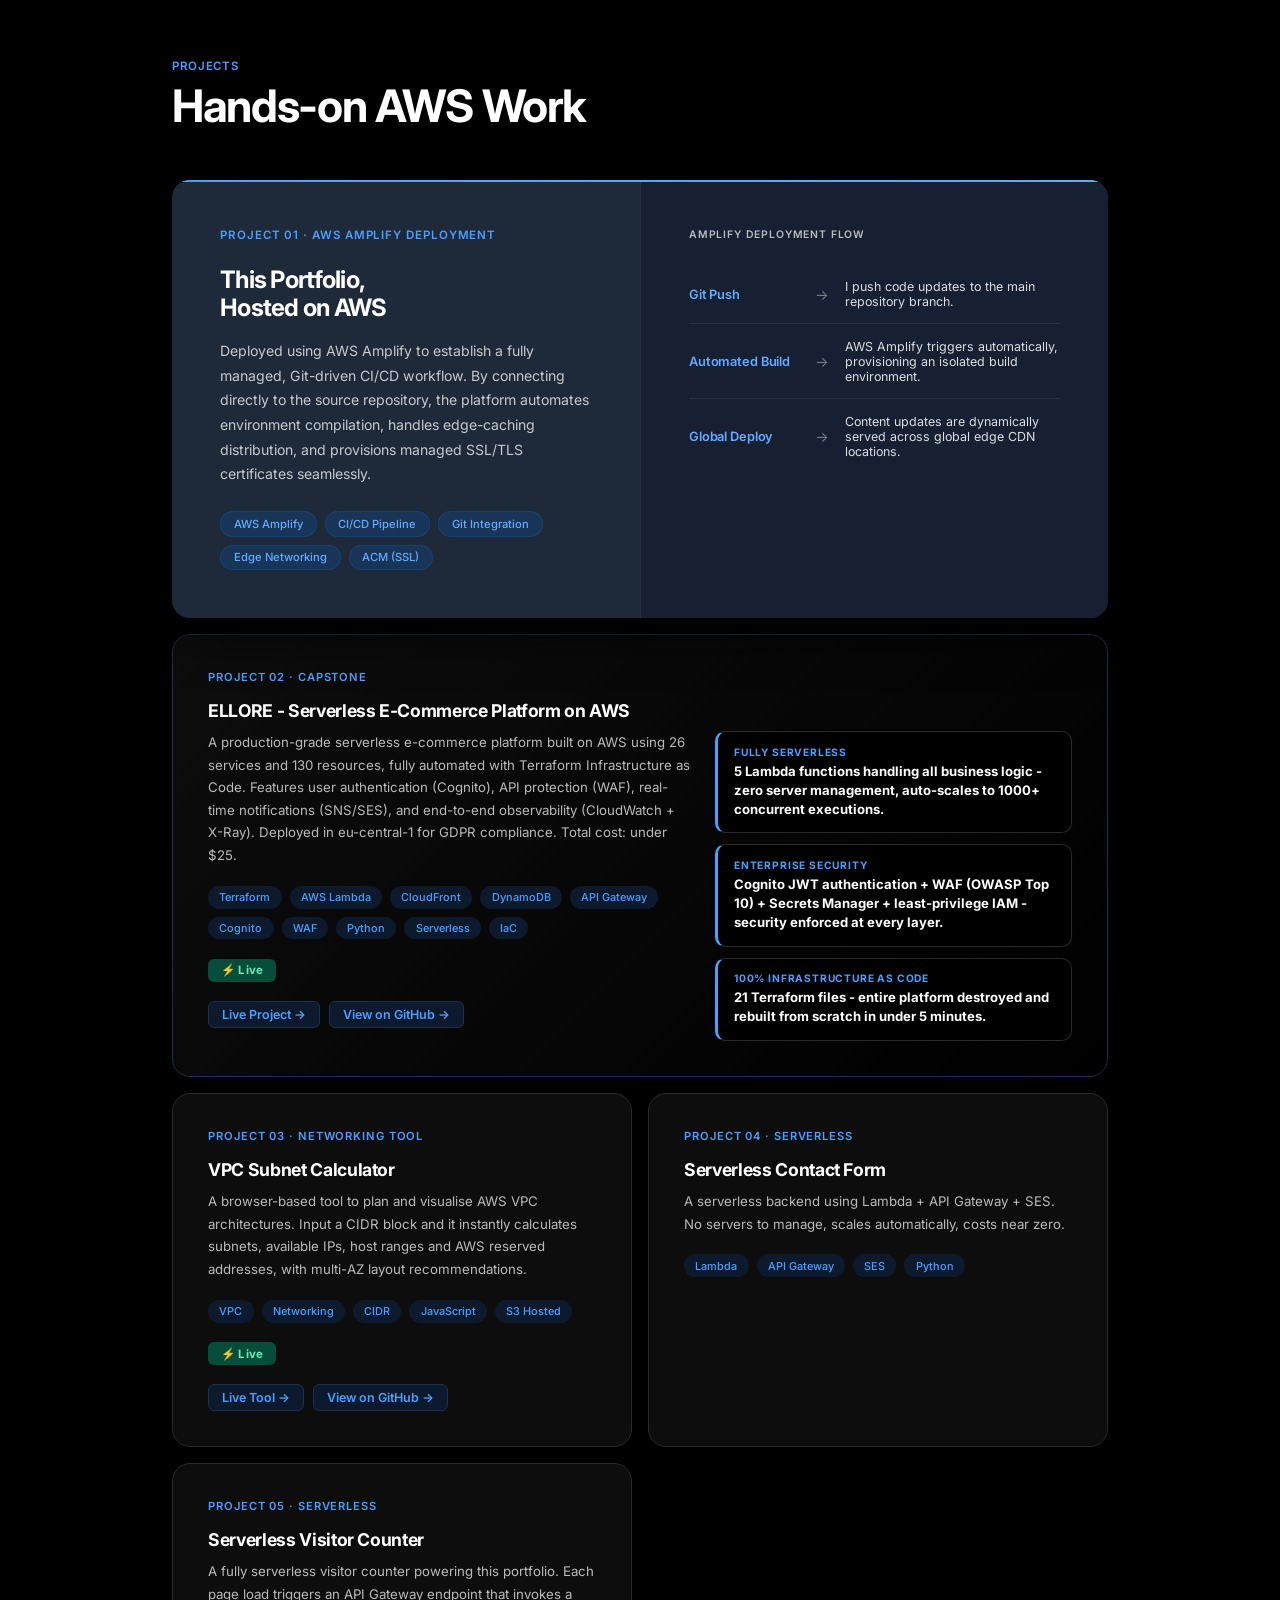
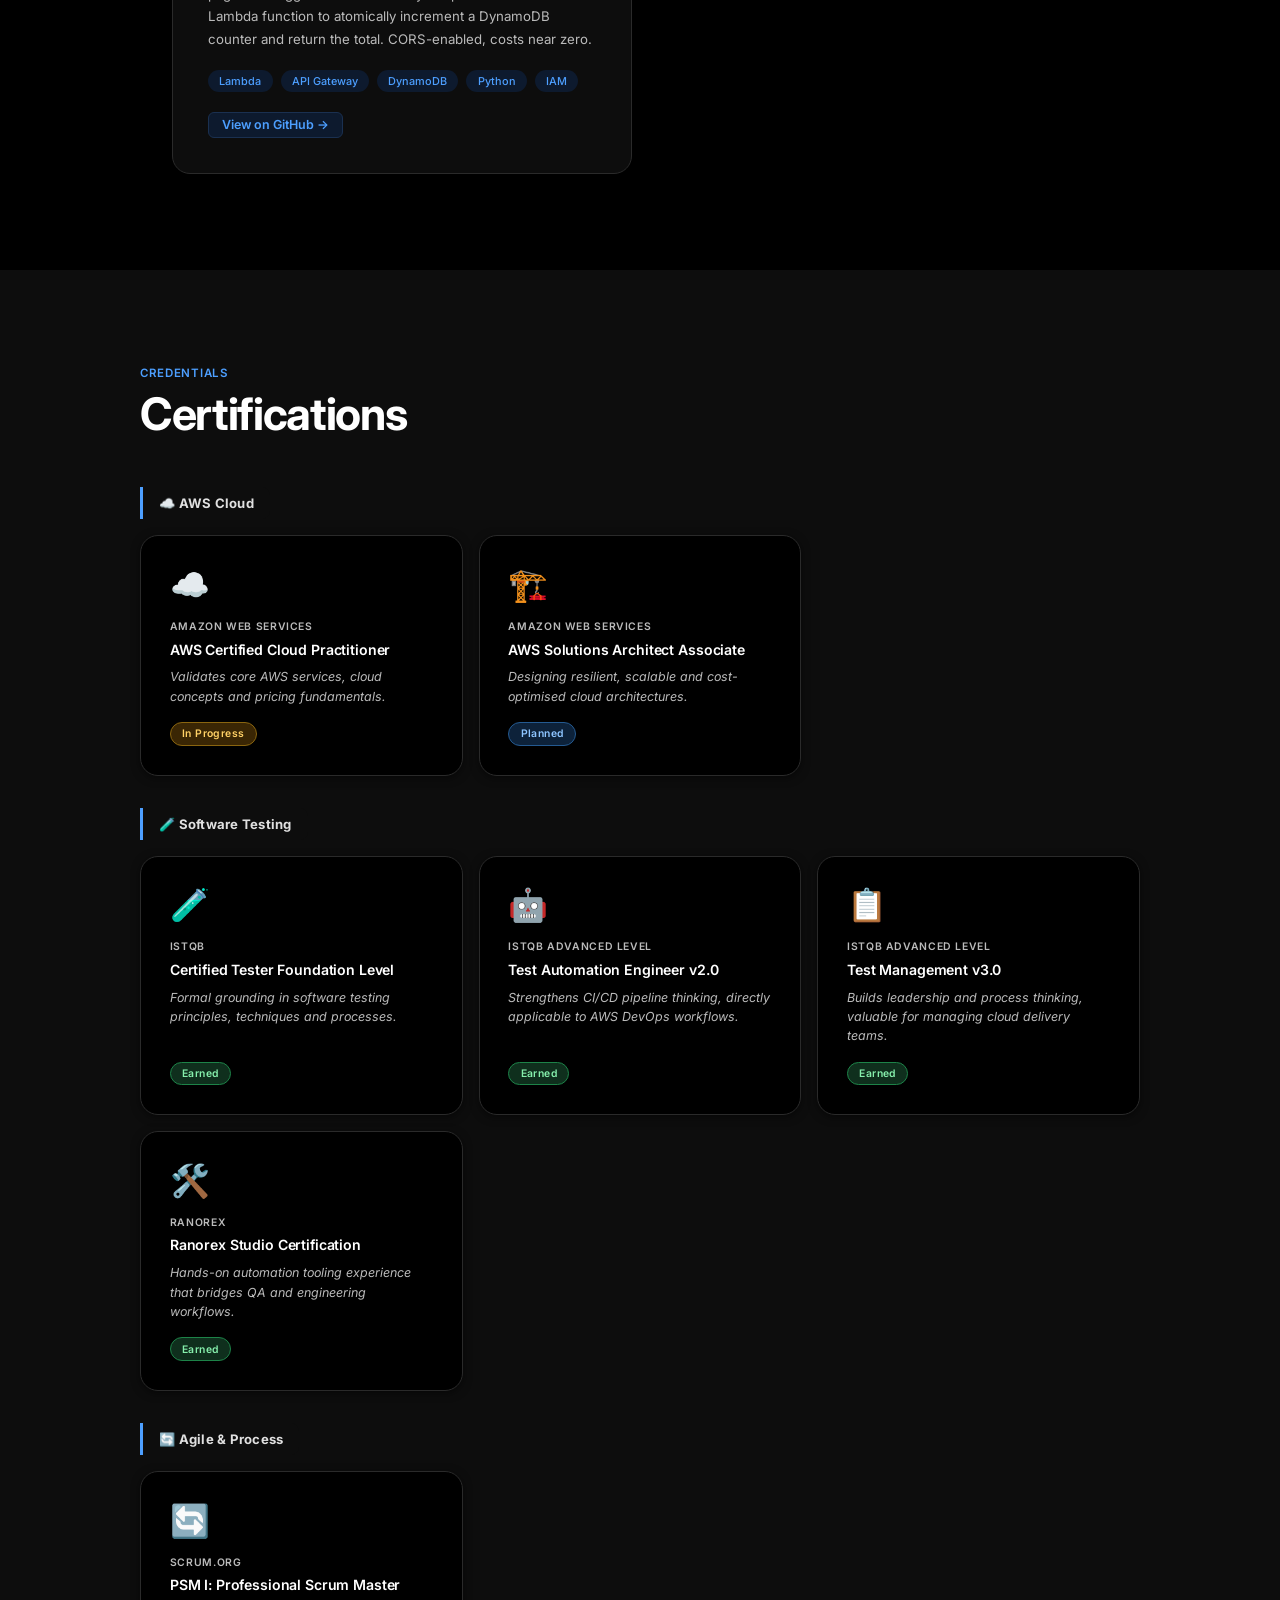
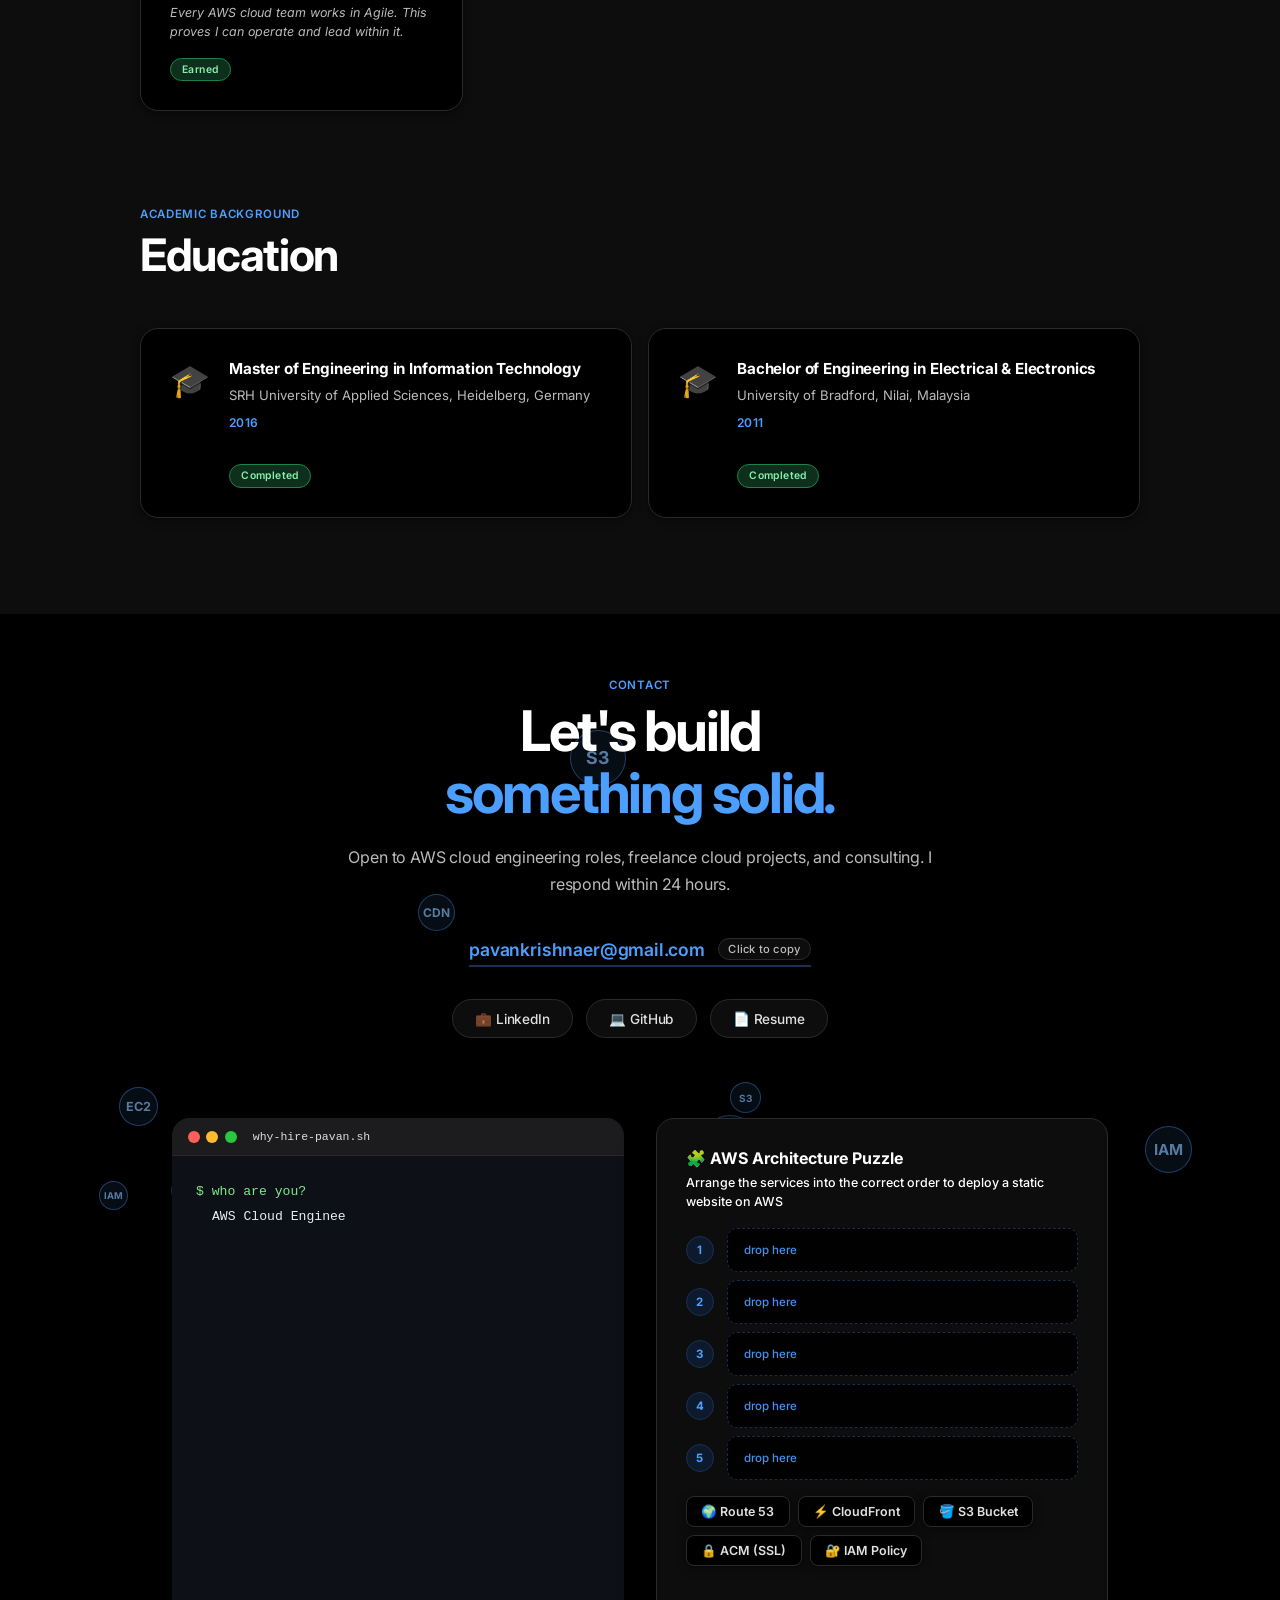
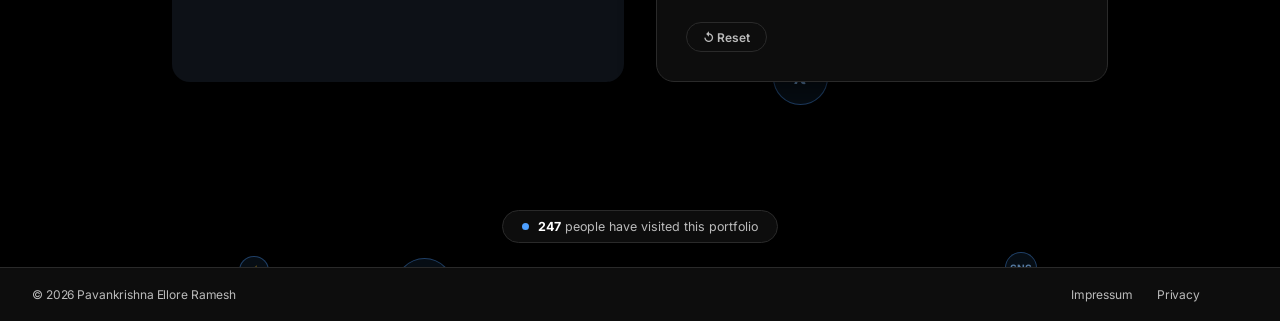
==== commit d11ba1e6: "Fixed. The puzzle now works on mobile with a tap flow" ====
--- a/index.html
+++ b/index.html
@@ -606,7 +606,7 @@
       <div class="puzzle-card">
         <div class="puzzle-header">
           <div class="puzzle-title">🧩 AWS Architecture Puzzle</div>
-          <div class="puzzle-sub">Drag the services into the correct order to deploy a static website on AWS</div>
+          <div class="puzzle-sub">Arrange the services into the correct order to deploy a static website on AWS</div>
         </div>
         <div class="puzzle-zone" id="puzzleZone"></div>
         <div class="puzzle-bank" id="puzzleBank"></div>
--- a/index.css
+++ b/index.css
@@ -1424,9 +1424,17 @@
   opacity: 0.9;
   transition: all 0.2s;
   box-sizing: border-box;
+  cursor: pointer;
+  touch-action: manipulation;
 }
 
 .slot-drop.drag-over {
+  border-color: var(--blue);
+  background: var(--blue-light);
+  opacity: 1;
+}
+
+.slot-drop.tap-target {
   border-color: var(--blue);
   background: var(--blue-light);
   opacity: 1;
@@ -1473,11 +1481,20 @@
   align-items: center;
   gap: 0.4rem;
   box-shadow: var(--shadow-sm);
+  touch-action: manipulation;
 }
 
 .p-chip:hover {
   border-color: var(--blue);
   color: var(--blue);
+  transform: translateY(-2px);
+}
+
+.p-chip.selected {
+  background: var(--blue-light);
+  border-color: var(--blue);
+  color: var(--blue);
+  box-shadow: var(--shadow-blue);
   transform: translateY(-2px);
 }
 
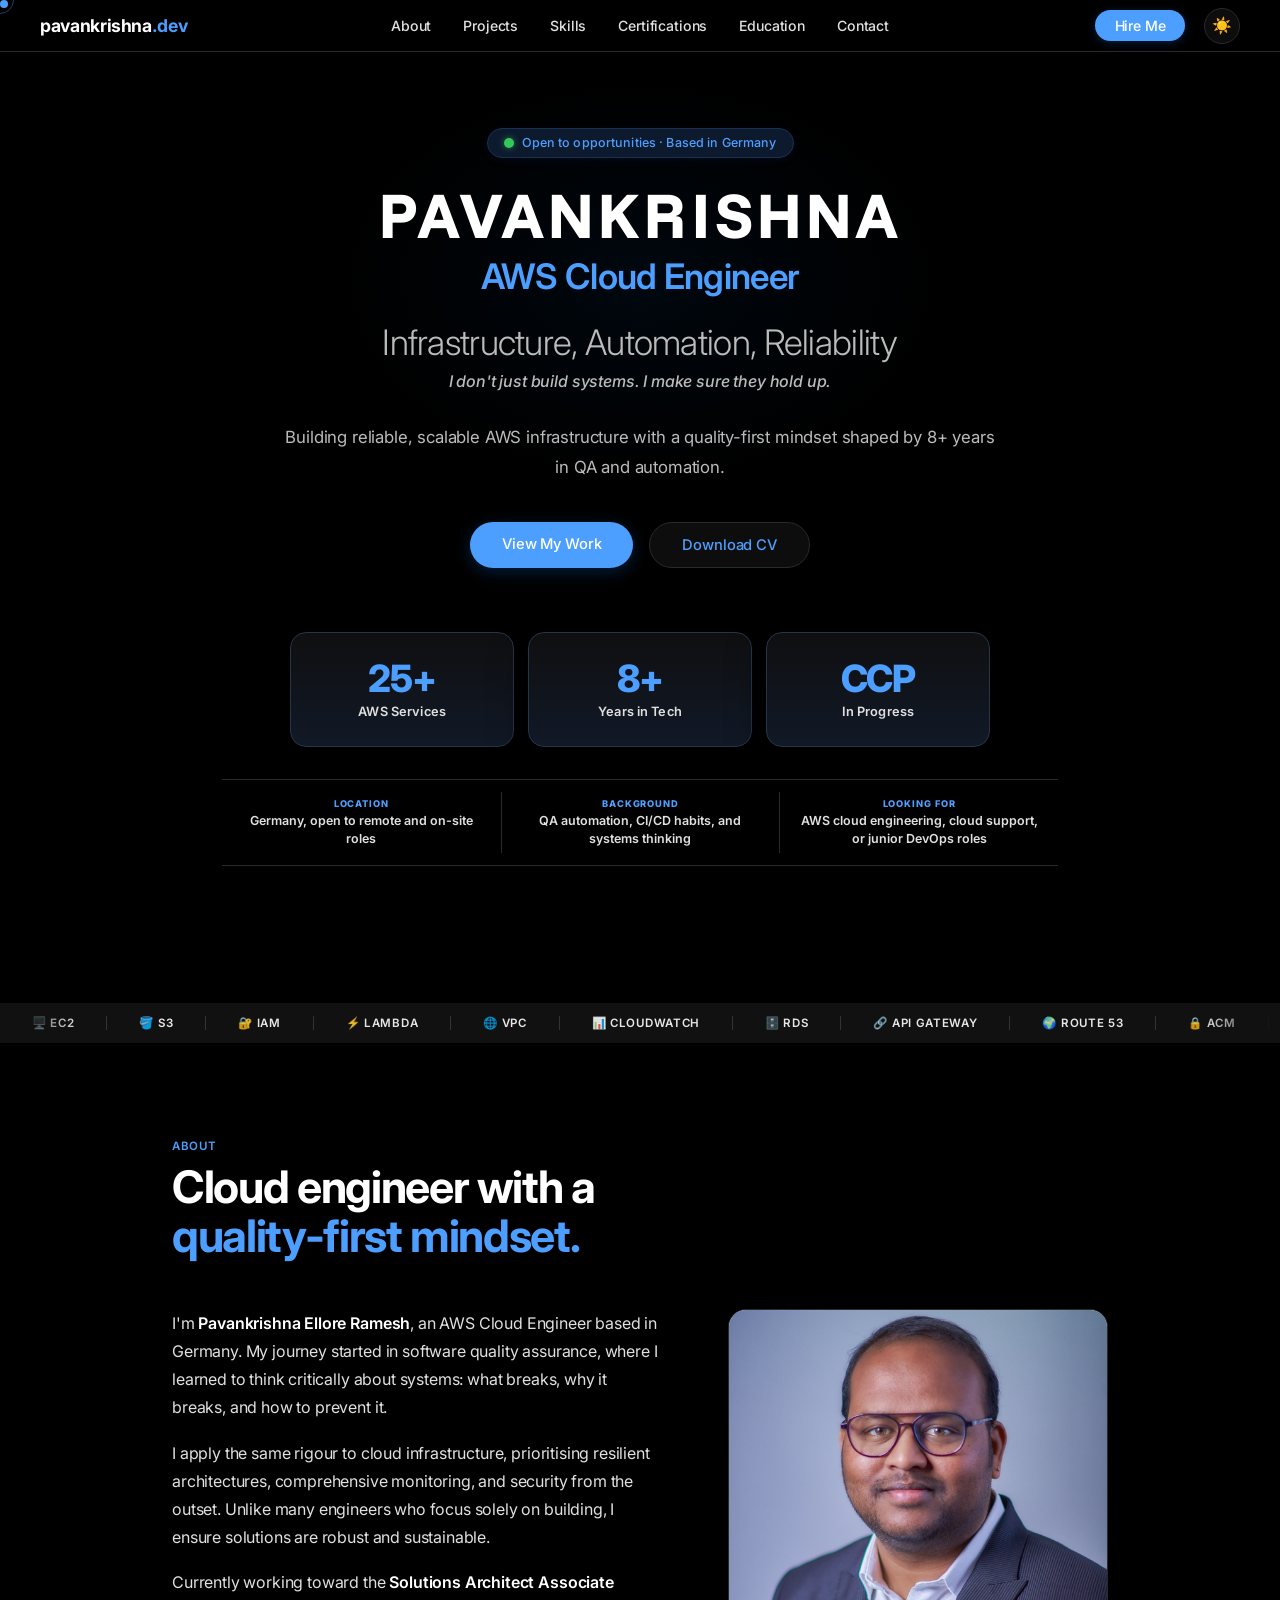
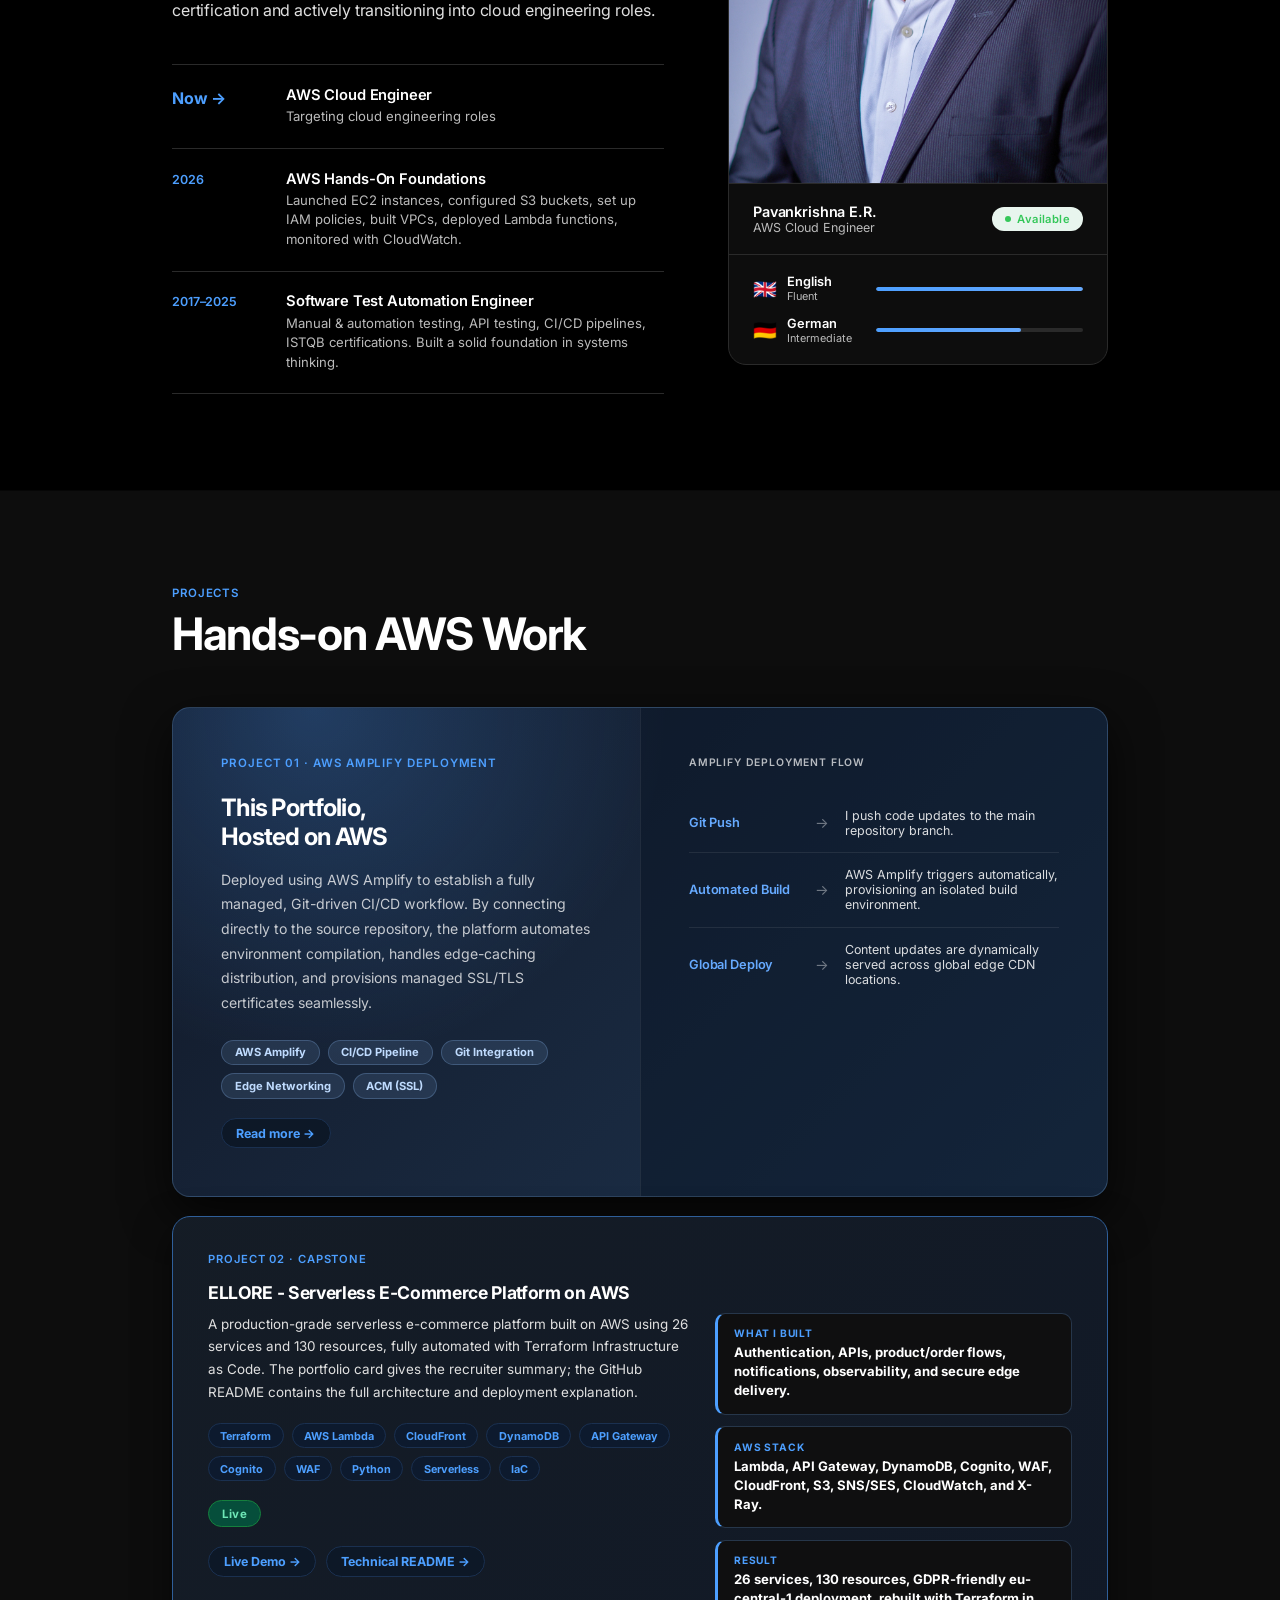
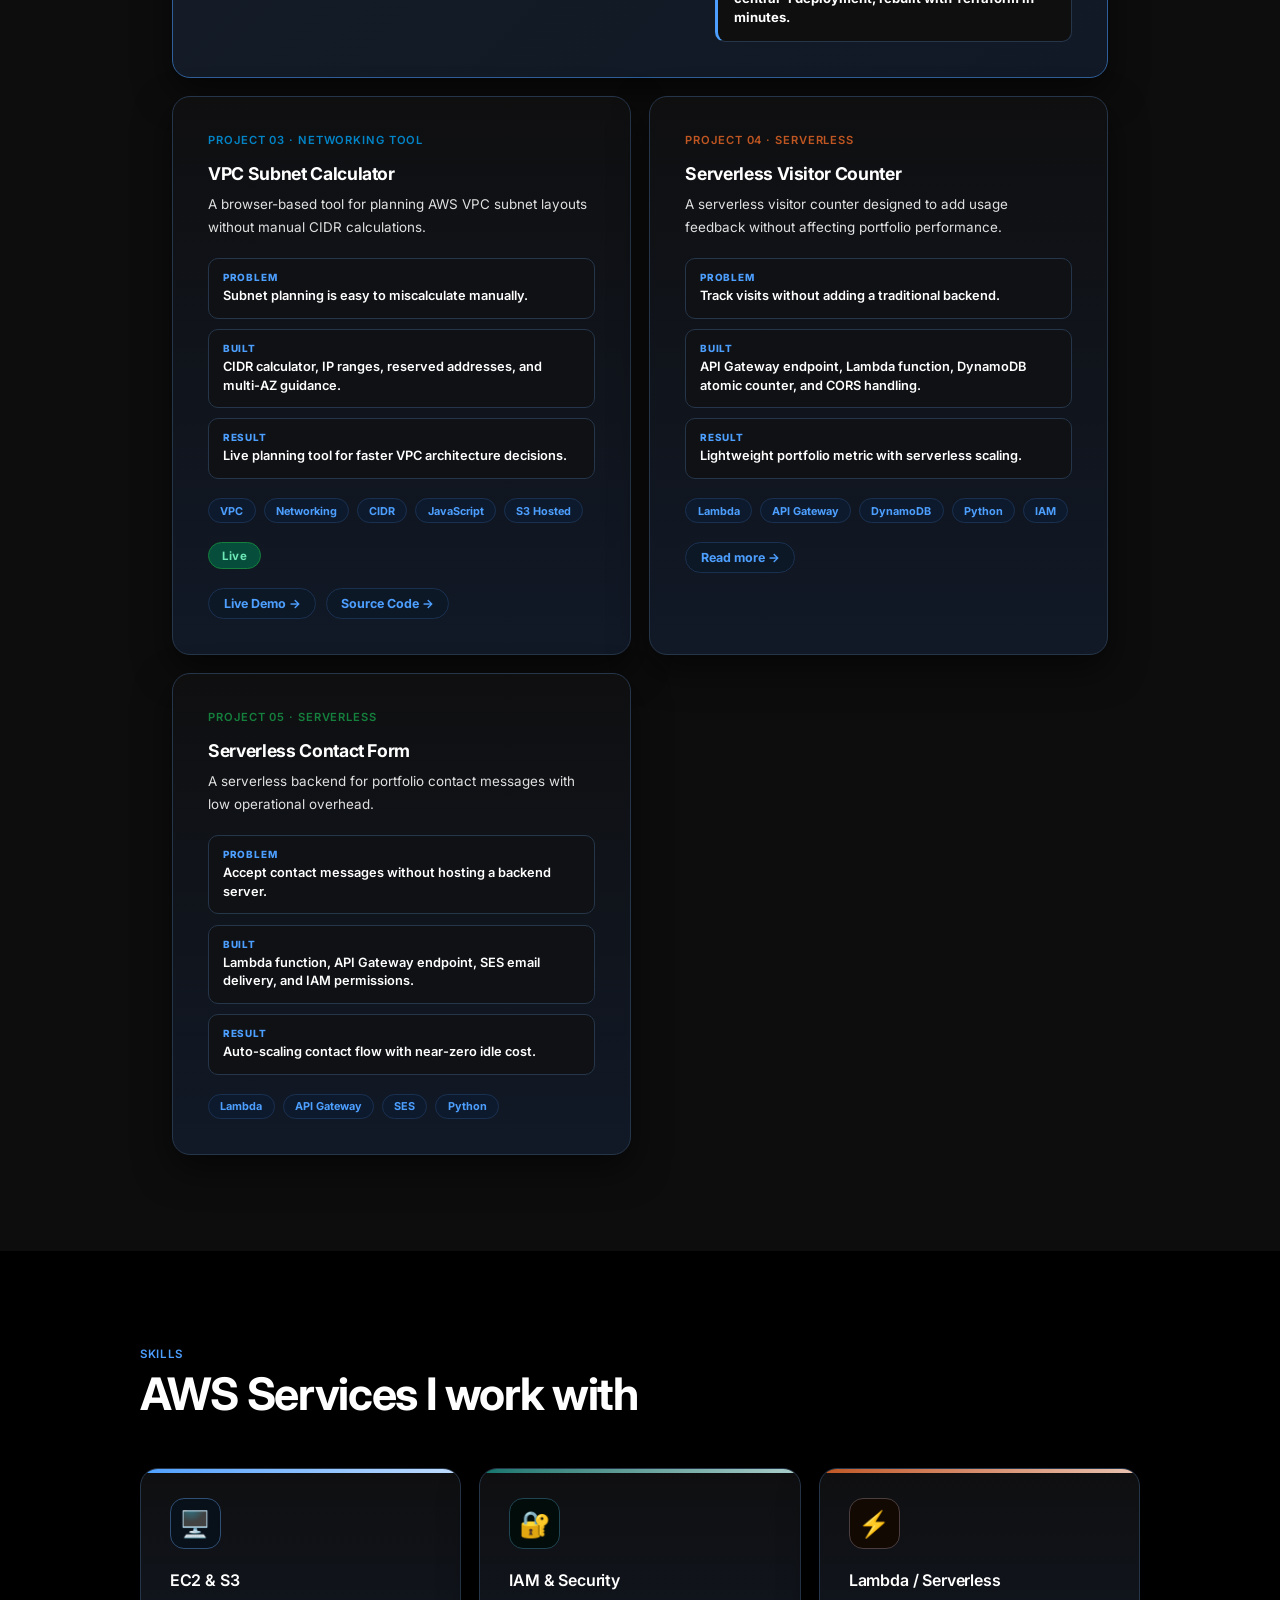
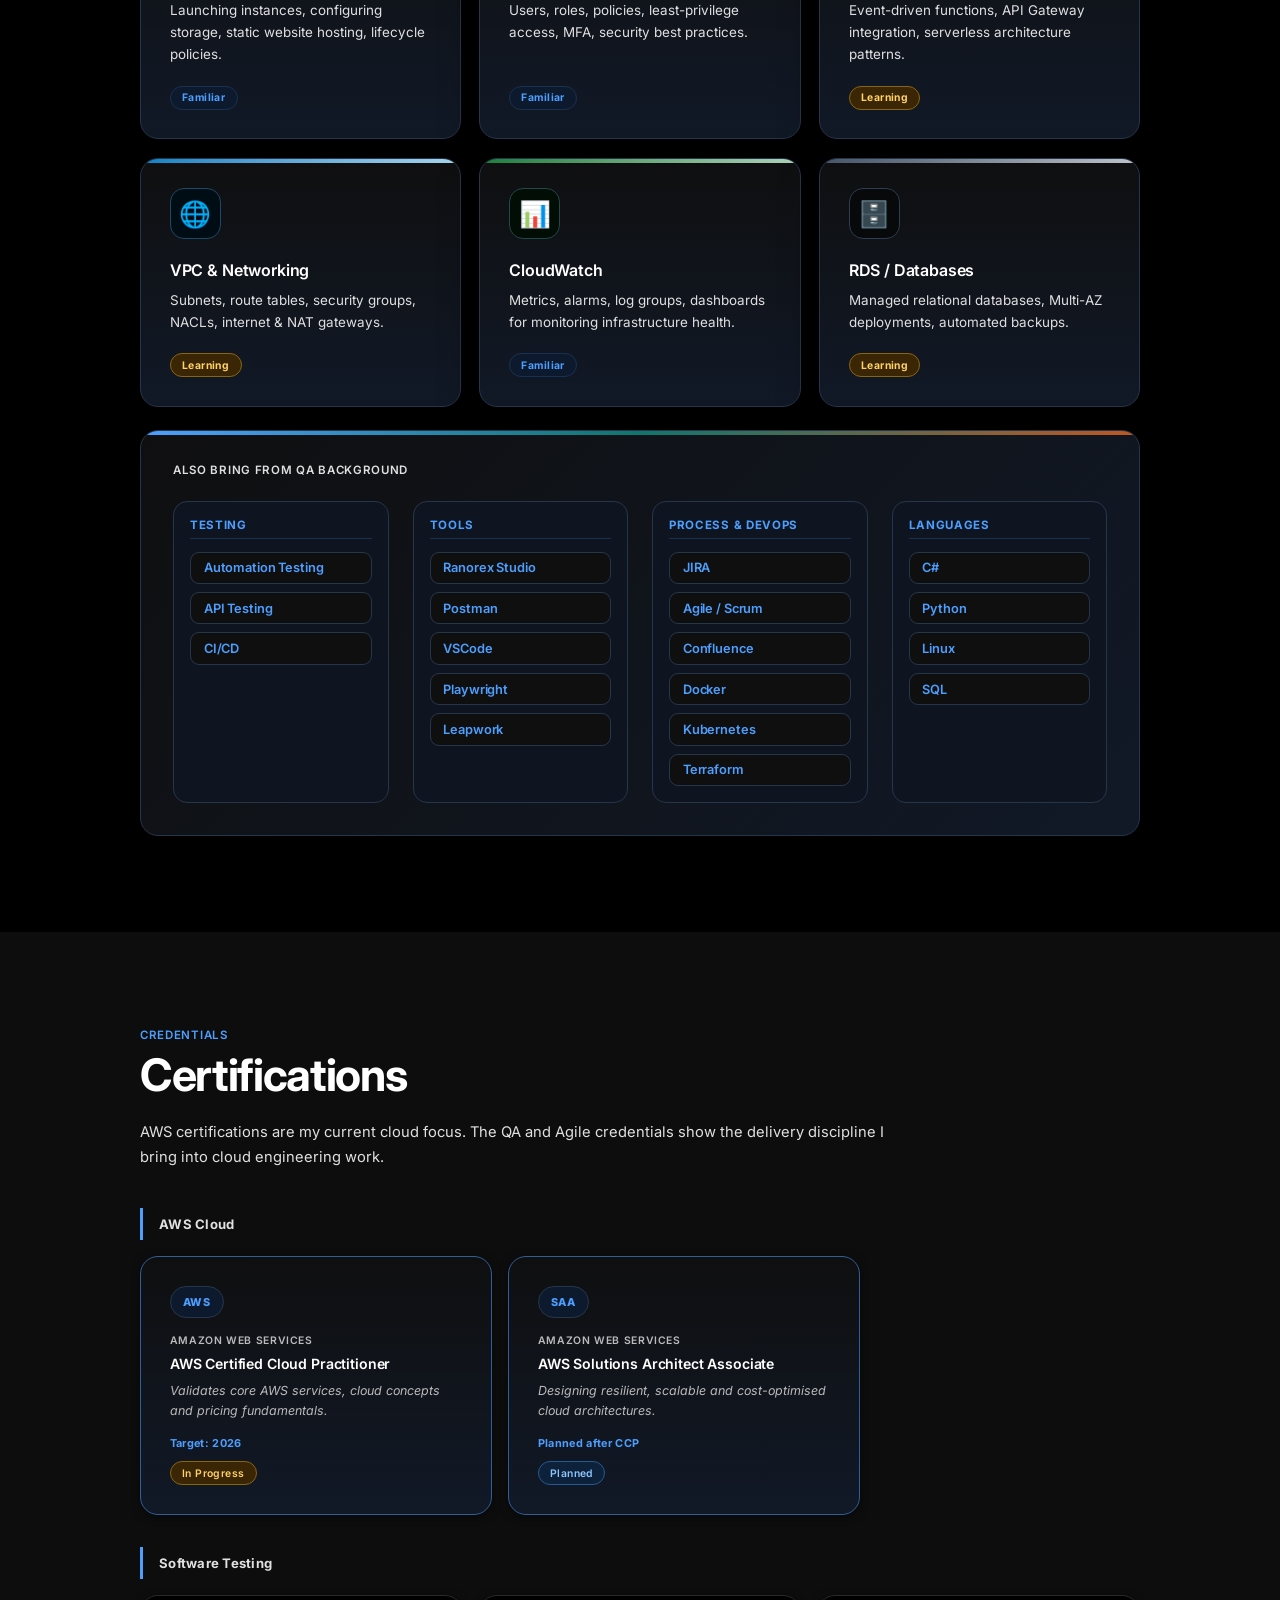
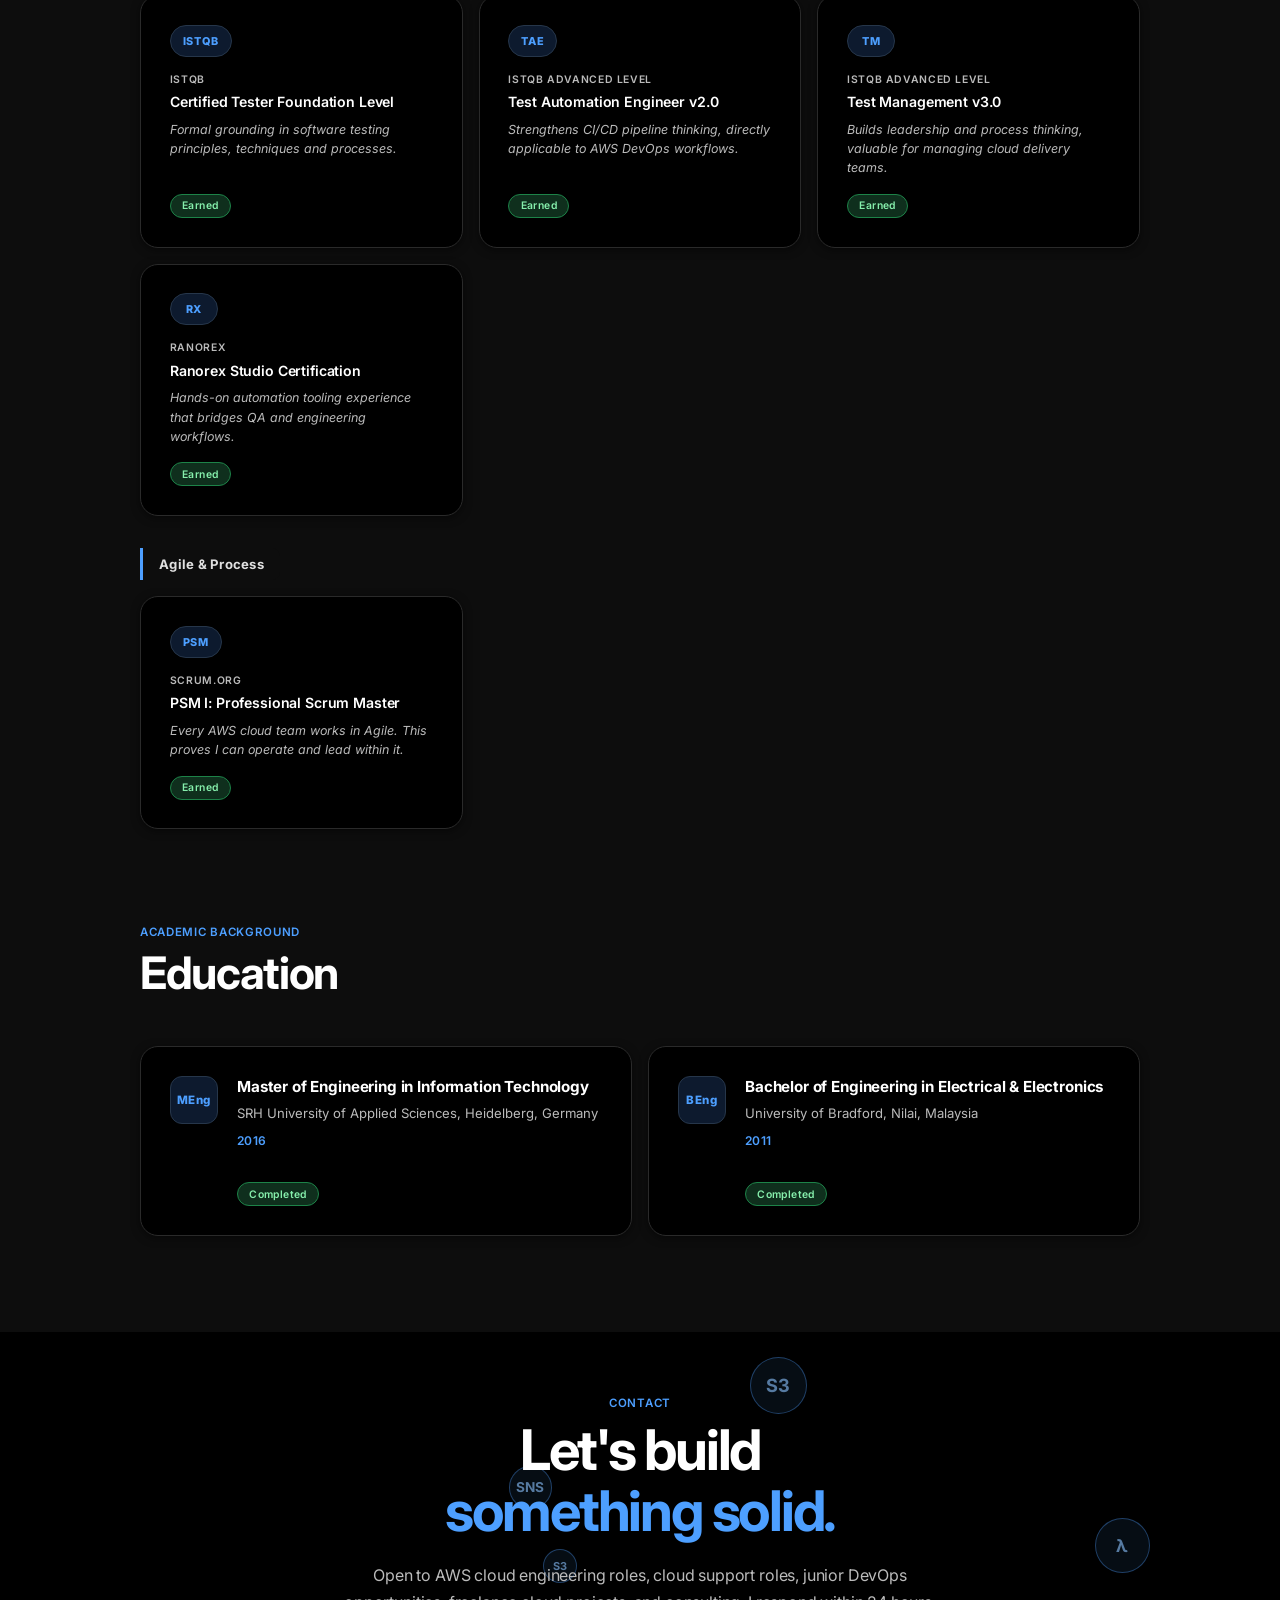
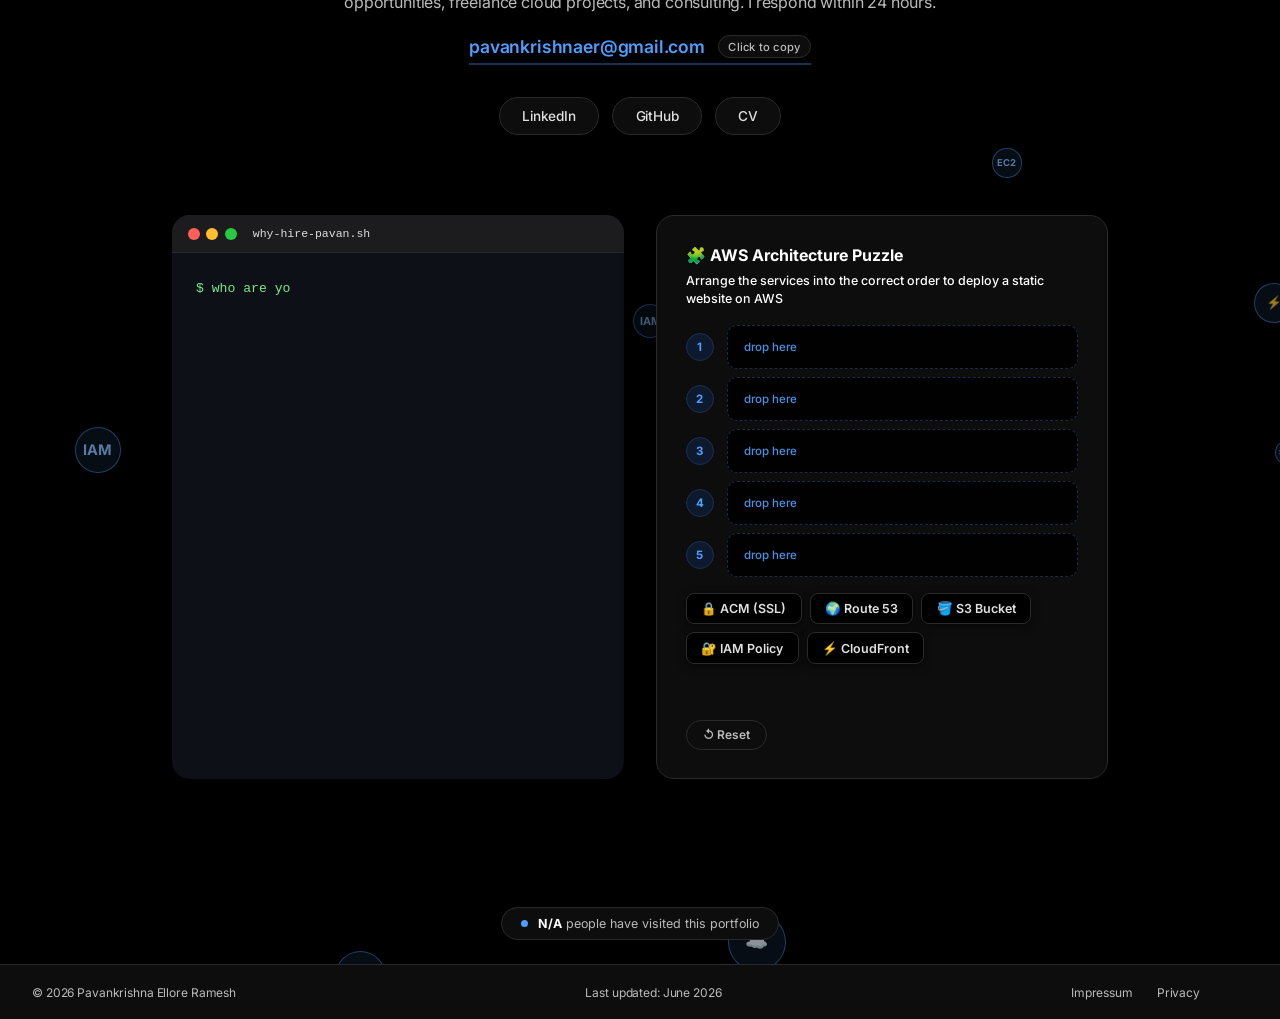
==== commit f8df4853: "Refine portfolio structure, responsive UI, and project case studies" ====
--- a/index.html
+++ b/index.html
@@ -80,20 +80,21 @@
       </div>
       <h1 class="hero-name">Pavankrishna</h1>
       <div class="hero-role"><strong>AWS Cloud Engineer</strong></div>
-      <div class="hero-role">Cloud Infrastructure &amp; Automation</div>
+      <div class="hero-role">Infrastructure, Automation, Reliability</div>
       <div class="hero-tagline">I don't just build systems. I make sure they hold up.</div>
       <p class="hero-desc">
-        Building reliable, scalable cloud infrastructure on AWS, with a quality-first mindset.<br>
-        Because great infrastructure doesn't just work, it holds up.
+        Building reliable, scalable AWS infrastructure with a quality-first mindset shaped by 8+ years in QA and
+        automation.
       </p>
       <div class="hero-btns">
         <a href="#projects" class="btn-primary">View My Work</a>
-        <a href="#" class="btn-secondary">Download CV</a>
+        <a href="pavankrishna-cv.pdf" download="Pavankrishna_Ellore_Ramesh_AWS_Cloud_Engineer_CV.pdf"
+          class="btn-secondary">Download CV</a>
       </div>
 
       <div class="stats-row">
         <div class="stat-box">
-          <div class="stat-n stat-num" data-count="6" data-suffix="+">6+</div>
+          <div class="stat-n stat-num" data-count="25" data-suffix="+">25+</div>
           <div class="stat-l">AWS Services</div>
         </div>
         <div class="stat-box">
@@ -103,6 +104,21 @@
         <div class="stat-box">
           <div class="stat-n">CCP</div>
           <div class="stat-l">In Progress</div>
+        </div>
+      </div>
+
+      <div class="recruiter-snapshot" aria-label="Recruiter snapshot">
+        <div class="snapshot-item">
+          <span>Location</span>
+          <strong>Germany, open to remote and on-site roles</strong>
+        </div>
+        <div class="snapshot-item">
+          <span>Background</span>
+          <strong>QA automation, CI/CD habits, and systems thinking</strong>
+        </div>
+        <div class="snapshot-item">
+          <span>Looking For</span>
+          <strong>AWS cloud engineering, cloud support, or junior DevOps roles</strong>
         </div>
       </div>
     </div>
@@ -222,97 +238,6 @@
     </div>
   </section>
 
-  <!-- SKILLS -->
-  <div class="section-full reveal" id="skills">
-    <div class="section-full-inner">
-      <div class="sec-label">Skills</div>
-      <h2 class="sec-title">AWS Services I work with</h2>
-
-      <div class="aws-grid">
-        <div class="aws-card">
-          <div class="aws-card-icon">🖥️</div>
-          <div class="aws-card-name">EC2 & S3</div>
-          <div class="aws-card-detail">Launching instances, configuring storage, static website hosting, lifecycle
-            policies.</div>
-          <div class="aws-badge b-familiar">Familiar</div>
-        </div>
-        <div class="aws-card">
-          <div class="aws-card-icon">🔐</div>
-          <div class="aws-card-name">IAM & Security</div>
-          <div class="aws-card-detail">Users, roles, policies, least-privilege access, MFA, security best practices.
-          </div>
-          <div class="aws-badge b-familiar">Familiar</div>
-        </div>
-        <div class="aws-card">
-          <div class="aws-card-icon">⚡</div>
-          <div class="aws-card-name">Lambda / Serverless</div>
-          <div class="aws-card-detail">Event-driven functions, API Gateway integration, serverless architecture
-            patterns.</div>
-          <div class="aws-badge b-learning">Learning</div>
-        </div>
-        <div class="aws-card">
-          <div class="aws-card-icon">🌐</div>
-          <div class="aws-card-name">VPC & Networking</div>
-          <div class="aws-card-detail">Subnets, route tables, security groups, NACLs, internet & NAT gateways.</div>
-          <div class="aws-badge b-learning">Learning</div>
-        </div>
-        <div class="aws-card">
-          <div class="aws-card-icon">📊</div>
-          <div class="aws-card-name">CloudWatch</div>
-          <div class="aws-card-detail">Metrics, alarms, log groups, dashboards for monitoring infrastructure health.
-          </div>
-          <div class="aws-badge b-familiar">Familiar</div>
-        </div>
-        <div class="aws-card">
-          <div class="aws-card-icon">🗄️</div>
-          <div class="aws-card-name">RDS / Databases</div>
-          <div class="aws-card-detail">Managed relational databases, Multi-AZ deployments, automated backups.</div>
-          <div class="aws-badge b-learning">Learning</div>
-        </div>
-      </div>
-
-      <div class="qa-card">
-        <div class="qa-label">Also bring from QA background</div>
-        <button class="qa-toggle" type="button" aria-expanded="false" aria-controls="qaColumns">
-          <span>Also bring from QA background</span>
-          <span class="qa-toggle-icon" aria-hidden="true">⌄</span>
-        </button>
-        <div class="qa-columns" id="qaColumns">
-          <div class="qa-col">
-            <div class="qa-col-title">Testing</div>
-            <span class="qa-tag">Automation Testing</span>
-            <span class="qa-tag">API Testing</span>
-            <span class="qa-tag">CI/CD</span>
-          </div>
-          <div class="qa-col">
-            <div class="qa-col-title">Tools</div>
-            <span class="qa-tag">Ranorex Studio</span>
-            <span class="qa-tag">Postman</span>
-            <span class="qa-tag">VSCode</span>
-            <span class="qa-tag">Playwright</span>
-            <span class="qa-tag">Leapwork</span>
-          </div>
-          <div class="qa-col">
-            <div class="qa-col-title">Process & DevOps</div>
-            <span class="qa-tag">JIRA</span>
-            <span class="qa-tag">Agile - SCRUM</span>
-            <span class="qa-tag">Confluence</span>
-            <span class="qa-tag">Docker</span>
-            <span class="qa-tag">Kubernetes</span>
-            <span class="qa-tag">Terraform</span>
-          </div>
-          <div class="qa-col">
-            <div class="qa-col-title">Languages</div>
-            <span class="qa-tag">C#</span>
-            <span class="qa-tag">Python</span>
-            <span class="qa-tag">Linux</span>
-            <span class="qa-tag">SQL</span>
-          </div>
-        </div>
-      </div>
-    </div>
-  </div>
-
   <!-- PROJECTS -->
   <section class="section reveal" id="projects">
     <div class="sec-label">Projects</div>
@@ -333,6 +258,9 @@
           <span class="proj-tag">Edge Networking</span>
           <span class="proj-tag">ACM (SSL)</span>
         </div>
+        <div class="pc-actions">
+          <a href="how-i-built-this.html" class="pc-link">Read more →</a>
+        </div>
       </div>
       <div class="proj-feat-right">
         <div class="arch-label">Amplify Deployment Flow</div>
@@ -356,9 +284,8 @@
         <div class="pc-wide-body">
           <div>
             <p class="pc-desc">A production-grade serverless e-commerce platform built on AWS using 26 services and
-              130 resources, fully automated with Terraform Infrastructure as Code. Features user authentication
-              (Cognito), API protection (WAF), real-time notifications (SNS/SES), and end-to-end observability
-              (CloudWatch + X-Ray). Deployed in eu-central-1 for GDPR compliance. Total cost: under $25.</p>
+              130 resources, fully automated with Terraform Infrastructure as Code. The portfolio card gives the
+              recruiter summary; the GitHub README contains the full architecture and deployment explanation.</p>
             <div class="pc-tags">
               <span class="pc-tag">Terraform</span>
               <span class="pc-tag">AWS Lambda</span>
@@ -372,29 +299,29 @@
               <span class="pc-tag">IaC</span>
             </div>
             <div class="pc-actions">
-              <span class="pc-badge-live">⚡ Live</span>
+              <span class="pc-badge-live">Live</span>
             </div>
             <div class="pc-actions">
               <a href="https://db9eznxxz6xrn.cloudfront.net/" target="_blank" rel="noopener noreferrer"
-                class="pc-link">Live Project →</a>
+                class="pc-link">Live Demo →</a>
               <a href="https://github.com/Pavankrishnaer/AWS-Learning/tree/main/Capstone%20Project" target="_blank"
-                rel="noopener noreferrer" class="pc-link">View on GitHub →</a>
+                rel="noopener noreferrer" class="pc-link">Technical README →</a>
             </div>
           </div>
           <div class="pc-highlights" aria-label="Capstone project highlights">
             <div class="pc-highlight">
-              <span>Fully Serverless</span>
-              <strong>5 Lambda functions handling all business logic - zero server management, auto-scales to 1000+
-                concurrent executions.</strong>
+              <span>What I Built</span>
+              <strong>Authentication, APIs, product/order flows, notifications, observability, and secure edge
+                delivery.</strong>
             </div>
             <div class="pc-highlight">
-              <span>Enterprise Security</span>
-              <strong>Cognito JWT authentication + WAF (OWASP Top 10) + Secrets Manager + least-privilege IAM - security
-                enforced at every layer.</strong>
+              <span>AWS Stack</span>
+              <strong>Lambda, API Gateway, DynamoDB, Cognito, WAF, CloudFront, S3, SNS/SES, CloudWatch, and
+                X-Ray.</strong>
             </div>
             <div class="pc-highlight">
-              <span>100% Infrastructure as Code</span>
-              <strong>21 Terraform files - entire platform destroyed and rebuilt from scratch in under 5
+              <span>Result</span>
+              <strong>26 services, 130 resources, GDPR-friendly eu-central-1 deployment, rebuilt with Terraform in
                 minutes.</strong>
             </div>
           </div>
@@ -406,9 +333,13 @@
         <div class="pc-num">Project 03 · Networking Tool</div>
         <div class="pc-name">VPC Subnet Calculator</div>
 
-        <p class="pc-desc">A browser-based tool to plan and visualise AWS VPC architectures. Input a CIDR block and it
-          instantly calculates subnets, available IPs, host ranges and AWS reserved addresses, with multi-AZ layout
-          recommendations.</p>
+        <p class="pc-desc">A browser-based tool for planning AWS VPC subnet layouts without manual CIDR calculations.</p>
+        <div class="pc-facts">
+          <div><span>Problem</span><strong>Subnet planning is easy to miscalculate manually.</strong></div>
+          <div><span>Built</span><strong>CIDR calculator, IP ranges, reserved addresses, and multi-AZ guidance.</strong>
+          </div>
+          <div><span>Result</span><strong>Live planning tool for faster VPC architecture decisions.</strong></div>
+        </div>
         <div class="pc-tags">
           <span class="pc-tag">VPC</span>
           <span class="pc-tag">Networking</span>
@@ -417,37 +348,28 @@
           <span class="pc-tag">S3 Hosted</span>
         </div>
         <div class="pc-actions">
-          <span class="pc-badge-live">⚡ Live</span>
+          <span class="pc-badge-live">Live</span>
         </div>
         <div class="pc-actions">
           <a href="https://pavankrishnaer.github.io/vpc-calculator/" target="_blank" rel="noopener noreferrer"
-            class="pc-link">Live Tool →</a>
+            class="pc-link">Live Demo →</a>
           <a href="https://github.com/Pavankrishnaer/vpc-calculator" target="_blank" rel="noopener noreferrer"
-            class="pc-link">View on GitHub →</a>
+            class="pc-link">Source Code →</a>
         </div>
       </div>
 
       <!-- PROJECT 04 -->
-        <div class="proj-card">
-          <div class="pc-num">Project 04 · Serverless</div>
-          <div class="pc-name">Serverless Contact Form</div>
-          <p class="pc-desc">A serverless backend using Lambda + API Gateway + SES. No servers to manage, scales
-            automatically, costs near zero.</p>
-          <div class="pc-tags">
-            <span class="pc-tag">Lambda</span>
-            <span class="pc-tag">API Gateway</span>
-            <span class="pc-tag">SES</span>
-            <span class="pc-tag">Python</span>
-          </div>
-        </div>
-
-      <!-- PROJECT 05 -->
       <div class="proj-card">
-        <div class="pc-num">Project 05 · Serverless</div>
+        <div class="pc-num">Project 04 · Serverless</div>
         <div class="pc-name">Serverless Visitor Counter</div>
-        <p class="pc-desc">A fully serverless visitor counter powering this portfolio. Each page load triggers an API
-          Gateway endpoint that invokes a Lambda function to atomically increment a DynamoDB counter and return the
-          total. CORS-enabled, costs near zero.</p>
+        <p class="pc-desc">A serverless visitor counter designed to add usage feedback without affecting portfolio
+          performance.</p>
+        <div class="pc-facts">
+          <div><span>Problem</span><strong>Track visits without adding a traditional backend.</strong></div>
+          <div><span>Built</span><strong>API Gateway endpoint, Lambda function, DynamoDB atomic counter, and CORS
+              handling.</strong></div>
+          <div><span>Result</span><strong>Lightweight portfolio metric with serverless scaling.</strong></div>
+        </div>
         <div class="pc-tags">
           <span class="pc-tag">Lambda</span>
           <span class="pc-tag">API Gateway</span>
@@ -456,48 +378,161 @@
           <span class="pc-tag">IAM</span>
         </div>
         <div class="pc-actions">
-          <a href="https://github.com/Pavankrishnaer/aws-serverless-visitor-counter" target="_blank"
-            rel="noopener noreferrer" class="pc-link">View on GitHub →</a>
+          <a href="serverless-visitor-counter.html" class="pc-link">Read more →</a>
+        </div>
+      </div>
+
+      <!-- PROJECT 05 -->
+      <div class="proj-card">
+        <div class="pc-num">Project 05 · Serverless</div>
+        <div class="pc-name">Serverless Contact Form</div>
+        <p class="pc-desc">A serverless backend for portfolio contact messages with low operational overhead.</p>
+        <div class="pc-facts">
+          <div><span>Problem</span><strong>Accept contact messages without hosting a backend server.</strong></div>
+          <div><span>Built</span><strong>Lambda function, API Gateway endpoint, SES email delivery, and IAM
+              permissions.</strong></div>
+          <div><span>Result</span><strong>Auto-scaling contact flow with near-zero idle cost.</strong></div>
+        </div>
+        <div class="pc-tags">
+          <span class="pc-tag">Lambda</span>
+          <span class="pc-tag">API Gateway</span>
+          <span class="pc-tag">SES</span>
+          <span class="pc-tag">Python</span>
         </div>
       </div>
     </div>
   </section>
+
+  <!-- SKILLS -->
+  <div class="section-full reveal" id="skills">
+    <div class="section-full-inner">
+      <div class="sec-label">Skills</div>
+      <h2 class="sec-title">AWS Services I work with</h2>
+
+      <div class="aws-grid">
+        <div class="aws-card">
+          <div class="aws-card-icon">🖥️</div>
+          <div class="aws-card-name">EC2 & S3</div>
+          <div class="aws-card-detail">Launching instances, configuring storage, static website hosting, lifecycle
+            policies.</div>
+          <div class="aws-badge b-familiar">Familiar</div>
+        </div>
+        <div class="aws-card">
+          <div class="aws-card-icon">🔐</div>
+          <div class="aws-card-name">IAM & Security</div>
+          <div class="aws-card-detail">Users, roles, policies, least-privilege access, MFA, security best practices.
+          </div>
+          <div class="aws-badge b-familiar">Familiar</div>
+        </div>
+        <div class="aws-card">
+          <div class="aws-card-icon">⚡</div>
+          <div class="aws-card-name">Lambda / Serverless</div>
+          <div class="aws-card-detail">Event-driven functions, API Gateway integration, serverless architecture
+            patterns.</div>
+          <div class="aws-badge b-learning">Learning</div>
+        </div>
+        <div class="aws-card">
+          <div class="aws-card-icon">🌐</div>
+          <div class="aws-card-name">VPC & Networking</div>
+          <div class="aws-card-detail">Subnets, route tables, security groups, NACLs, internet & NAT gateways.</div>
+          <div class="aws-badge b-learning">Learning</div>
+        </div>
+        <div class="aws-card">
+          <div class="aws-card-icon">📊</div>
+          <div class="aws-card-name">CloudWatch</div>
+          <div class="aws-card-detail">Metrics, alarms, log groups, dashboards for monitoring infrastructure health.
+          </div>
+          <div class="aws-badge b-familiar">Familiar</div>
+        </div>
+        <div class="aws-card">
+          <div class="aws-card-icon">🗄️</div>
+          <div class="aws-card-name">RDS / Databases</div>
+          <div class="aws-card-detail">Managed relational databases, Multi-AZ deployments, automated backups.</div>
+          <div class="aws-badge b-learning">Learning</div>
+        </div>
+      </div>
+
+      <div class="qa-card">
+        <div class="qa-label">Also bring from QA background</div>
+        <button class="qa-toggle" type="button" aria-expanded="false" aria-controls="qaColumns">
+          <span>Also bring from QA background</span>
+          <span class="qa-toggle-icon" aria-hidden="true">⌄</span>
+        </button>
+        <div class="qa-columns" id="qaColumns">
+          <div class="qa-col">
+            <div class="qa-col-title">Testing</div>
+            <span class="qa-tag">Automation Testing</span>
+            <span class="qa-tag">API Testing</span>
+            <span class="qa-tag">CI/CD</span>
+          </div>
+          <div class="qa-col">
+            <div class="qa-col-title">Tools</div>
+            <span class="qa-tag">Ranorex Studio</span>
+            <span class="qa-tag">Postman</span>
+            <span class="qa-tag">VSCode</span>
+            <span class="qa-tag">Playwright</span>
+            <span class="qa-tag">Leapwork</span>
+          </div>
+          <div class="qa-col">
+            <div class="qa-col-title">Process & DevOps</div>
+            <span class="qa-tag">JIRA</span>
+            <span class="qa-tag">Agile / Scrum</span>
+            <span class="qa-tag">Confluence</span>
+            <span class="qa-tag">Docker</span>
+            <span class="qa-tag">Kubernetes</span>
+            <span class="qa-tag">Terraform</span>
+          </div>
+          <div class="qa-col">
+            <div class="qa-col-title">Languages</div>
+            <span class="qa-tag">C#</span>
+            <span class="qa-tag">Python</span>
+            <span class="qa-tag">Linux</span>
+            <span class="qa-tag">SQL</span>
+          </div>
+        </div>
+      </div>
+    </div>
+  </div>
 
   <!-- CERTIFICATIONS -->
   <div class="section-full section-full-compact-bottom reveal" id="certs">
     <div class="section-full-inner">
       <div class="sec-label">Credentials</div>
       <h2 class="sec-title">Certifications</h2>
-
-      <div class="cert-group-label">☁️ AWS Cloud</div>
-      <div class="certs-grid certs-grid-spaced">
+      <p class="cert-section-note">AWS certifications are my current cloud focus. The QA and Agile credentials show the
+        delivery discipline I bring into cloud engineering work.</p>
+
+      <div class="cert-group-label">AWS Cloud</div>
+      <div class="certs-grid certs-grid-spaced certs-grid-aws">
         <div class="cert-card">
-          <div class="cert-icon">☁️</div>
+          <div class="cert-icon">AWS</div>
           <div class="cert-org">Amazon Web Services</div>
           <div class="cert-name">AWS Certified Cloud Practitioner</div>
           <div class="cert-tagline">Validates core AWS services, cloud concepts and pricing fundamentals.</div>
+          <div class="cert-meta">Target: 2026</div>
           <div class="cert-pill p-progress">In Progress</div>
         </div>
         <div class="cert-card">
-          <div class="cert-icon">🏗️</div>
+          <div class="cert-icon">SAA</div>
           <div class="cert-org">Amazon Web Services</div>
           <div class="cert-name">AWS Solutions Architect Associate</div>
           <div class="cert-tagline">Designing resilient, scalable and cost-optimised cloud architectures.</div>
+          <div class="cert-meta">Planned after CCP</div>
           <div class="cert-pill p-planned">Planned</div>
         </div>
       </div>
 
-      <div class="cert-group-label">🧪 Software Testing</div>
+      <div class="cert-group-label">Software Testing</div>
       <div class="certs-grid certs-grid-spaced">
         <div class="cert-card">
-          <div class="cert-icon">🧪</div>
+          <div class="cert-icon">ISTQB</div>
           <div class="cert-org">ISTQB</div>
           <div class="cert-name">Certified Tester Foundation Level</div>
           <div class="cert-tagline">Formal grounding in software testing principles, techniques and processes.</div>
           <div class="cert-pill p-earned">Earned</div>
         </div>
         <div class="cert-card">
-          <div class="cert-icon">🤖</div>
+          <div class="cert-icon">TAE</div>
           <div class="cert-org">ISTQB Advanced Level</div>
           <div class="cert-name">Test Automation Engineer v2.0</div>
           <div class="cert-tagline">Strengthens CI/CD pipeline thinking, directly applicable to AWS DevOps workflows.
@@ -505,7 +540,7 @@
           <div class="cert-pill p-earned">Earned</div>
         </div>
         <div class="cert-card">
-          <div class="cert-icon">📋</div>
+          <div class="cert-icon">TM</div>
           <div class="cert-org">ISTQB Advanced Level</div>
           <div class="cert-name">Test Management v3.0</div>
           <div class="cert-tagline">Builds leadership and process thinking, valuable for managing cloud delivery teams.
@@ -513,7 +548,7 @@
           <div class="cert-pill p-earned">Earned</div>
         </div>
         <div class="cert-card">
-          <div class="cert-icon">🛠️</div>
+          <div class="cert-icon">RX</div>
           <div class="cert-org">Ranorex</div>
           <div class="cert-name">Ranorex Studio Certification</div>
           <div class="cert-tagline">Hands-on automation tooling experience that bridges QA and engineering workflows.
@@ -522,10 +557,10 @@
         </div>
       </div>
 
-      <div class="cert-group-label">🔄 Agile & Process</div>
+      <div class="cert-group-label">Agile & Process</div>
       <div class="certs-grid">
         <div class="cert-card">
-          <div class="cert-icon">🔄</div>
+          <div class="cert-icon">PSM</div>
           <div class="cert-org">Scrum.org</div>
           <div class="cert-name">PSM I: Professional Scrum Master</div>
           <div class="cert-tagline">Every AWS cloud team works in Agile. This proves I can operate and lead within it.
@@ -543,7 +578,7 @@
       <h2 class="sec-title">Education</h2>
       <div class="edu-grid">
         <div class="edu-card">
-          <div class="edu-icon">🎓</div>
+          <div class="edu-icon">MEng</div>
           <div class="edu-body">
             <div class="edu-degree">Master of Engineering in Information Technology</div>
             <div class="edu-school">SRH University of Applied Sciences, Heidelberg, Germany</div>
@@ -552,7 +587,7 @@
           </div>
         </div>
         <div class="edu-card">
-          <div class="edu-icon">🎓</div>
+          <div class="edu-icon">BEng</div>
           <div class="edu-body">
             <div class="edu-degree">Bachelor of Engineering in Electrical &amp; Electronics</div>
             <div class="edu-school">University of Bradford, Nilai, Malaysia</div>
@@ -564,15 +599,14 @@
     </div>
   </div>
 
-  <!-- ROADMAP -->
   <!-- CONTACT -->
   <section id="contact" class="contact-section reveal">
     <div id="cssBubbles"></div>
     <div class="contact-hero contact-layer">
       <div class="sec-label contact-label">Contact</div>
       <h2 class="contact-big">Let's build<br><em>something solid.</em></h2>
-      <p class="contact-sub">Open to AWS cloud engineering roles, freelance cloud projects, and consulting. I respond
-        within 24 hours.</p>
+      <p class="contact-sub">Open to AWS cloud engineering roles, cloud support roles, junior DevOps opportunities,
+        freelance cloud projects, and consulting. I respond within 24 hours.</p>
       <div class="contact-email-copy" title="Email me or copy address">
         <a id="emailText" class="email-link" href="mailto:pavankrishnaer@gmail.com"
           aria-label="Email pavankrishnaer@gmail.com" data-full-email="pavankrishnaer@gmail.com"
@@ -581,10 +615,10 @@
       </div>
       <div class="contact-links">
         <a href="https://www.linkedin.com/in/pavankrishnaer/" target="_blank" rel="noopener noreferrer"
-          class="c-chip">💼 LinkedIn</a>
-        <a href="https://github.com/Pavankrishnaer" target="_blank" rel="noopener noreferrer" class="c-chip">💻
-          GitHub</a>
-        <a href="pavankrishna-cv.pdf" download="Pavankrishna_Ellore_CV.pdf" class="c-chip">📄 Resume</a>
+          class="c-chip">LinkedIn</a>
+        <a href="https://github.com/Pavankrishnaer" target="_blank" rel="noopener noreferrer" class="c-chip">GitHub</a>
+        <a href="pavankrishna-cv.pdf" download="Pavankrishna_Ellore_Ramesh_AWS_Cloud_Engineer_CV.pdf"
+          class="c-chip">CV</a>
       </div>
     </div>
 
--- a/common.css
+++ b/common.css
@@ -19,28 +19,67 @@
   overflow-x: hidden;
 }
 
+@view-transition {
+  navigation: auto;
+}
+
+::view-transition-old(root) {
+  animation: page-fade-out 0.22s ease both;
+}
+
+::view-transition-new(root) {
+  animation: page-fade-in 0.32s ease both;
+}
+
+@keyframes page-fade-out {
+  to {
+    opacity: 0;
+    transform: translateY(8px);
+  }
+}
+
+@keyframes page-fade-in {
+  from {
+    opacity: 0;
+    transform: translateY(10px);
+  }
+
+  to {
+    opacity: 1;
+    transform: translateY(0);
+  }
+}
+
+body.page-exit {
+  opacity: 0;
+  transform: translateY(8px);
+  transition: opacity 0.18s ease, transform 0.18s ease;
+}
+
 :root {
-  --bg: #f9f9fb;
-  --bg2: #f2f2f5;
-  --bg3: #f5f5f8;
-  --ink: #1d1d1f;
-  --ink2: #3a3a3c;
-  --muted: #86868b;
-  --border: #d2d2d7;
-  --blue: #0066cc;
-  --blue-hover: #0055aa;
-  --blue-light: #f0f7ff;
-  --blue-mid: #cce0ff;
-  --green: #1d8348;
-  --amber: #b7770d;
+  color-scheme: light;
+  --bg: #ffffff;
+  --bg2: #f4f7fb;
+  --bg3: #edf3f8;
+  --ink: #0f172a;
+  --ink2: #334155;
+  --muted: #5f6f86;
+  --border: #d7e0ec;
+  --blue: #1463cc;
+  --blue-hover: #0d4ea6;
+  --blue-light: #eaf3ff;
+  --blue-mid: #b8d4ff;
+  --green: #15803d;
+  --amber: #a75a00;
   --radius: 18px;
-  --shadow-sm: 0 2px 8px rgba(0, 0, 0, 0.06);
-  --shadow-md: 0 8px 32px rgba(0, 0, 0, 0.08), 0 2px 8px rgba(0, 0, 0, 0.04);
-  --shadow-blue: 0 8px 32px rgba(0, 102, 204, 0.15);
-  --shadow-lift: 0 16px 48px rgba(0, 0, 0, 0.1), 0 4px 12px rgba(0, 0, 0, 0.06);
+  --shadow-sm: 0 2px 10px rgba(15, 23, 42, 0.07);
+  --shadow-md: 0 10px 34px rgba(15, 23, 42, 0.1), 0 2px 8px rgba(15, 23, 42, 0.04);
+  --shadow-blue: 0 10px 34px rgba(20, 99, 204, 0.18);
+  --shadow-lift: 0 20px 56px rgba(15, 23, 42, 0.14), 0 6px 16px rgba(15, 23, 42, 0.08);
 }
 
 [data-theme="dark"] {
+  color-scheme: dark;
   --bg: #000000;
   --bg2: #0d0d0d;
   --bg3: #111111;
@@ -94,6 +133,19 @@
   }
 }
 
+@media (prefers-reduced-motion: reduce) {
+  ::view-transition-old(root),
+  ::view-transition-new(root) {
+    animation: none;
+  }
+
+  body.page-exit {
+    opacity: 1;
+    transform: none;
+    transition: none;
+  }
+}
+
 :focus-visible {
   outline: 2px solid var(--blue);
   outline-offset: 3px;
@@ -156,7 +208,7 @@
   align-items: center;
   padding: 0 2.5rem;
   height: 52px;
-  background: rgba(249, 249, 251, 0.85);
+  background: var(--bg);
   backdrop-filter: blur(12px);
   -webkit-backdrop-filter: blur(12px);
   border-bottom: 1px solid var(--border);
@@ -164,7 +216,7 @@
 }
 
 [data-theme="dark"] nav {
-  background: rgba(0, 0, 0, 0.8);
+  background: var(--bg);
 }
 
 .nav-logo {
@@ -221,7 +273,17 @@
   background: transparent;
 }
 
+.nav-links a.active {
+  color: var(--blue);
+  background: transparent;
+  font-weight: 600;
+}
+
 .nav-links a:hover::after {
+  width: 70%;
+}
+
+.nav-links a.active::after {
   width: 70%;
 }
 
@@ -317,6 +379,10 @@
 .foot-links {
   display: flex;
   gap: 1.5rem;
+}
+
+.last-updated {
+  color: var(--muted);
 }
 
 .modal-overlay {
@@ -430,7 +496,19 @@
 }
 
 .modal-opt-icon {
-  font-size: 1.4rem;
+  width: 2rem;
+  height: 2rem;
+  display: flex;
+  align-items: center;
+  justify-content: center;
+  border: 1px solid var(--border);
+  border-radius: 8px;
+  background: var(--bg);
+  color: var(--blue);
+  font-size: 0.74rem;
+  font-weight: 800;
+  letter-spacing: 0.03em;
+  text-transform: uppercase;
   flex-shrink: 0;
 }
 
--- a/index.css
+++ b/index.css
@@ -1,13 +1,30 @@
 /* Page-specific styles for index.html */
 
 body {
+  --card-surface: #ffffff;
+  --card-surface-soft: #f8fbff;
+  --card-surface-tint: #eef5ff;
+  --card-border: #cbd8ea;
+  --card-border-strong: #9dbce8;
+  --card-shadow: 0 14px 36px rgba(15, 23, 42, 0.08), 0 2px 8px rgba(15, 23, 42, 0.04);
+  --card-shadow-hover: 0 22px 52px rgba(20, 99, 204, 0.16), 0 8px 18px rgba(15, 23, 42, 0.08);
   background: var(--bg);
   color: var(--ink);
   font-family: 'Inter', -apple-system, BlinkMacSystemFont, sans-serif;
   -webkit-font-smoothing: antialiased;
   overflow-x: hidden;
   cursor: auto;
-  /* default — overridden below for fine pointer */
+  /* default, overridden below for fine pointer */
+}
+
+[data-theme="dark"] body {
+  --card-surface: #0f0f10;
+  --card-surface-soft: #111927;
+  --card-surface-tint: #0d1a2e;
+  --card-border: #26364a;
+  --card-border-strong: #2f5f9a;
+  --card-shadow: 0 14px 36px rgba(0, 0, 0, 0.55);
+  --card-shadow-hover: 0 22px 52px rgba(77, 159, 255, 0.16), 0 8px 22px rgba(0, 0, 0, 0.55);
 }
 
 /* SCROLL PROGRESS BAR */
@@ -162,41 +179,84 @@
 .stats-row {
   display: grid;
   grid-template-columns: repeat(3, 1fr);
-  gap: 1px;
-  background: var(--border);
-  border: 1px solid var(--border);
+  gap: 0.85rem;
+  background: transparent;
+  border: none;
   border-radius: var(--radius);
-  overflow: hidden;
   margin: 4rem auto;
   max-width: 700px;
-  box-shadow: var(--shadow-md);
 }
 
 .stat-box {
-  background: var(--bg2);
-  padding: 2rem;
+  background: linear-gradient(180deg, var(--card-surface), var(--card-surface-soft));
+  border: 1px solid var(--card-border);
+  border-radius: 16px;
+  padding: 1.7rem 1.2rem;
   text-align: center;
-  transition: background 0.2s;
+  box-shadow: var(--card-shadow);
+  transition: transform 0.25s ease, border-color 0.25s ease, box-shadow 0.25s ease;
 }
 
 .stat-box:hover {
-  background: var(--bg);
+  border-color: var(--card-border-strong);
+  box-shadow: var(--card-shadow-hover);
+  transform: translateY(-4px);
 }
 
 .stat-n {
-  font-size: 2.5rem;
-  font-weight: 700;
-  color: var(--blue);
-  letter-spacing: -0.04em;
+  font-size: 2.35rem;
+  font-weight: 800;
+  color: var(--blue);
+  letter-spacing: -0.03em;
   line-height: 1;
   margin-bottom: 0.4rem;
 }
 
 .stat-l {
   font-size: 0.8rem;
-  color: var(--muted);
-  font-weight: 400;
-  letter-spacing: -0.01em;
+  color: var(--ink2);
+  font-weight: 600;
+  letter-spacing: 0.01em;
+}
+
+.recruiter-snapshot {
+  display: grid;
+  grid-template-columns: repeat(3, minmax(0, 1fr));
+  align-items: stretch;
+  gap: 0;
+  max-width: 920px;
+  margin: -2rem auto 3.6rem;
+  padding: 0.75rem 0;
+  border-top: 1px solid var(--border);
+  border-bottom: 1px solid var(--border);
+}
+
+.snapshot-item {
+  position: relative;
+  padding: 0.35rem 1.1rem;
+  text-align: center;
+}
+
+.snapshot-item + .snapshot-item {
+  border-left: 1px solid var(--border);
+}
+
+.snapshot-item span {
+  display: block;
+  color: var(--blue);
+  font-size: 0.58rem;
+  font-weight: 800;
+  letter-spacing: 0.1em;
+  text-transform: uppercase;
+  margin-bottom: 0.22rem;
+}
+
+.snapshot-item strong {
+  display: block;
+  color: var(--ink2);
+  font-size: 0.78rem;
+  font-weight: 600;
+  line-height: 1.4;
 }
 
 /* AWS TICKER */
@@ -270,6 +330,16 @@
   margin: 0 auto;
 }
 
+#projects {
+  background: var(--bg2);
+  box-shadow: 0 0 0 100vmax var(--bg2);
+  clip-path: inset(0 -100vmax);
+}
+
+#skills {
+  background: var(--bg);
+}
+
 .sec-label {
   font-size: 0.72rem;
   font-weight: 600;
@@ -390,19 +460,6 @@
   display: block;
 }
 
-.photo-icon {
-  font-size: 4rem;
-  opacity: 0.3;
-}
-
-.photo-label {
-  font-size: 0.72rem;
-  font-weight: 600;
-  letter-spacing: 0.06em;
-  text-transform: uppercase;
-  color: var(--muted);
-}
-
 .photo-footer {
   padding: 1.2rem 1.5rem;
   background: var(--bg2);
@@ -449,71 +506,140 @@
 .aws-grid {
   display: grid;
   grid-template-columns: repeat(3, 1fr);
-  gap: 1rem;
-  margin-bottom: 1.5rem;
+  gap: 1.15rem;
+  margin-bottom: 1.4rem;
 }
 
 .aws-card {
-  background: var(--bg);
-  border: 1px solid var(--border);
+  --skill-accent: var(--blue);
+  position: relative;
+  overflow: hidden;
+  display: flex;
+  flex-direction: column;
+  min-height: 230px;
+  background: linear-gradient(180deg, var(--card-surface), var(--card-surface-soft));
+  border: 1px solid var(--card-border);
   border-radius: var(--radius);
   padding: 1.8rem;
-  transition: all 0.3s cubic-bezier(0.34, 1.56, 0.64, 1);
+  transition: transform 0.28s ease, border-color 0.28s ease, box-shadow 0.28s ease, background 0.28s ease;
   cursor: default;
-  box-shadow: var(--shadow-sm);
+  box-shadow: var(--card-shadow);
+}
+
+.aws-card:nth-child(2) {
+  --skill-accent: #0f766e;
+}
+
+.aws-card:nth-child(3) {
+  --skill-accent: #c05621;
+}
+
+.aws-card:nth-child(4) {
+  --skill-accent: #0284c7;
+}
+
+.aws-card:nth-child(5) {
+  --skill-accent: #15803d;
+}
+
+.aws-card:nth-child(6) {
+  --skill-accent: #475569;
+}
+
+.aws-card::before {
+  content: "";
+  position: absolute;
+  inset: 0 0 auto;
+  height: 4px;
+  background: linear-gradient(90deg, var(--skill-accent), color-mix(in srgb, var(--skill-accent) 35%, white));
 }
 
 .aws-card:hover {
-  border-color: var(--blue-mid);
-  box-shadow: var(--shadow-blue);
-  transform: translateY(-4px) scale(1.01);
+  border-color: color-mix(in srgb, var(--skill-accent) 45%, var(--card-border));
+  box-shadow: var(--card-shadow-hover);
+  transform: translateY(-5px);
 }
 
 .aws-card-icon {
-  font-size: 1.8rem;
-  margin-bottom: 1rem;
+  width: 3.2rem;
+  height: 3.2rem;
+  display: flex;
+  align-items: center;
+  justify-content: center;
+  background: color-mix(in srgb, var(--skill-accent) 10%, var(--bg));
+  border: 1px solid color-mix(in srgb, var(--skill-accent) 24%, var(--card-border));
+  border-radius: 14px;
+  font-size: 1.6rem;
+  margin-bottom: 1.35rem;
+  box-shadow: inset 0 1px 0 rgba(255, 255, 255, 0.55);
 }
 
 .aws-card-name {
-  font-size: 0.95rem;
+  font-size: 1rem;
   font-weight: 600;
   color: var(--ink);
-  margin-bottom: 0.4rem;
+  margin-bottom: 0.55rem;
   letter-spacing: -0.01em;
 }
 
 .aws-card-detail {
-  font-size: 0.8rem;
-  color: var(--muted);
-  line-height: 1.6;
-  margin-bottom: 1rem;
+  font-size: 0.84rem;
+  color: var(--ink2);
+  line-height: 1.65;
+  margin-bottom: 1.25rem;
 }
 
 .aws-badge {
   display: inline-block;
   font-size: 0.65rem;
-  font-weight: 600;
+  font-weight: 700;
   letter-spacing: 0.04em;
   padding: 0.28rem 0.7rem;
   border-radius: 100px;
+  width: fit-content;
+  margin-top: auto;
+  border: 1px solid transparent;
 }
 
 .b-familiar {
   background: var(--blue-light);
   color: var(--blue);
+  border-color: var(--blue-mid);
 }
 
 .b-learning {
-  background: #fff8ec;
+  background: #fff3df;
   color: var(--amber);
+  border-color: #f2c78d;
+}
+
+[data-theme="dark"] .aws-card-icon,
+[data-theme="dark"] .pc-link {
+  box-shadow: none;
+}
+
+[data-theme="dark"] .b-learning {
+  background: #3a2604;
+  color: #ffd166;
+  border-color: #8a650f;
 }
 
 .qa-card {
-  background: var(--bg);
-  border: 1px solid var(--border);
+  position: relative;
+  overflow: hidden;
+  background: linear-gradient(135deg, var(--card-surface), var(--card-surface-soft));
+  border: 1px solid var(--card-border);
   border-radius: var(--radius);
   padding: 2rem;
-  box-shadow: var(--shadow-sm);
+  box-shadow: var(--card-shadow);
+}
+
+.qa-card::before {
+  content: "";
+  position: absolute;
+  inset: 0 0 auto;
+  height: 4px;
+  background: linear-gradient(90deg, var(--blue), #0f766e, #c05621);
 }
 
 .qa-label {
@@ -521,7 +647,7 @@
   font-weight: 600;
   letter-spacing: 0.06em;
   text-transform: uppercase;
-  color: var(--muted);
+  color: var(--ink2);
   margin-bottom: 1.5rem;
 }
 
@@ -539,6 +665,11 @@
   display: flex;
   flex-direction: column;
   gap: 0.5rem;
+  min-width: 0;
+  background: color-mix(in srgb, var(--card-surface-tint) 52%, var(--card-surface));
+  border: 1px solid var(--card-border);
+  border-radius: 14px;
+  padding: 1rem;
 }
 
 .qa-col-title {
@@ -555,49 +686,47 @@
 .qa-tag {
   font-size: 0.8rem;
   font-weight: 600;
-  padding: 0.45rem 1.1rem;
-  border-radius: 980px;
+  padding: 0.48rem 0.8rem;
+  border-radius: 9px;
   letter-spacing: -0.01em;
   transition: all 0.2s;
   cursor: default;
+  background: var(--card-surface);
+  color: var(--blue);
+  border: 1px solid var(--card-border);
+}
+
+.qa-tag:hover {
   background: var(--blue-light);
-  color: var(--blue);
-  border: 1px solid var(--blue-mid);
-}
-
-.qa-tag:hover {
-  background: var(--blue-mid);
+  border-color: var(--blue-mid);
   transform: translateY(-2px);
 }
 
 /* PROJECTS */
 .proj-featured {
-  background: #1e2a3a;
+  background:
+    radial-gradient(circle at 15% 0%, rgba(77, 159, 255, 0.26), transparent 38%),
+    linear-gradient(135deg, #111827, #1e344f);
+  border: 1px solid rgba(147, 197, 253, 0.18);
   border-radius: var(--radius);
   overflow: hidden;
-  margin-bottom: 1rem;
+  margin-bottom: 1.15rem;
   display: grid;
   grid-template-columns: 1fr 1fr;
   box-shadow: var(--shadow-lift);
   position: relative;
-}
-
-.proj-featured::before {
-  content: '';
-  position: absolute;
-  top: 0;
-  left: 0;
-  right: 0;
-  height: 2px;
-  background: linear-gradient(90deg, var(--blue), #66aaff, var(--blue));
-  background-size: 200% 100%;
-  animation: shimmer 3s linear infinite;
-}
-
-@keyframes shimmer {
-  to {
-    background-position: 200% 0;
-  }
+  transition: border-color 0.28s ease, box-shadow 0.28s ease, transform 0.28s ease;
+}
+
+[data-theme="light"] .proj-featured {
+  background:
+    radial-gradient(circle at 15% 0%, rgba(147, 197, 253, 0.28), transparent 38%),
+    linear-gradient(135deg, #10223a, #1f3b5d);
+}
+
+.proj-featured:hover {
+  border-color: rgba(147, 197, 253, 0.55);
+  box-shadow: 0 0 0 1px rgba(147, 197, 253, 0.22), 0 26px 64px rgba(20, 99, 204, 0.2), var(--shadow-lift);
 }
 
 .proj-feat-left {
@@ -605,11 +734,16 @@
 }
 
 .proj-feat-right {
-  background: #162032;
+  background: rgba(8, 18, 34, 0.45);
   padding: 3rem;
   border-left: 1px solid rgba(255, 255, 255, 0.07);
 }
 
+[data-theme="light"] .proj-feat-right {
+  background: rgba(8, 20, 38, 0.42);
+  border-left-color: rgba(255, 255, 255, 0.12);
+}
+
 .proj-num {
   font-size: 0.72rem;
   font-weight: 600;
@@ -617,6 +751,11 @@
   color: var(--blue);
   text-transform: uppercase;
   margin-bottom: 1.5rem;
+}
+
+[data-theme="light"] .proj-featured .proj-num,
+[data-theme="light"] .proj-featured .arch-svc {
+  color: #93c5fd;
 }
 
 .proj-name {
@@ -635,6 +774,11 @@
   margin-bottom: 1.5rem;
 }
 
+[data-theme="light"] .proj-featured .proj-desc,
+[data-theme="light"] .proj-featured .arch-info {
+  color: rgba(255, 255, 255, 0.86);
+}
+
 .proj-tags {
   display: flex;
   flex-wrap: wrap;
@@ -643,12 +787,12 @@
 
 .proj-tag {
   font-size: 0.7rem;
-  font-weight: 500;
+  font-weight: 700;
   padding: 0.3rem 0.8rem;
-  background: rgba(0, 102, 204, 0.2);
-  color: #66aaff;
+  background: rgba(147, 197, 253, 0.12);
+  color: #bfdbfe;
   border-radius: 100px;
-  border: 1px solid rgba(0, 102, 204, 0.3);
+  border: 1px solid rgba(147, 197, 253, 0.24);
 }
 
 .arch-label {
@@ -660,6 +804,10 @@
   margin-bottom: 1.5rem;
 }
 
+[data-theme="light"] .proj-featured .arch-label {
+  color: rgba(255, 255, 255, 0.72);
+}
+
 .arch-flow {
   display: flex;
   flex-direction: column;
@@ -699,28 +847,44 @@
 .proj-grid-2 {
   display: grid;
   grid-template-columns: 1fr 1fr;
-  gap: 1rem;
+  gap: 1.15rem;
 }
 
 .proj-card {
-  background: var(--bg2);
-  border: 1px solid var(--border);
+  --project-accent: var(--blue);
+  position: relative;
+  overflow: hidden;
+  background: linear-gradient(180deg, var(--card-surface), var(--card-surface-soft));
+  border: 1px solid var(--card-border);
   border-radius: var(--radius);
   padding: 2.2rem;
-  transition: all 0.3s cubic-bezier(0.34, 1.56, 0.64, 1);
+  box-shadow: var(--card-shadow);
+  transition: transform 0.28s ease, border-color 0.28s ease, box-shadow 0.28s ease, background 0.28s ease;
+}
+
+.proj-card:nth-child(2) {
+  --project-accent: #0284c7;
+}
+
+.proj-card:nth-child(3) {
+  --project-accent: #c05621;
+}
+
+.proj-card:nth-child(4) {
+  --project-accent: #15803d;
 }
 
 .proj-card:hover {
-  background: var(--bg);
-  border-color: var(--blue-mid);
-  box-shadow: var(--shadow-blue);
-  transform: translateY(-4px);
+  border-color: color-mix(in srgb, var(--project-accent) 58%, var(--card-border));
+  box-shadow: 0 0 0 1px color-mix(in srgb, var(--project-accent) 28%, transparent), var(--card-shadow-hover);
+  transform: translateY(-5px);
 }
 
 .proj-card-wide {
   grid-column: 1 / -1;
-  background: linear-gradient(135deg, var(--bg2), var(--bg));
-  border-color: var(--blue-mid);
+  background:
+    linear-gradient(135deg, color-mix(in srgb, var(--blue) 9%, var(--card-surface)), var(--card-surface-soft));
+  border-color: var(--card-border-strong);
 }
 
 .pc-wide-body {
@@ -736,9 +900,9 @@
 }
 
 .pc-highlight {
-  background: var(--bg);
-  border: 1px solid var(--border);
-  border-left: 3px solid var(--blue);
+  background: var(--card-surface);
+  border: 1px solid var(--card-border);
+  border-left: 3px solid var(--project-accent);
   border-radius: 10px;
   padding: 0.85rem 1rem;
 }
@@ -765,7 +929,7 @@
   font-weight: 600;
   letter-spacing: 0.08em;
   text-transform: uppercase;
-  color: var(--blue);
+  color: var(--project-accent);
   margin-bottom: 1rem;
 }
 
@@ -778,12 +942,43 @@
 }
 
 .pc-desc {
-  font-size: 0.83rem;
-  color: var(--muted);
+  font-size: 0.84rem;
+  color: var(--ink2);
   line-height: 1.7;
   margin-bottom: 1.2rem;
 }
 
+.pc-facts {
+  display: grid;
+  gap: 0.65rem;
+  margin: 0 0 1.2rem;
+}
+
+.pc-facts div {
+  border: 1px solid var(--card-border);
+  border-radius: 10px;
+  background: color-mix(in srgb, var(--card-surface) 82%, var(--card-surface-tint));
+  padding: 0.75rem 0.85rem;
+}
+
+.pc-facts span {
+  display: block;
+  color: var(--blue);
+  font-size: 0.62rem;
+  font-weight: 800;
+  letter-spacing: 0.08em;
+  text-transform: uppercase;
+  margin-bottom: 0.25rem;
+}
+
+.pc-facts strong {
+  display: block;
+  color: var(--ink);
+  font-size: 0.8rem;
+  font-weight: 600;
+  line-height: 1.45;
+}
+
 .pc-tags {
   display: flex;
   flex-wrap: wrap;
@@ -792,10 +987,11 @@
 
 .pc-tag {
   font-size: 0.68rem;
-  font-weight: 500;
+  font-weight: 700;
   padding: 0.28rem 0.7rem;
   background: var(--blue-light);
   color: var(--blue);
+  border: 1px solid var(--blue-mid);
   border-radius: 100px;
 }
 
@@ -804,20 +1000,6 @@
   display: flex;
   gap: 0.6rem;
   flex-wrap: wrap;
-}
-
-/* CRED SUBLABEL */
-.cred-sublabel {
-  font-size: 0.78rem;
-  font-weight: 700;
-  letter-spacing: 0.06em;
-  text-transform: uppercase;
-  color: var(--ink2);
-  margin-bottom: 2rem;
-  padding-bottom: 0.6rem;
-  border-bottom: 2px solid var(--blue);
-  display: block;
-  width: 100%;
 }
 
 .cert-group-label {
@@ -835,6 +1017,14 @@
   width: fit-content;
 }
 
+.cert-section-note {
+  max-width: 760px;
+  color: var(--ink2);
+  font-size: 0.92rem;
+  line-height: 1.7;
+  margin: -1.8rem 0 2.4rem;
+}
+
 /* EDUCATION CARDS */
 .edu-grid {
   display: grid;
@@ -861,9 +1051,19 @@
 }
 
 .edu-icon {
-  font-size: 2rem;
+  width: 3rem;
+  height: 3rem;
+  display: flex;
+  align-items: center;
+  justify-content: center;
+  border: 1px solid var(--card-border);
+  border-radius: 12px;
+  background: var(--card-surface-tint);
+  color: var(--blue);
+  font-size: 0.72rem;
+  font-weight: 800;
+  letter-spacing: 0.04em;
   flex-shrink: 0;
-  margin-top: 0.2rem;
 }
 
 .edu-body {
@@ -912,12 +1112,14 @@
   margin-bottom: 2rem;
 }
 
-.cert-tagline {
-  font-size: 0.78rem;
-  color: var(--muted);
-  line-height: 1.55;
-  margin-bottom: 1rem;
-  font-style: italic;
+.certs-grid-aws {
+  grid-template-columns: repeat(2, minmax(0, 1fr));
+  max-width: 720px;
+}
+
+.certs-grid-aws .cert-card {
+  background: linear-gradient(180deg, var(--card-surface), var(--card-surface-soft));
+  border-color: var(--card-border-strong);
 }
 
 .cert-card {
@@ -938,7 +1140,20 @@
 }
 
 .cert-icon {
-  font-size: 2rem;
+  width: fit-content;
+  min-width: 3rem;
+  height: 2rem;
+  display: inline-flex;
+  align-items: center;
+  justify-content: center;
+  border: 1px solid var(--card-border);
+  border-radius: 999px;
+  background: var(--card-surface-tint);
+  color: var(--blue);
+  font-size: 0.68rem;
+  font-weight: 800;
+  letter-spacing: 0.06em;
+  padding: 0 0.75rem;
   margin-bottom: 1rem;
 }
 
@@ -968,6 +1183,14 @@
   margin: 0.5rem 0 1rem;
 }
 
+.cert-meta {
+  color: var(--blue);
+  font-size: 0.68rem;
+  font-weight: 700;
+  letter-spacing: 0.03em;
+  margin: 0 0 0.7rem;
+}
+
 .cert-pill {
   display: inline-block;
   font-size: 0.65rem;
@@ -1070,7 +1293,7 @@
   font-size: 1rem;
   color: var(--muted);
   line-height: 1.7;
-  margin-bottom: 2.5rem;
+  margin-bottom: 1.2rem;
   letter-spacing: -0.01em;
 }
 
@@ -1160,31 +1383,6 @@
   box-shadow: var(--shadow-blue);
 }
 
-.avail-strip {
-  display: inline-flex;
-  flex-direction: column;
-  gap: 0.8rem;
-  background: var(--bg2);
-  border: 1px solid var(--border);
-  border-radius: var(--radius);
-  padding: 1.5rem 2rem;
-  width: 100%;
-  max-width: 400px;
-  margin: 0 auto;
-  text-align: left;
-  box-shadow: var(--shadow-sm);
-}
-
-.avail-row {
-  display: flex;
-  align-items: center;
-  gap: 0.7rem;
-  font-size: 0.85rem;
-  color: var(--ink2);
-  font-weight: 400;
-  letter-spacing: -0.01em;
-}
-
 .a-dot {
   width: 7px;
   height: 7px;
@@ -1194,10 +1392,6 @@
 
 .a-green {
   background: var(--green);
-}
-
-.a-amber {
-  background: var(--amber);
 }
 
 /* CSS BUBBLES */
@@ -1649,7 +1843,6 @@
   .terminal-card,
   .puzzle-card,
   .visitor-counter,
-  .avail-strip,
   .photo-card {
     max-width: 100%;
     min-width: 0;
@@ -1676,6 +1869,26 @@
     grid-template-columns: repeat(3, minmax(0, 1fr));
     width: 100%;
     margin: 3rem auto;
+  }
+
+  .recruiter-snapshot {
+    grid-template-columns: minmax(0, 1fr);
+    margin: -1.6rem auto 3rem;
+    padding: 0.75rem 0;
+    width: 100%;
+  }
+
+  .snapshot-item {
+    width: 100%;
+    max-width: 100%;
+    text-align: center;
+  }
+
+  .snapshot-item + .snapshot-item {
+    border-left: none;
+    border-top: 1px solid var(--border);
+    padding-top: 0.7rem;
+    margin-top: 0.35rem;
   }
 
   .stat-box {
@@ -1722,8 +1935,8 @@
     align-items: center;
     justify-content: space-between;
     gap: 1rem;
-    background: var(--bg2);
-    border: 1px solid var(--border);
+    background: var(--card-surface);
+    border: 1px solid var(--card-border);
     border-radius: 12px;
     color: var(--ink);
     font-family: inherit;
@@ -1787,7 +2000,6 @@
 
   .arch-info,
   .tl-sub,
-  .rm-desc,
   .terminal-body,
   .puzzle-sub,
   .p-chip {
@@ -1862,19 +2074,22 @@
 
 .pc-link {
   font-size: 0.78rem;
-  font-weight: 600;
+  font-weight: 700;
   color: var(--blue);
   text-decoration: none;
   border: 1px solid var(--blue-mid);
-  border-radius: 6px;
-  padding: 0.3rem 0.8rem;
+  border-radius: 999px;
+  padding: 0.42rem 0.9rem;
   transition: all 0.2s;
-  background: var(--blue-light);
+  background: color-mix(in srgb, var(--blue-light) 78%, var(--card-surface));
+  box-shadow: inset 0 1px 0 rgba(255, 255, 255, 0.55);
 }
 
 .pc-link:hover {
   background: var(--blue);
   color: white;
+  border-color: var(--blue);
+  transform: translateY(-1px);
 }
 
 .pc-badge-live {
@@ -1882,127 +2097,17 @@
   font-weight: 700;
   background: #dcfce7;
   color: #15803d;
-  border-radius: 6px;
-  padding: 0.3rem 0.8rem;
+  border: 1px solid #86efac;
+  border-radius: 999px;
+  padding: 0.34rem 0.8rem;
   letter-spacing: 0.02em;
+  width: fit-content;
 }
 
 [data-theme="dark"] .pc-badge-live {
   background: #064e3b;
   color: #6ee7b7;
-}
-
-/* ROADMAP */
-.roadmap-track {
-  display: flex;
-  flex-direction: column;
-  gap: 0;
-  position: relative;
-  padding-left: 2rem;
-}
-
-.roadmap-track::before {
-  content: '';
-  position: absolute;
-  left: 8px;
-  top: 8px;
-  bottom: 8px;
-  width: 2px;
-  background: linear-gradient(180deg, var(--blue), var(--blue-mid));
-  border-radius: 2px;
-}
-
-.rm-item {
-  display: flex;
-  gap: 1.5rem;
-  padding: 1.2rem 0;
-  position: relative;
-  align-items: flex-start;
-}
-
-.rm-dot {
-  width: 18px;
-  height: 18px;
-  border-radius: 50%;
-  border: 2px solid var(--blue);
-  background: var(--bg);
-  flex-shrink: 0;
-  margin-left: -2.55rem;
-  margin-top: 2px;
-  display: flex;
-  align-items: center;
-  justify-content: center;
-  font-size: 0.6rem;
-  z-index: 1;
-}
-
-.rm-dot.done {
-  background: var(--blue);
-}
-
-.rm-dot.active {
-  background: var(--blue);
-  box-shadow: 0 0 0 4px var(--blue-mid);
-}
-
-.rm-dot.next {
-  border-style: dashed;
-  opacity: 0.5;
-}
-
-.rm-body {
-  flex: 1;
-}
-
-.rm-badge {
-  font-size: 0.65rem;
-  font-weight: 700;
-  letter-spacing: 0.06em;
-  text-transform: uppercase;
-  padding: 0.2rem 0.6rem;
-  border-radius: 20px;
-  display: inline-block;
-  margin-bottom: 0.4rem;
-}
-
-.rm-badge.done {
-  background: #d1fae5;
-  color: #065f46;
-}
-
-.rm-badge.active {
-  background: var(--blue-light);
-  color: var(--blue);
-}
-
-.rm-badge.next {
-  background: var(--bg2);
-  color: var(--muted);
-}
-
-[data-theme="dark"] .rm-badge.done {
-  background: #064e3b;
-  color: #6ee7b7;
-}
-
-.rm-title {
-  font-size: 1rem;
-  font-weight: 600;
-  color: var(--ink);
-  margin-bottom: 0.2rem;
-}
-
-.rm-desc {
-  font-size: 0.82rem;
-  color: var(--muted);
-  line-height: 1.5;
-}
-
-.rm-date {
-  font-size: 0.72rem;
-  color: var(--muted);
-  margin-top: 0.3rem;
-  font-style: italic;
+  border-color: #15803d;
 }
 
 /* VISITOR COUNTER */
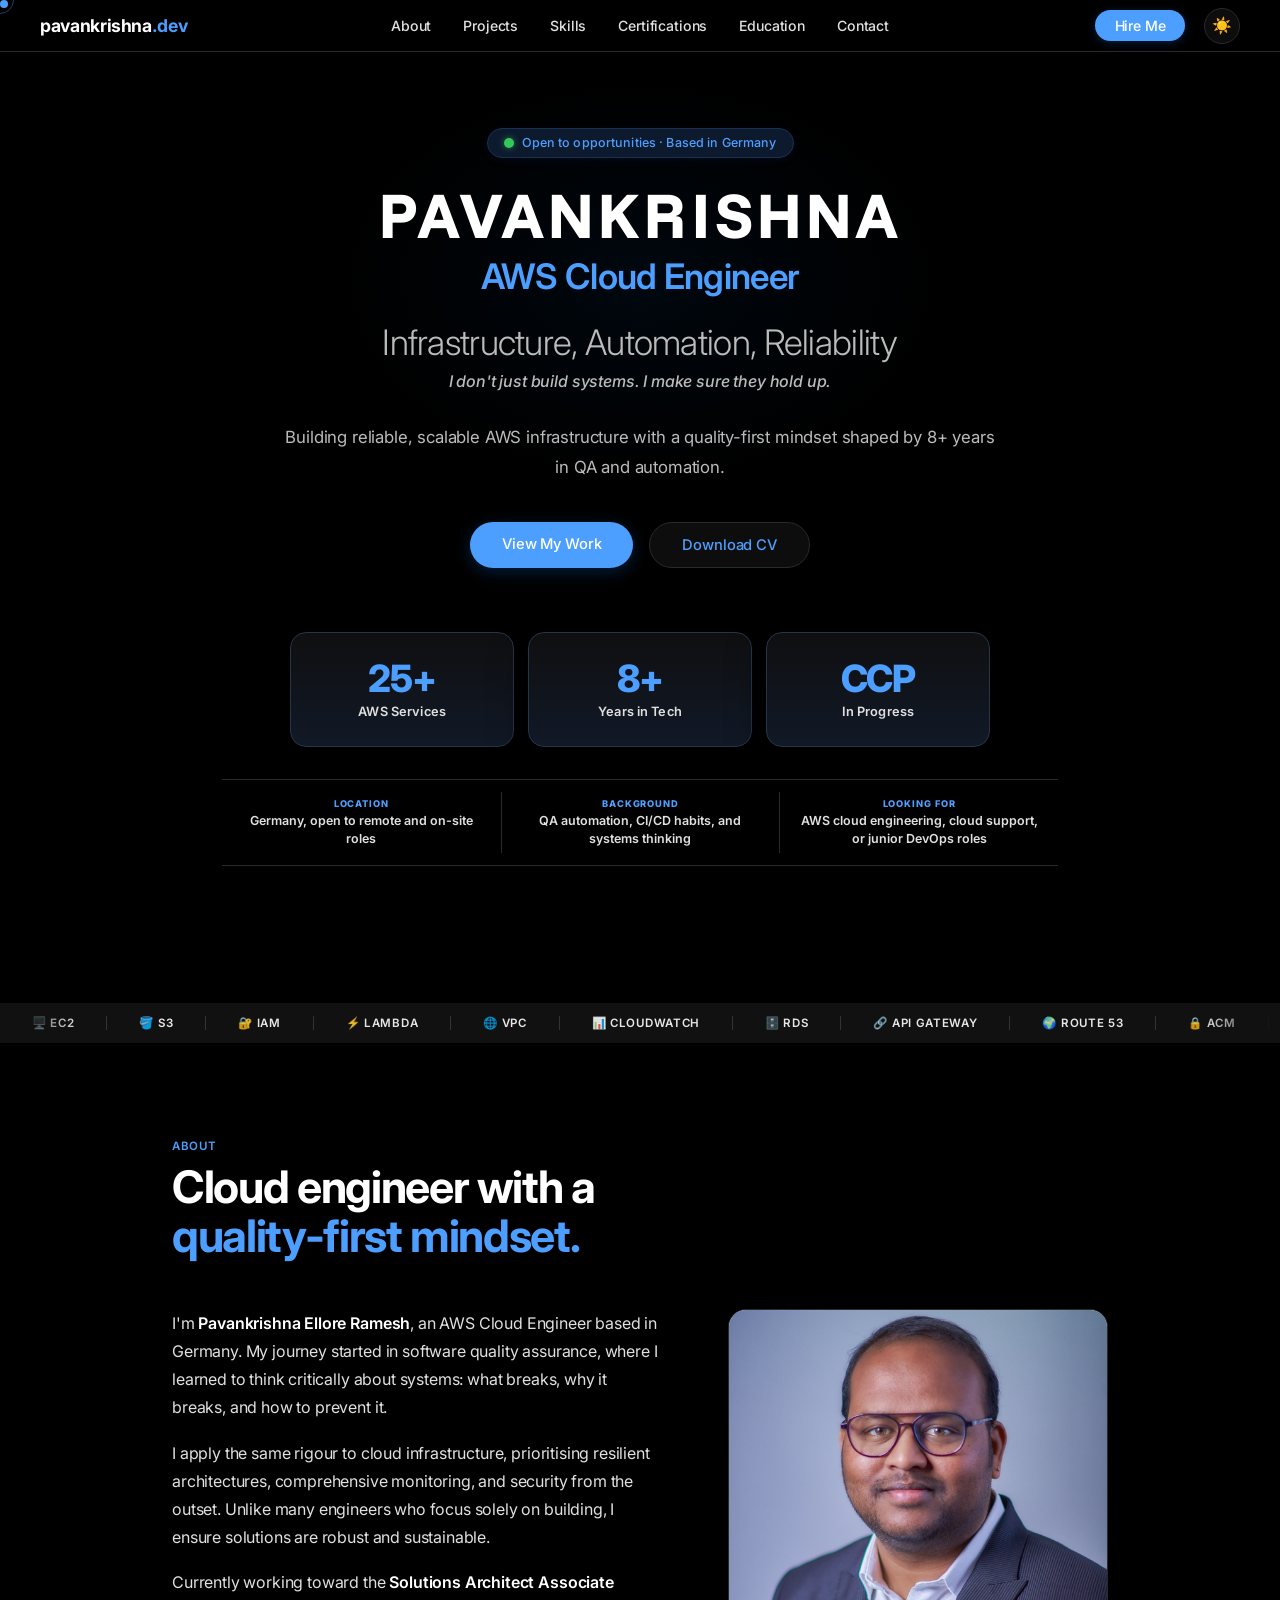
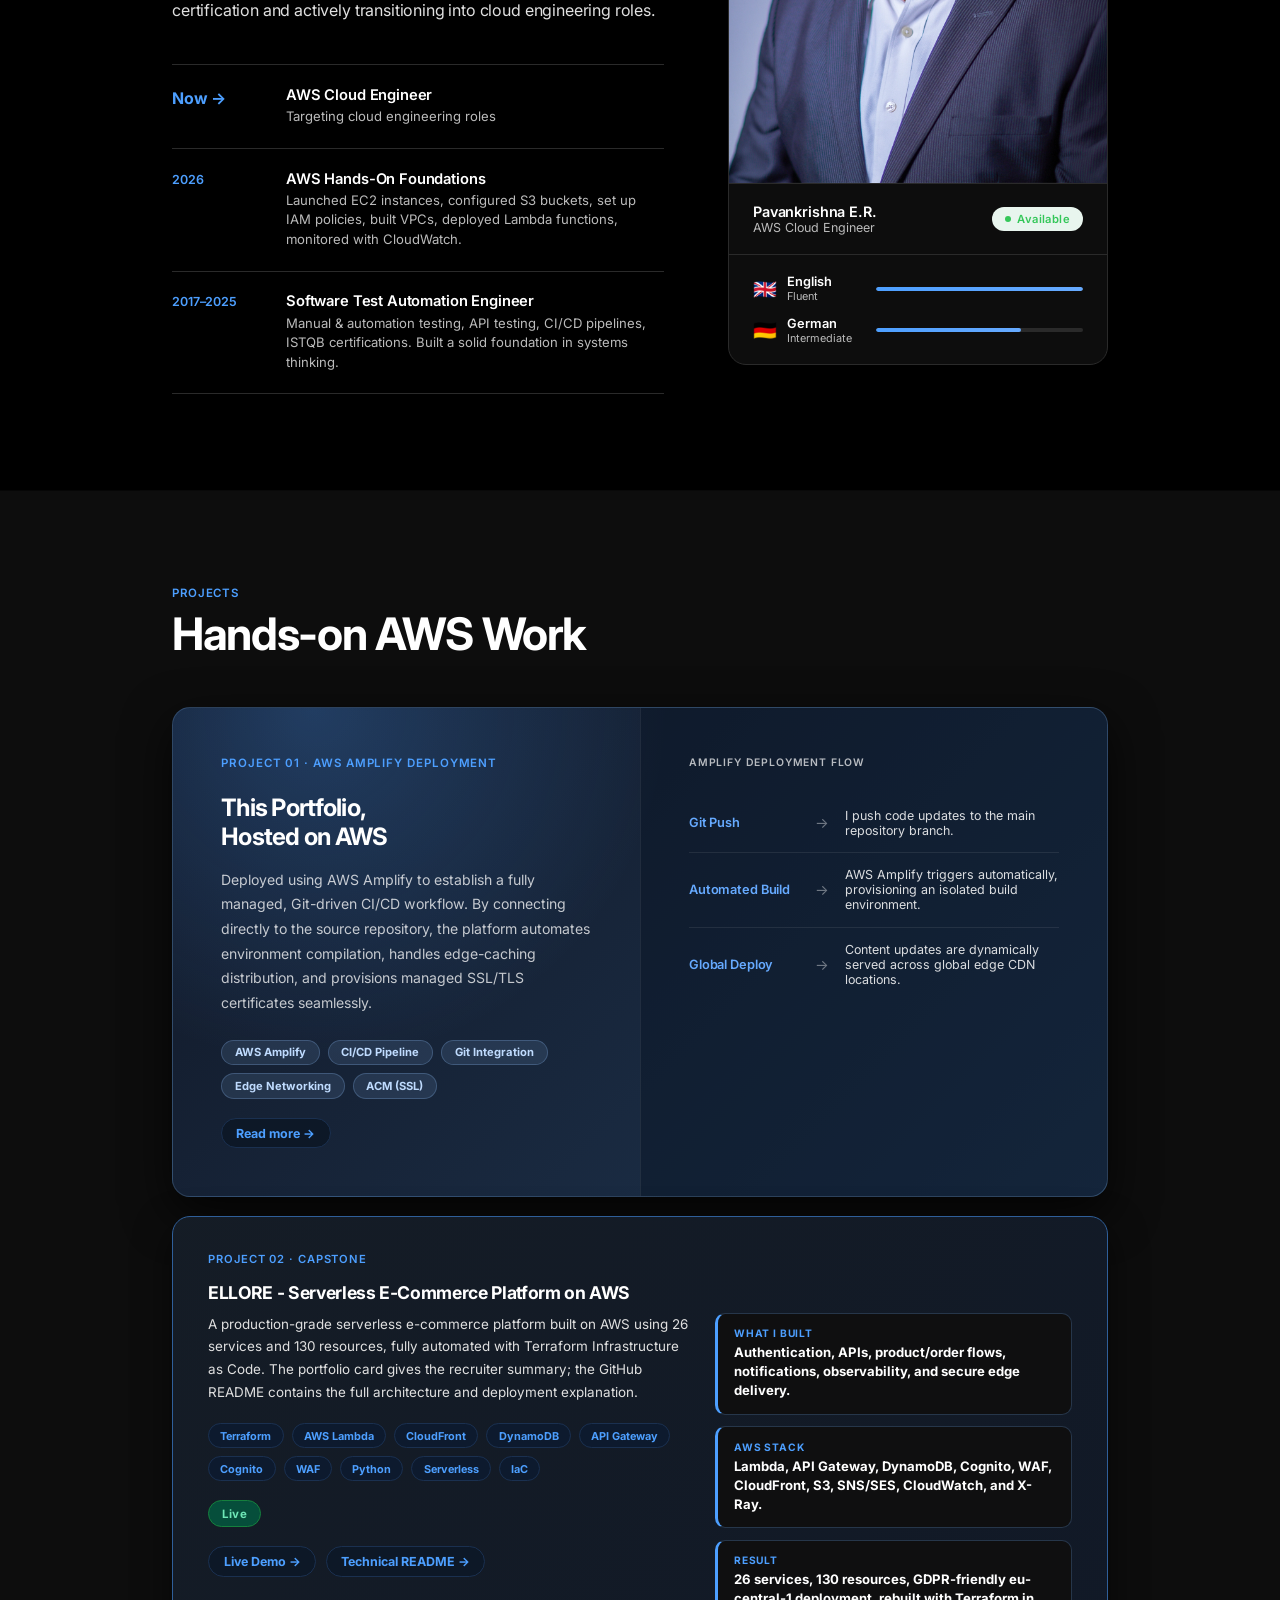
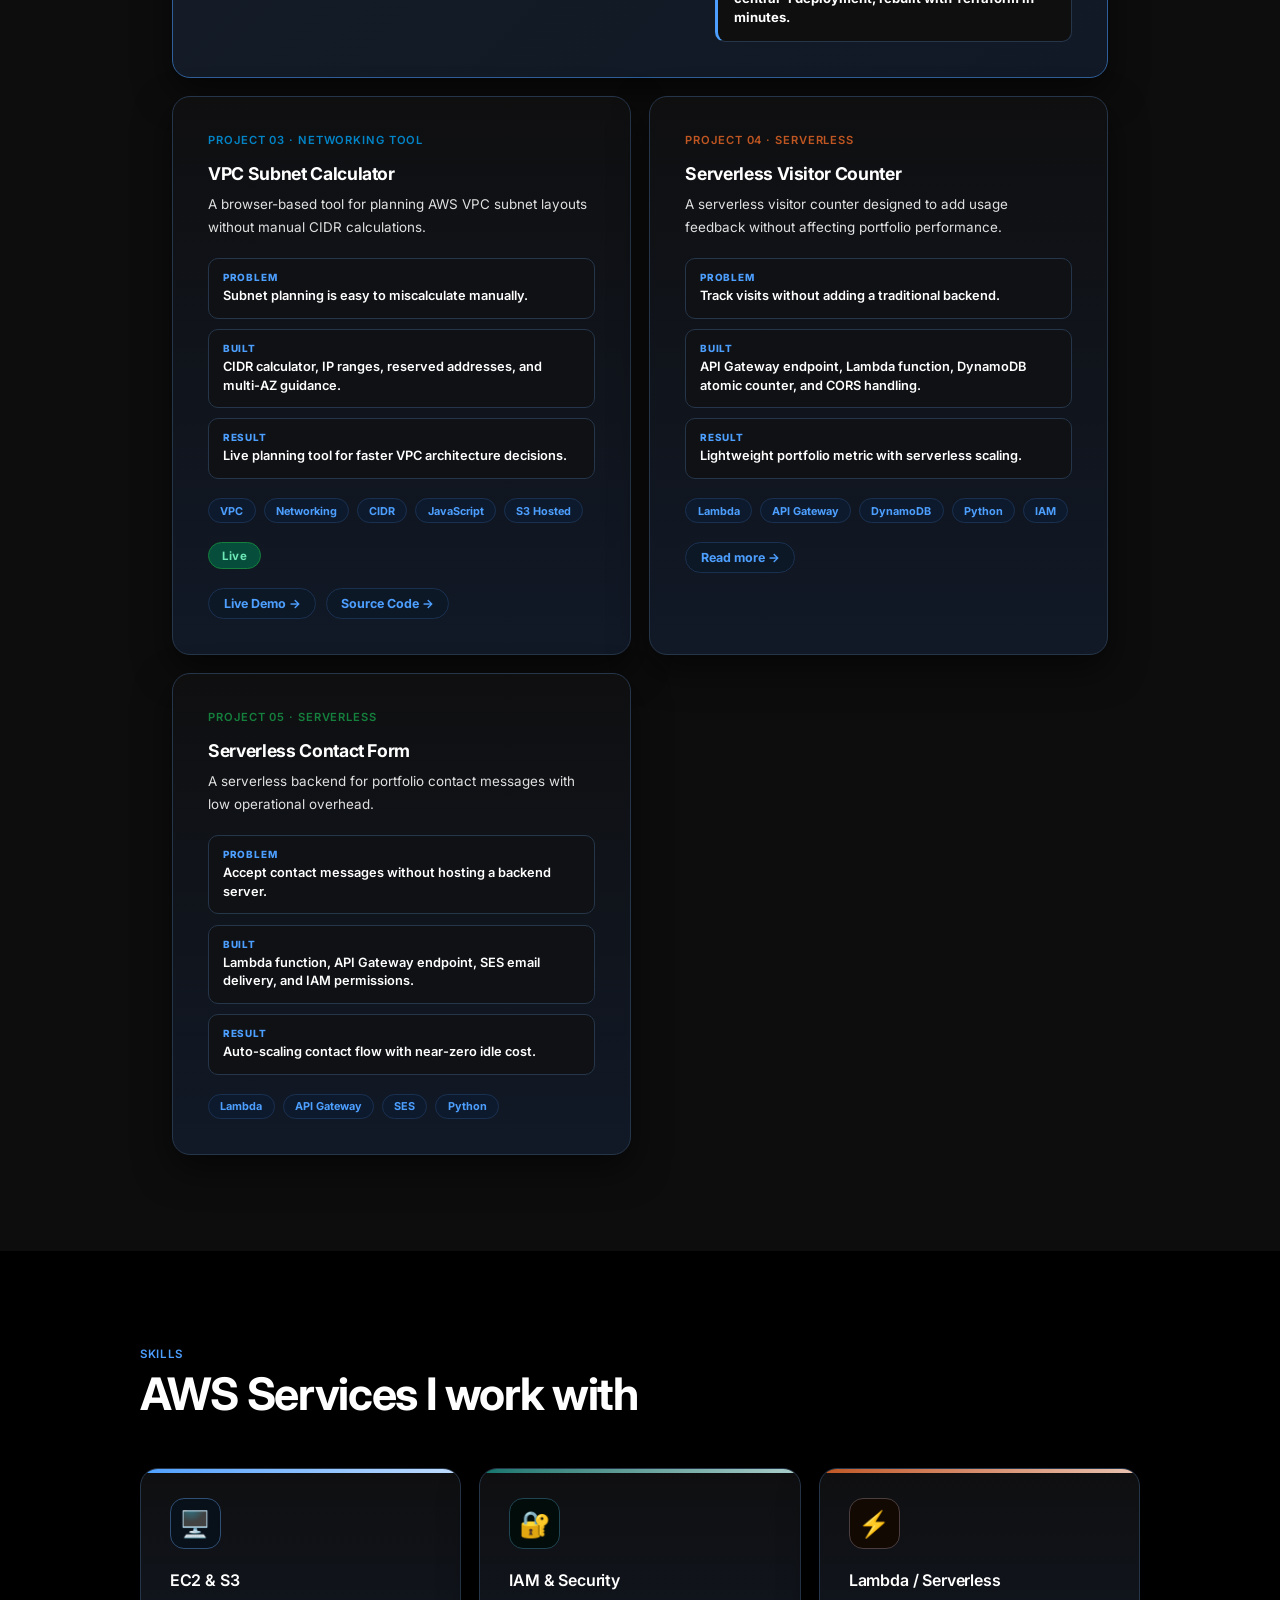
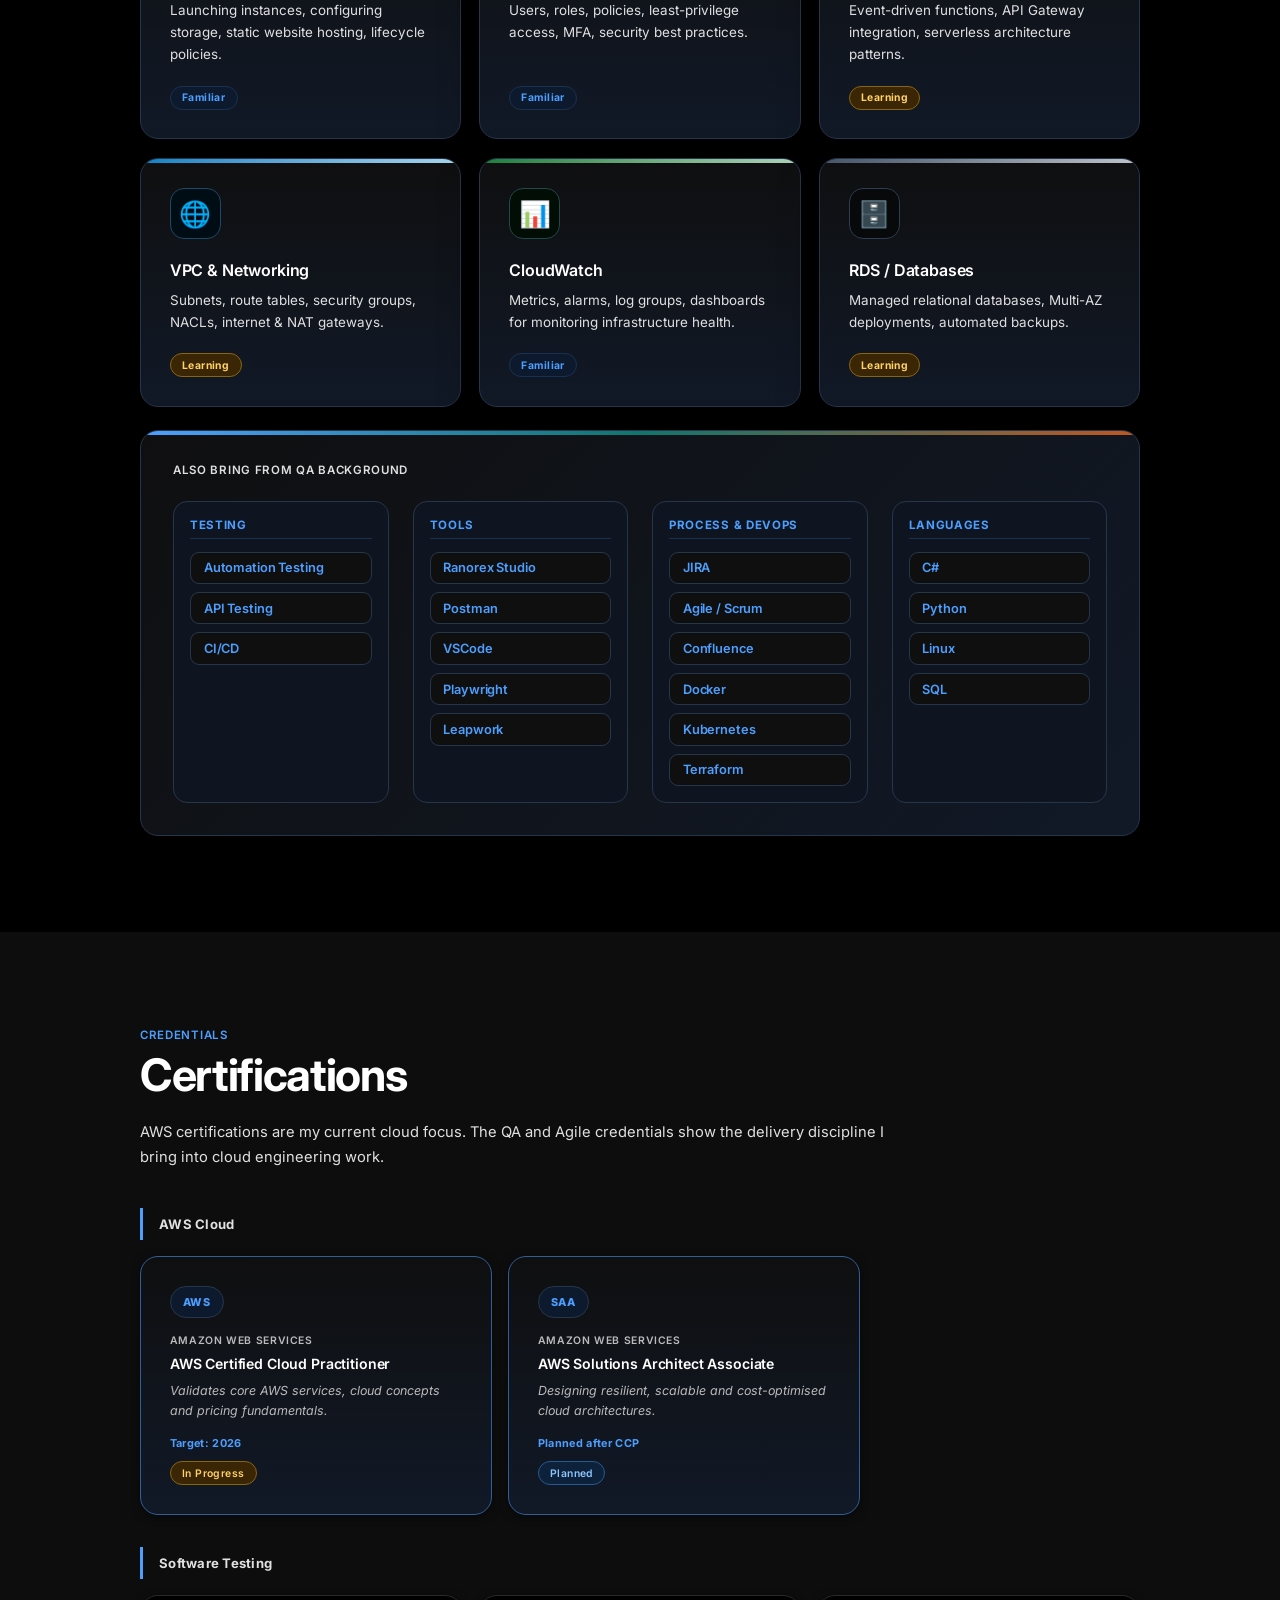
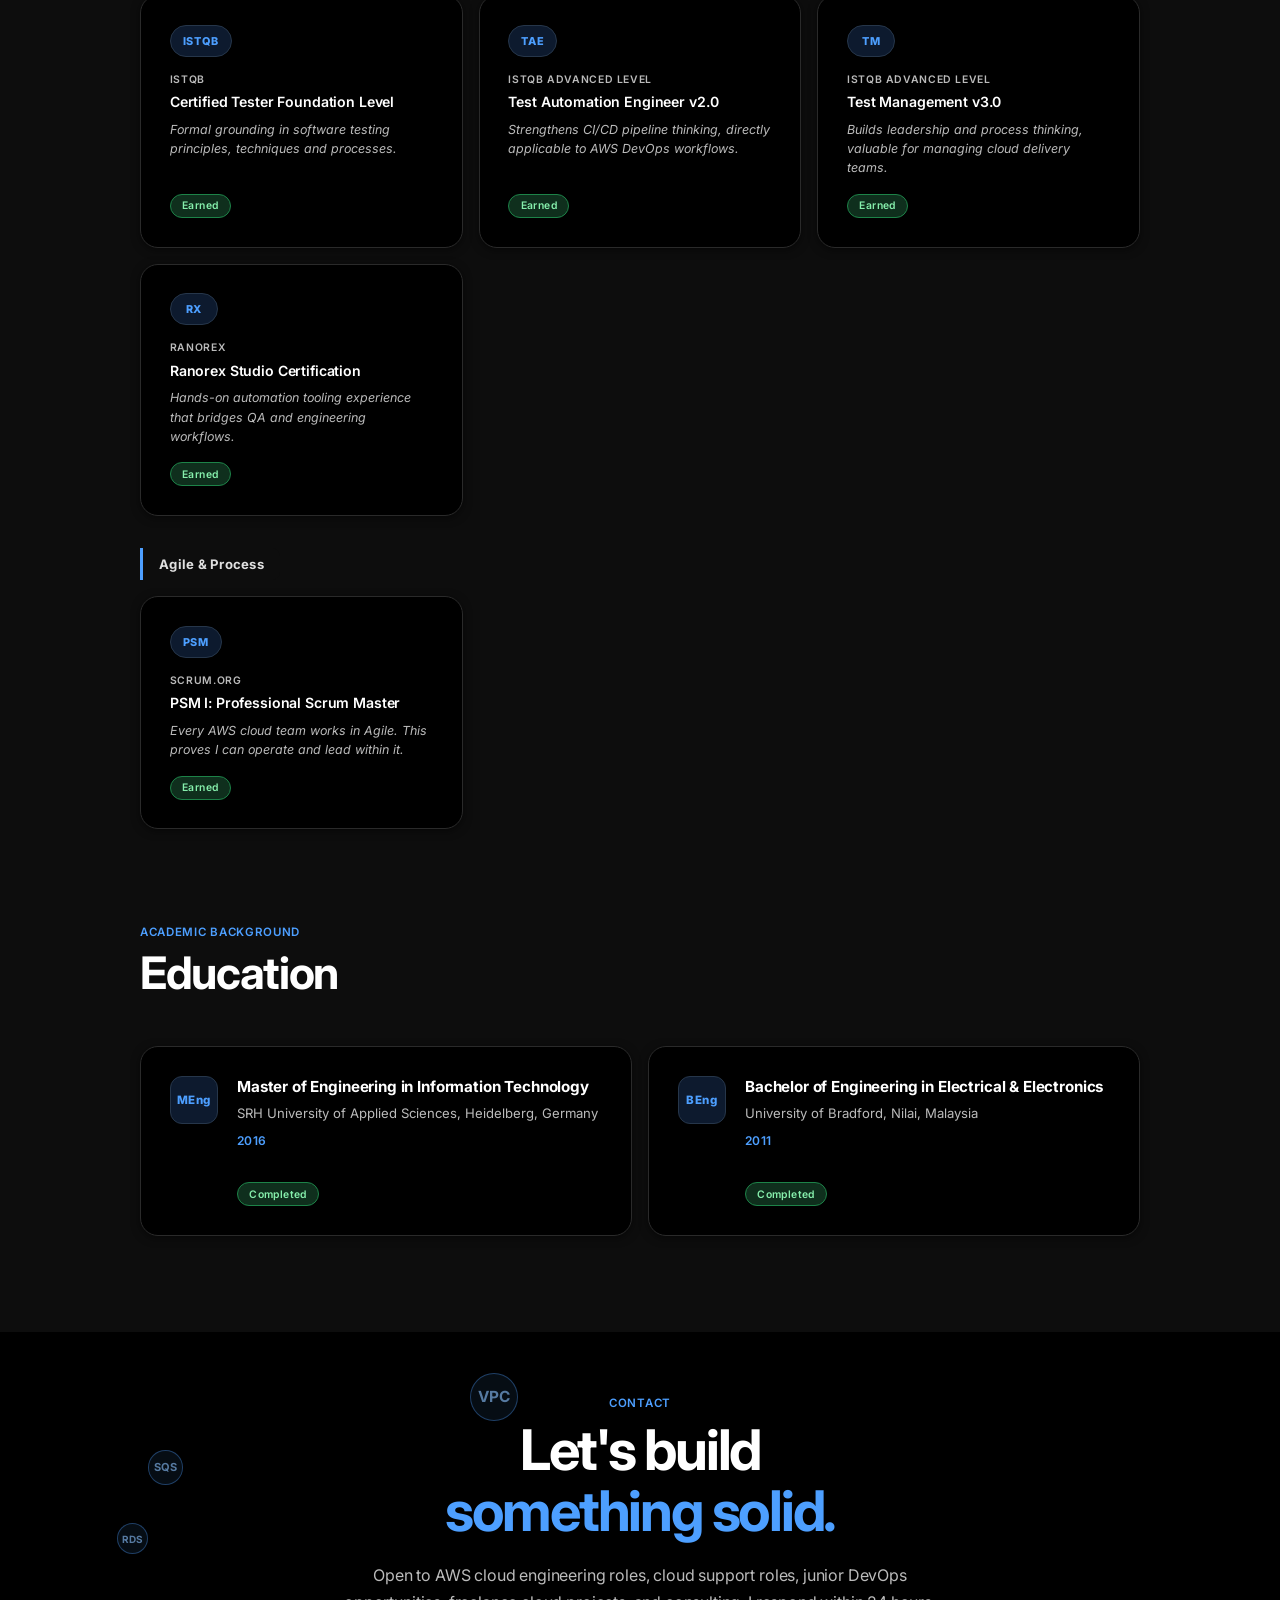
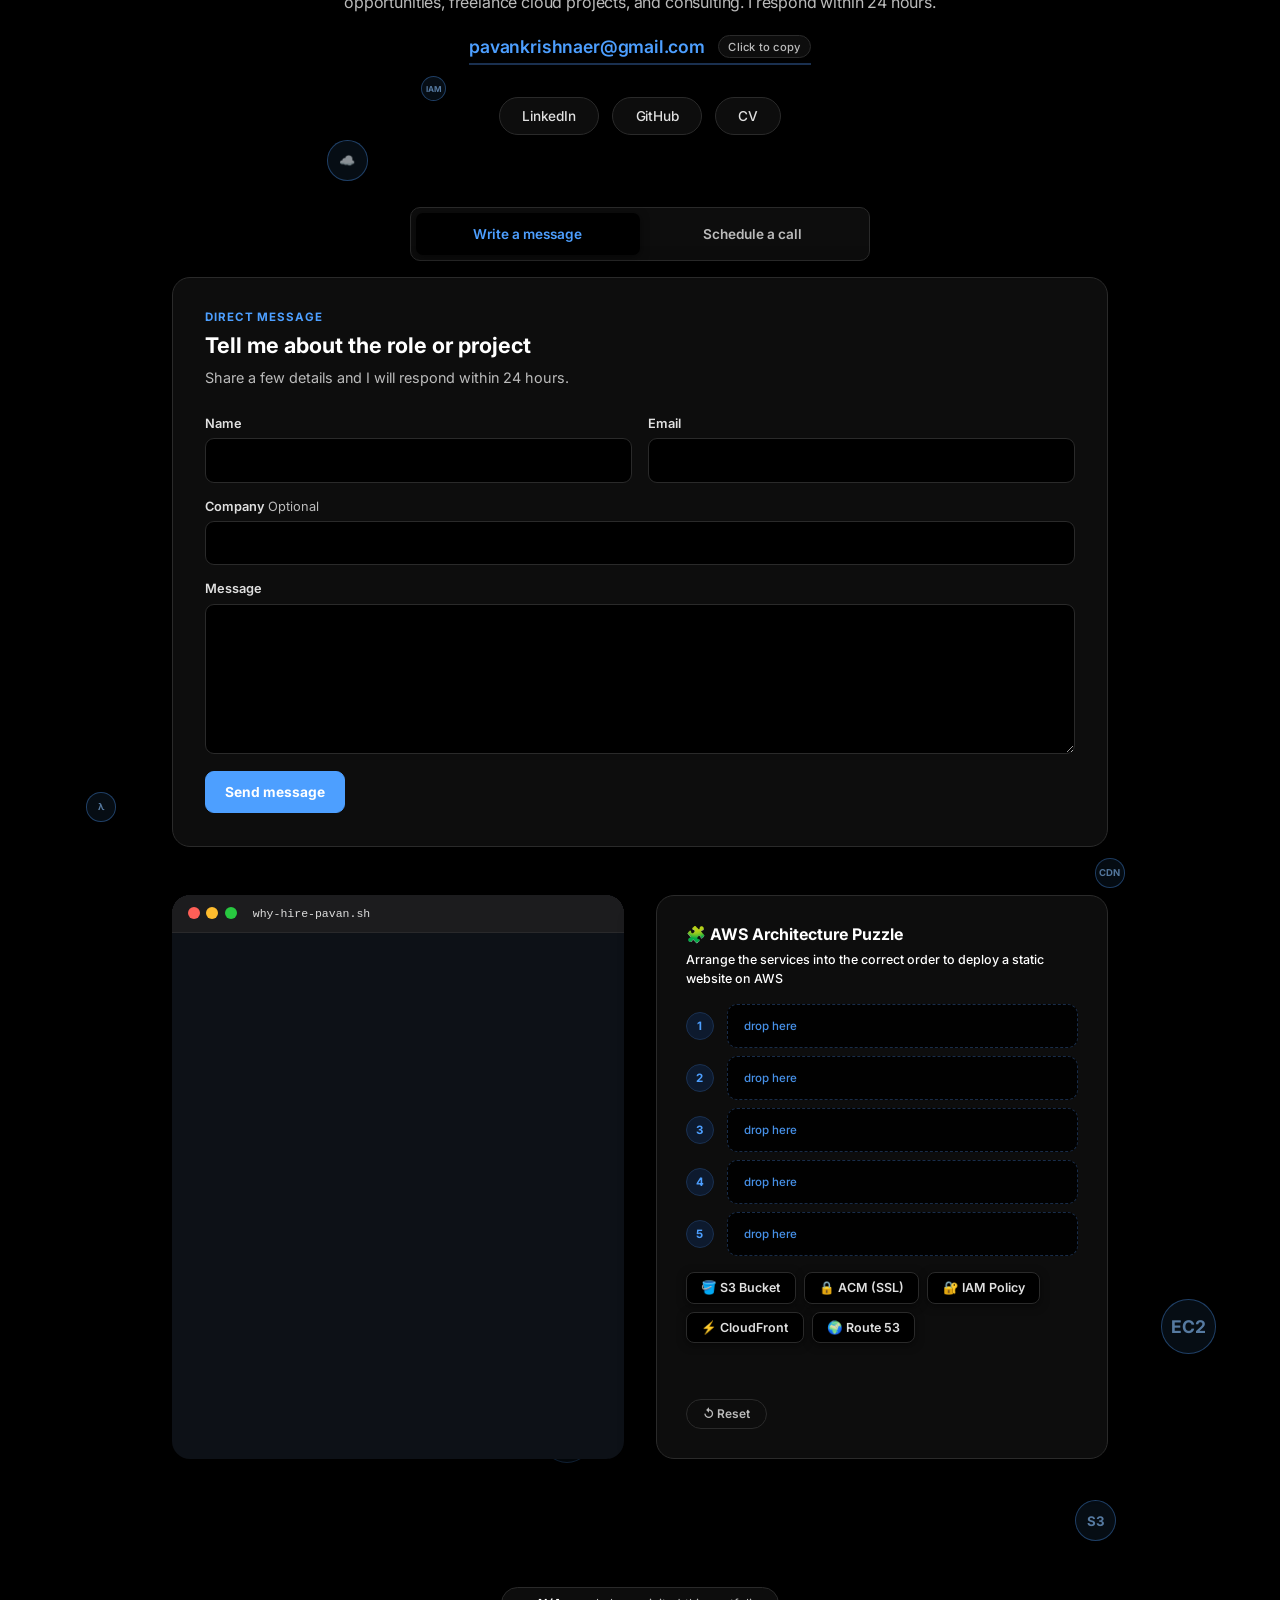
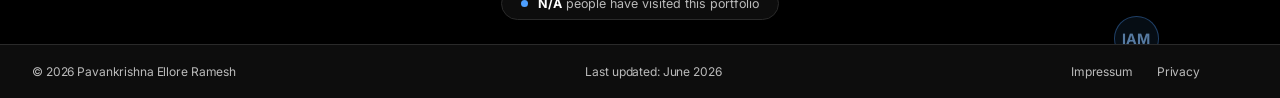
==== commit 72c7362c: "updated with Contact form and Calendly integration" ====
--- a/index.html
+++ b/index.html
@@ -622,6 +622,72 @@
       </div>
     </div>
 
+    <div class="contact-options contact-layer">
+      <div class="contact-option-tabs" role="tablist" aria-label="Contact options">
+        <button class="contact-option-tab active" id="messageTab" type="button" role="tab"
+          aria-selected="true" aria-controls="messagePanel" data-contact-view="message">
+          Write a message
+        </button>
+        <button class="contact-option-tab" id="calendarTab" type="button" role="tab"
+          aria-selected="false" aria-controls="calendarPanel" data-contact-view="calendar">
+          Schedule a call
+        </button>
+      </div>
+
+      <div class="contact-option-panel active" id="messagePanel" role="tabpanel" aria-labelledby="messageTab">
+        <div class="contact-panel-heading">
+          <span class="contact-panel-kicker">Direct message</span>
+          <h3>Tell me about the role or project</h3>
+          <p>Share a few details and I will respond within 24 hours.</p>
+        </div>
+
+        <form class="contact-form" id="recruiterContactForm" novalidate>
+          <div class="contact-form-row">
+            <div class="contact-field">
+              <label for="contactName">Name</label>
+              <input id="contactName" name="name" type="text" autocomplete="name" required>
+            </div>
+            <div class="contact-field">
+              <label for="contactEmail">Email</label>
+              <input id="contactEmail" name="email" type="email" autocomplete="email" required>
+            </div>
+          </div>
+          <div class="contact-field">
+            <label for="contactCompany">Company <span>Optional</span></label>
+            <input id="contactCompany" name="company" type="text" autocomplete="organization">
+          </div>
+          <div class="contact-field">
+            <label for="contactMessage">Message</label>
+            <textarea id="contactMessage" name="message" rows="6" required></textarea>
+          </div>
+          <div class="contact-field contact-honeypot" aria-hidden="true">
+            <label for="contactWebsite">Website</label>
+            <input id="contactWebsite" name="website" type="text" tabindex="-1" autocomplete="off">
+          </div>
+          <div class="contact-form-footer">
+            <button class="contact-submit" type="submit">Send message</button>
+            <p class="contact-form-status" id="contactFormStatus" role="status" aria-live="polite"></p>
+          </div>
+        </form>
+      </div>
+
+      <div class="contact-option-panel" id="calendarPanel" role="tabpanel" aria-labelledby="calendarTab" hidden>
+        <div class="contact-panel-heading">
+          <span class="contact-panel-kicker">Calendly</span>
+          <h3>Choose a convenient time</h3>
+          <p>Book a short conversation directly in the calendar below.</p>
+        </div>
+        <div class="calendly-frame">
+          <div class="calendly-inline-widget" data-url="https://calendly.com/pavankrishnaer"
+            style="min-width:320px;height:700px;"></div>
+        </div>
+        <p class="calendly-fallback">
+          Calendar not loading?
+          <a href="https://calendly.com/pavankrishnaer" target="_blank" rel="noopener noreferrer">Open Calendly</a>
+        </p>
+      </div>
+    </div>
+
     <!-- Two col: Terminal + Puzzle -->
     <div class="contact-two-col contact-layer">
 
@@ -660,7 +726,6 @@
   </section>
   <div id="site-footer"></div>
   <script src="common.js"></script>
-
   <script src="index.js"></script>
 
 </body>
--- a/index.css
+++ b/index.css
@@ -1383,6 +1383,223 @@
   box-shadow: var(--shadow-blue);
 }
 
+.contact-options {
+  width: min(100%, 1000px);
+  margin: 0 auto 3rem;
+  padding: 0 2rem;
+}
+
+.contact-option-tabs {
+  display: grid;
+  grid-template-columns: repeat(2, minmax(0, 1fr));
+  width: min(100%, 460px);
+  margin: 0 auto 1rem;
+  padding: 0.3rem;
+  border: 1px solid var(--border);
+  border-radius: 10px;
+  background: var(--bg2);
+}
+
+.contact-option-tab {
+  min-height: 42px;
+  border: 0;
+  border-radius: 7px;
+  background: transparent;
+  color: var(--muted);
+  cursor: pointer;
+  font: inherit;
+  font-size: 0.85rem;
+  font-weight: 600;
+  transition: background 0.2s, color 0.2s, box-shadow 0.2s;
+}
+
+.contact-option-tab:hover {
+  color: var(--blue);
+}
+
+.contact-option-tab.active {
+  background: var(--bg);
+  color: var(--blue);
+  box-shadow: var(--shadow-sm);
+}
+
+.contact-option-panel {
+  border: 1px solid var(--border);
+  border-radius: var(--radius);
+  background: var(--bg2);
+  box-shadow: var(--shadow-md);
+  padding: 2rem;
+}
+
+.contact-option-panel[hidden] {
+  display: none;
+}
+
+.contact-panel-heading {
+  max-width: 650px;
+  margin-bottom: 1.7rem;
+}
+
+.contact-panel-kicker {
+  display: block;
+  margin-bottom: 0.45rem;
+  color: var(--blue);
+  font-size: 0.72rem;
+  font-weight: 700;
+  letter-spacing: 0.08em;
+  text-transform: uppercase;
+}
+
+.contact-panel-heading h3 {
+  margin-bottom: 0.4rem;
+  color: var(--ink);
+  font-size: 1.35rem;
+  line-height: 1.3;
+}
+
+.contact-panel-heading p {
+  color: var(--muted);
+  font-size: 0.9rem;
+  line-height: 1.6;
+}
+
+.contact-form {
+  display: grid;
+  gap: 1rem;
+}
+
+.contact-form-row {
+  display: grid;
+  grid-template-columns: repeat(2, minmax(0, 1fr));
+  gap: 1rem;
+}
+
+.contact-field {
+  display: grid;
+  gap: 0.45rem;
+}
+
+.contact-field label {
+  color: var(--ink2);
+  font-size: 0.8rem;
+  font-weight: 600;
+}
+
+.contact-field label span {
+  color: var(--muted);
+  font-weight: 400;
+}
+
+.contact-field input,
+.contact-field textarea {
+  width: 100%;
+  border: 1px solid var(--border);
+  border-radius: 9px;
+  background: var(--bg);
+  color: var(--ink);
+  font: inherit;
+  font-size: 0.9rem;
+  padding: 0.8rem 0.9rem;
+  transition: border-color 0.2s, box-shadow 0.2s;
+}
+
+.contact-field textarea {
+  min-height: 150px;
+  resize: vertical;
+}
+
+.contact-field input:focus,
+.contact-field textarea:focus {
+  border-color: var(--blue);
+  box-shadow: 0 0 0 3px rgba(77, 159, 255, 0.14);
+  outline: none;
+}
+
+.contact-honeypot {
+  position: absolute;
+  left: -10000px;
+  width: 1px;
+  height: 1px;
+  overflow: hidden;
+}
+
+.contact-form-footer {
+  display: flex;
+  align-items: center;
+  gap: 1rem;
+  min-height: 44px;
+}
+
+.contact-submit {
+  flex-shrink: 0;
+  min-height: 42px;
+  border: 1px solid var(--blue);
+  border-radius: 9px;
+  background: var(--blue);
+  color: #ffffff;
+  cursor: pointer;
+  font: inherit;
+  font-size: 0.86rem;
+  font-weight: 700;
+  padding: 0.7rem 1.2rem;
+  transition: background 0.2s, border-color 0.2s, transform 0.2s;
+}
+
+.contact-submit:hover {
+  border-color: var(--blue-hover);
+  background: var(--blue-hover);
+  transform: translateY(-1px);
+}
+
+.contact-submit:disabled {
+  cursor: wait;
+  opacity: 0.65;
+  transform: none;
+}
+
+.contact-form-status {
+  color: var(--muted);
+  font-size: 0.8rem;
+  line-height: 1.4;
+}
+
+.contact-form-status.success {
+  color: var(--green);
+}
+
+.contact-form-status.error {
+  color: #c0392b;
+}
+
+[data-theme="dark"] .contact-form-status.error {
+  color: #ff8b8b;
+}
+
+.calendly-frame {
+  width: 100%;
+  overflow: hidden;
+  border: 1px solid var(--border);
+  border-radius: 12px;
+  background: #ffffff;
+}
+
+.calendly-inline-widget {
+  width: 100%;
+  min-width: 0 !important;
+}
+
+.calendly-fallback {
+  margin-top: 0.9rem;
+  color: var(--muted);
+  font-size: 0.8rem;
+  text-align: center;
+}
+
+.calendly-fallback a {
+  color: var(--blue);
+  font-weight: 600;
+}
+
 .a-dot {
   width: 7px;
   height: 7px;
@@ -1839,6 +2056,7 @@
   .qa-columns,
   .edu-grid,
   .contact-hero,
+  .contact-options,
   .contact-two-col,
   .terminal-card,
   .puzzle-card,
@@ -1990,6 +2208,41 @@
 
   #emailText::before {
     content: attr(data-short-email);
+  }
+
+  .contact-options {
+    padding: 0 1rem;
+    margin-bottom: 2rem;
+  }
+
+  .contact-option-tabs {
+    width: 100%;
+  }
+
+  .contact-option-panel {
+    padding: 1.25rem;
+  }
+
+  .contact-form-row {
+    grid-template-columns: minmax(0, 1fr);
+  }
+
+  .contact-form-footer {
+    align-items: stretch;
+    flex-direction: column;
+  }
+
+  .contact-submit {
+    width: 100%;
+  }
+
+  .contact-form-status {
+    min-height: 1.2rem;
+    text-align: center;
+  }
+
+  .calendly-frame {
+    margin-inline: 0;
   }
 
   .arch-item,
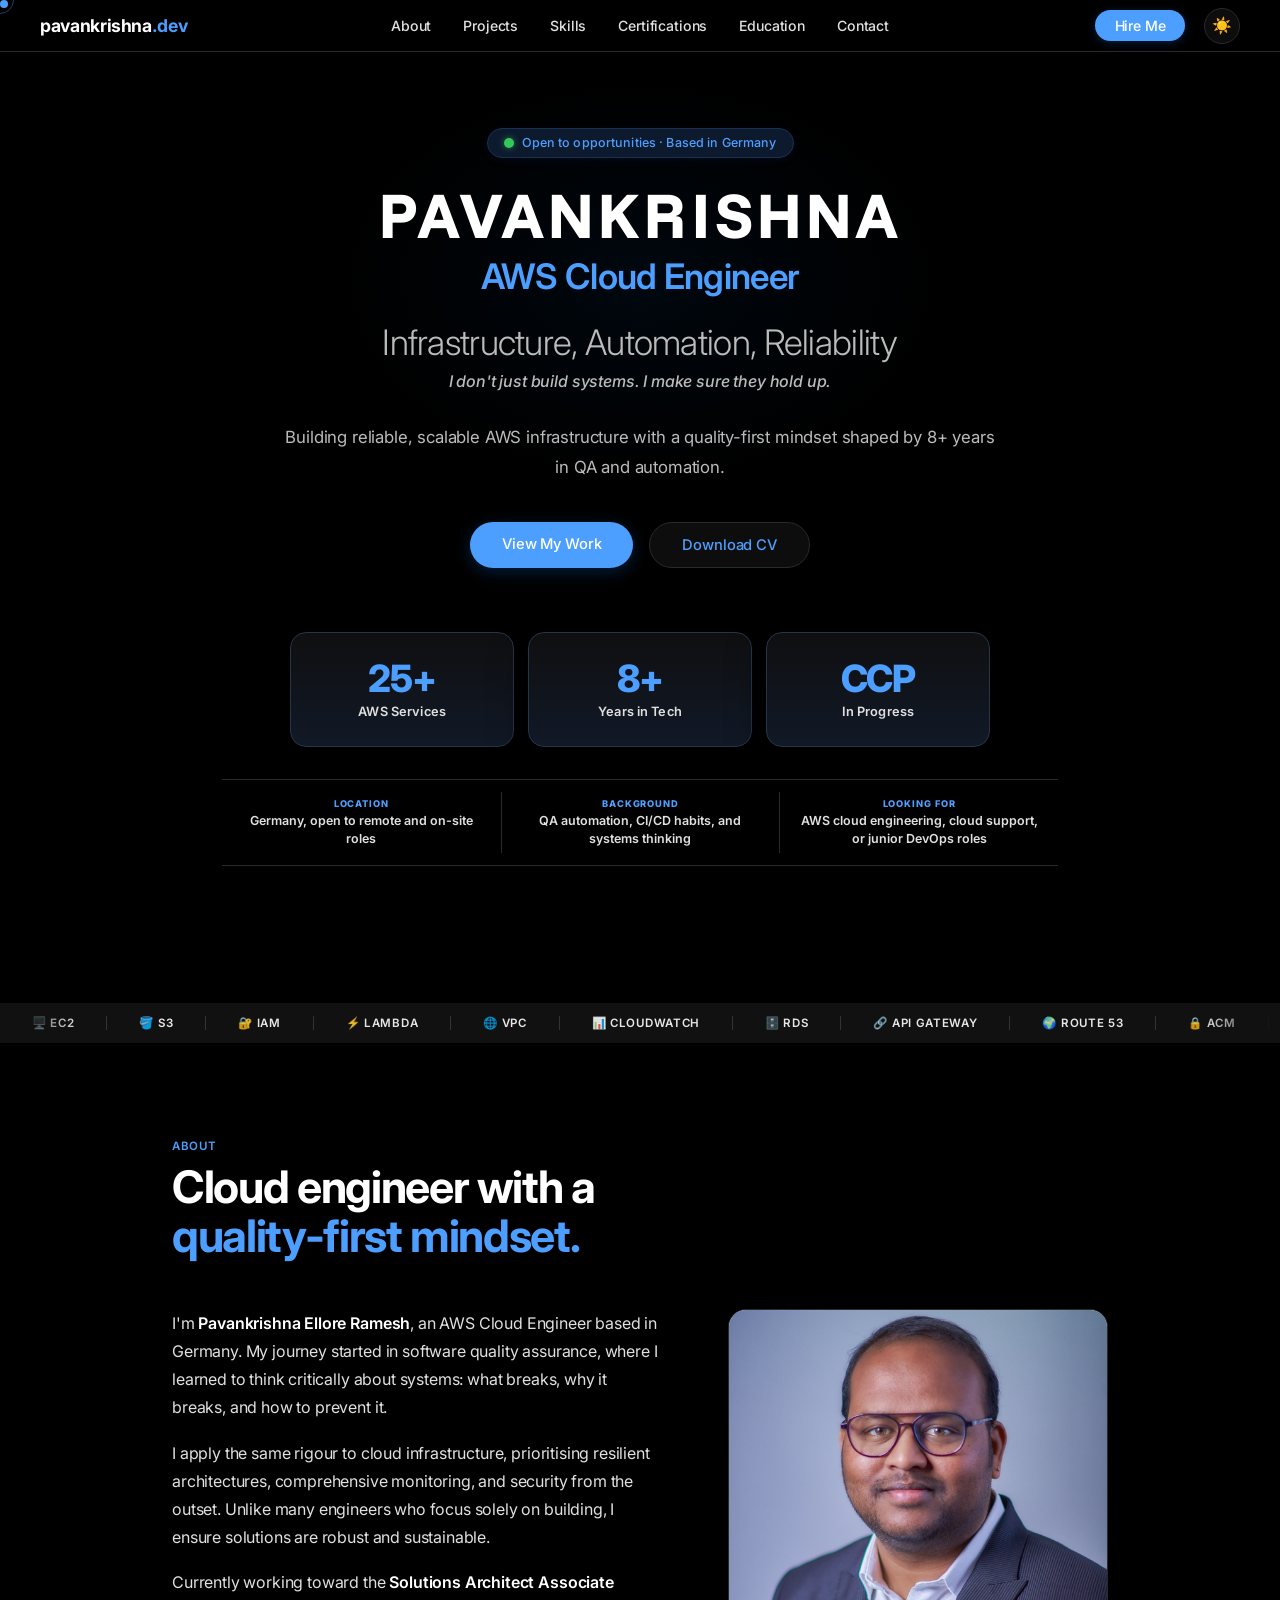
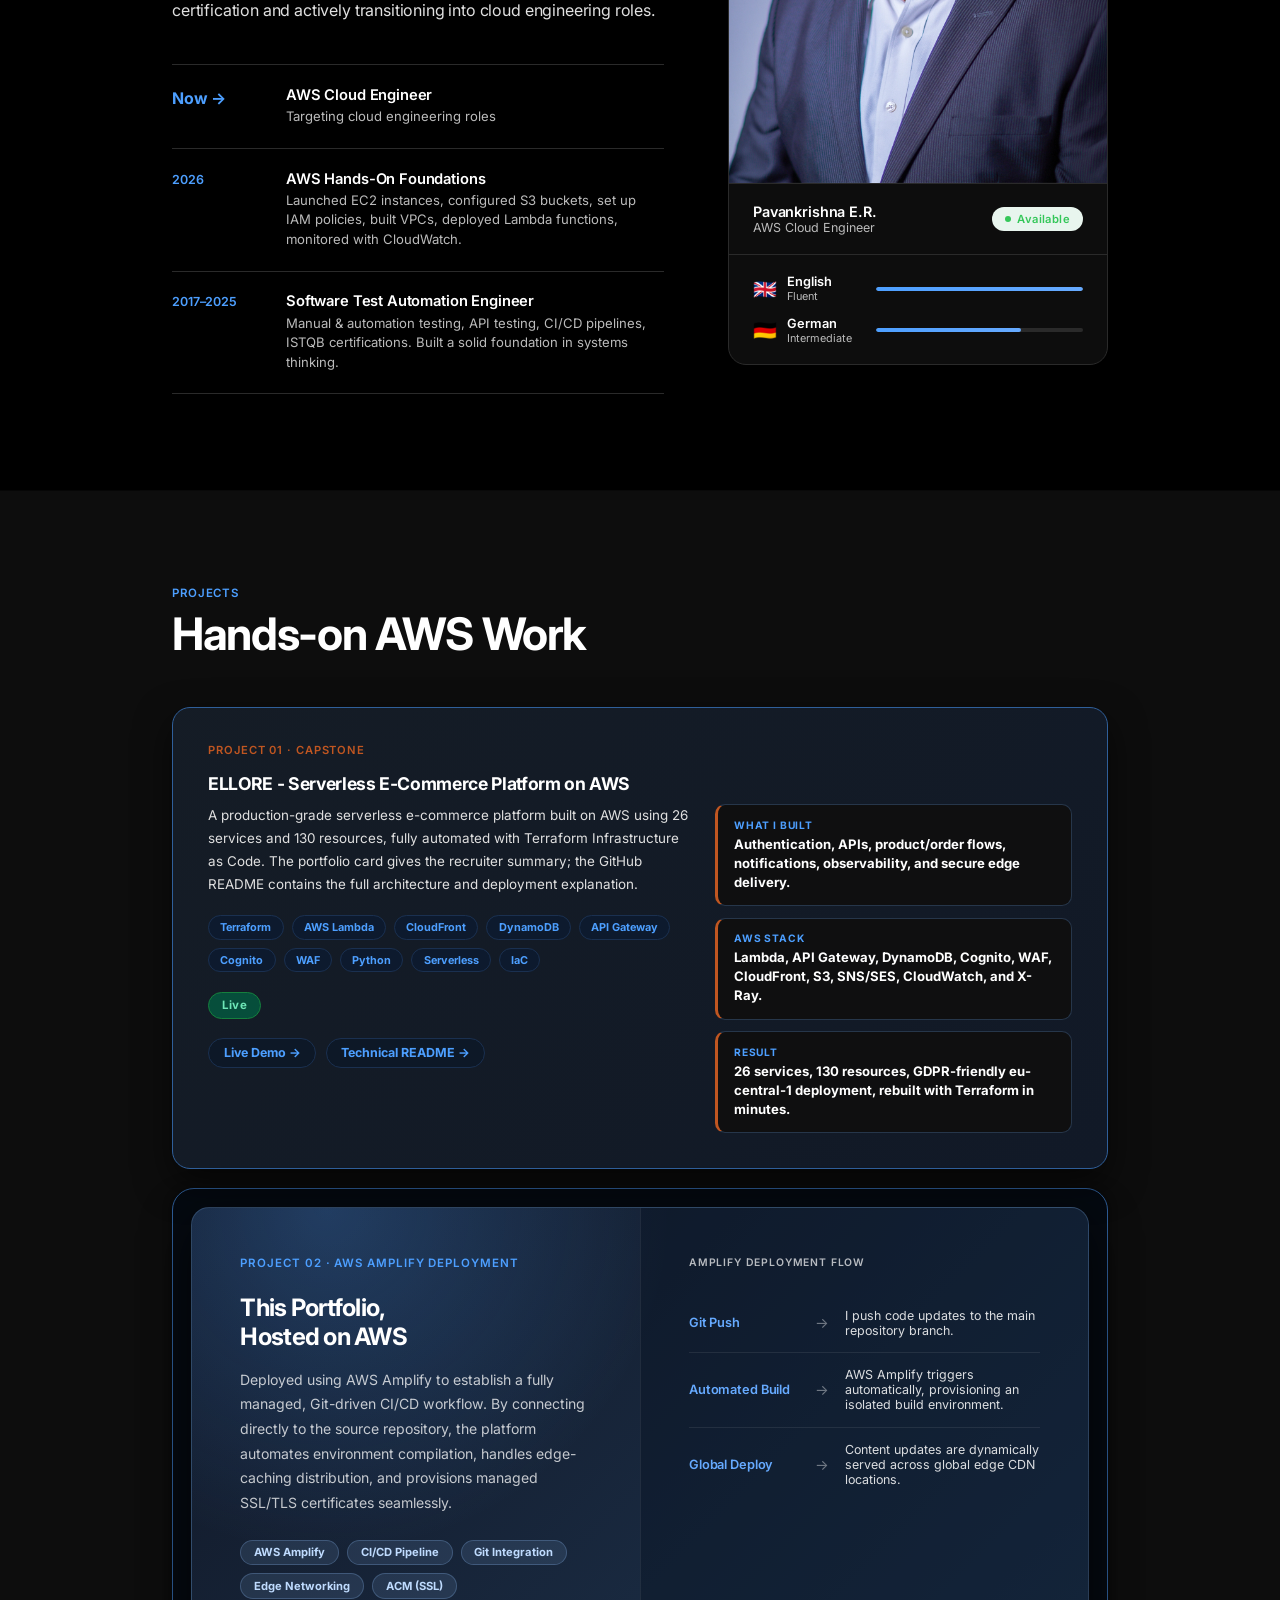
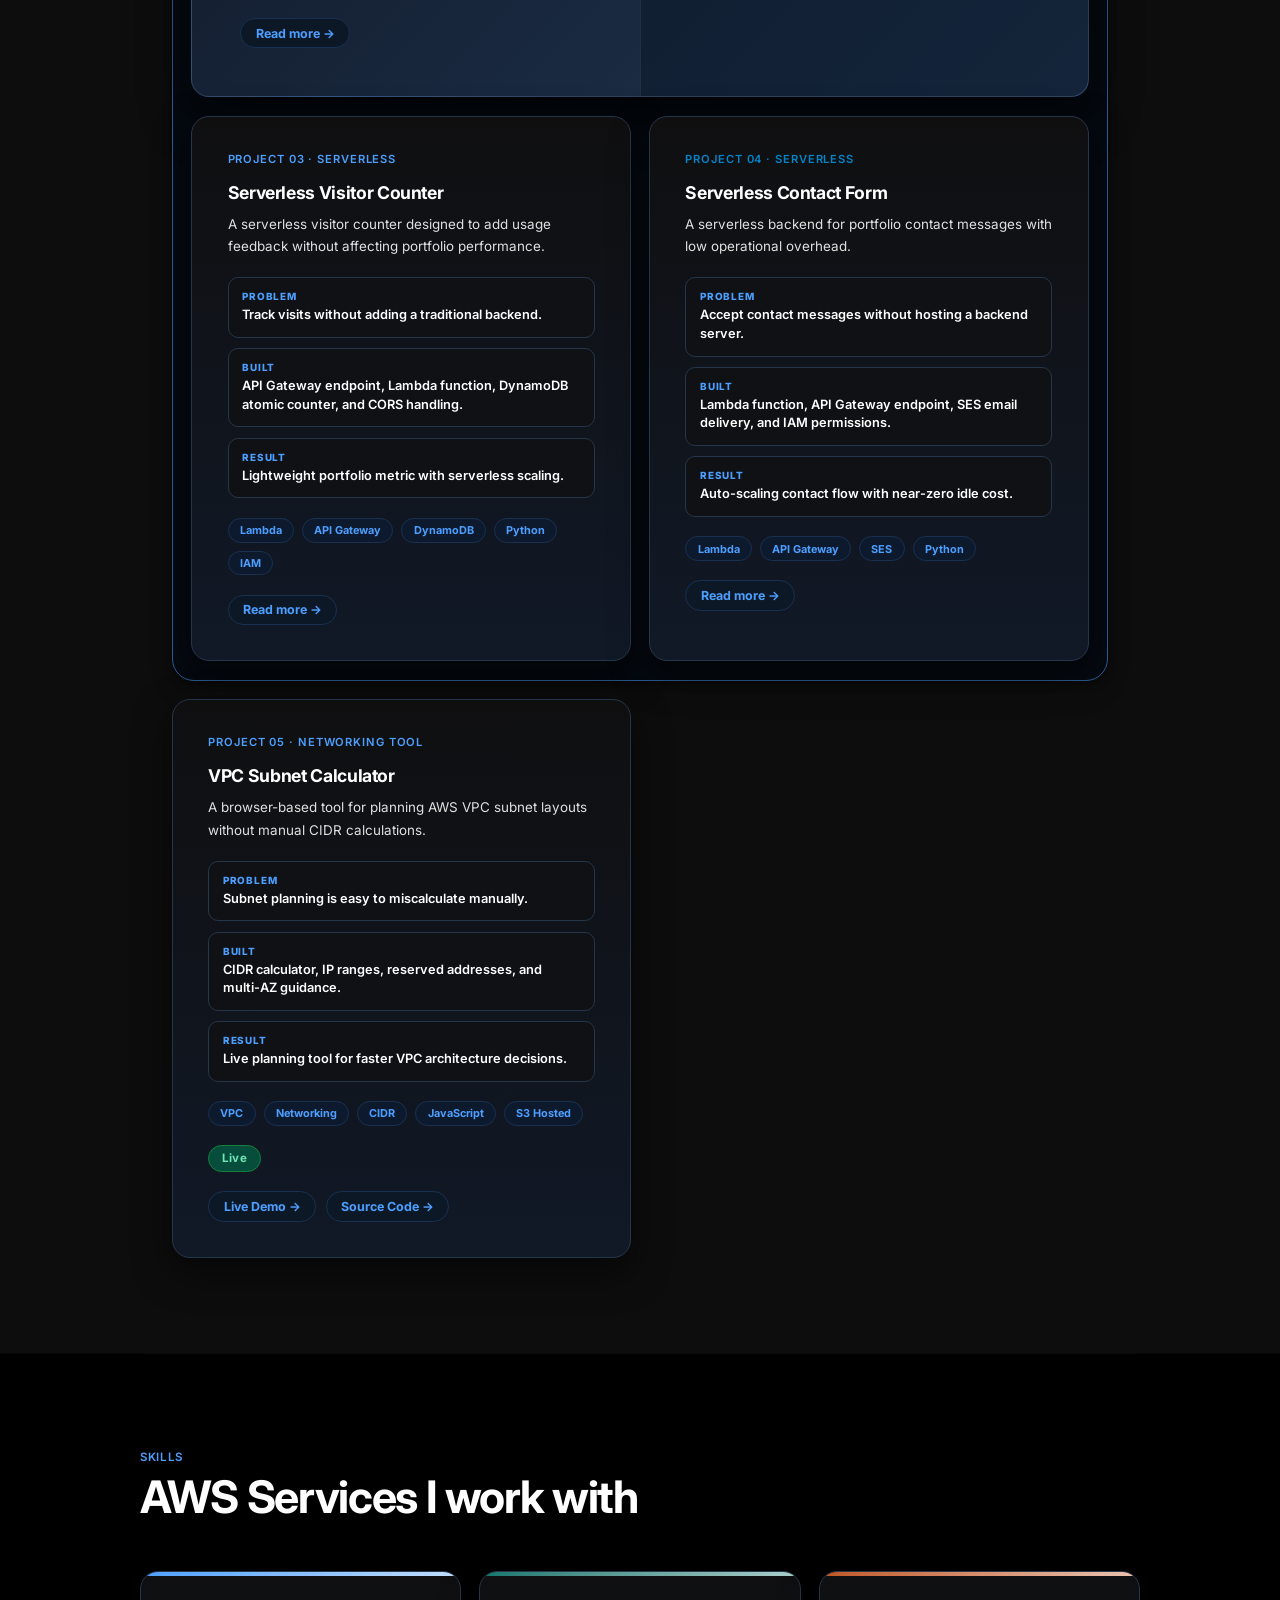
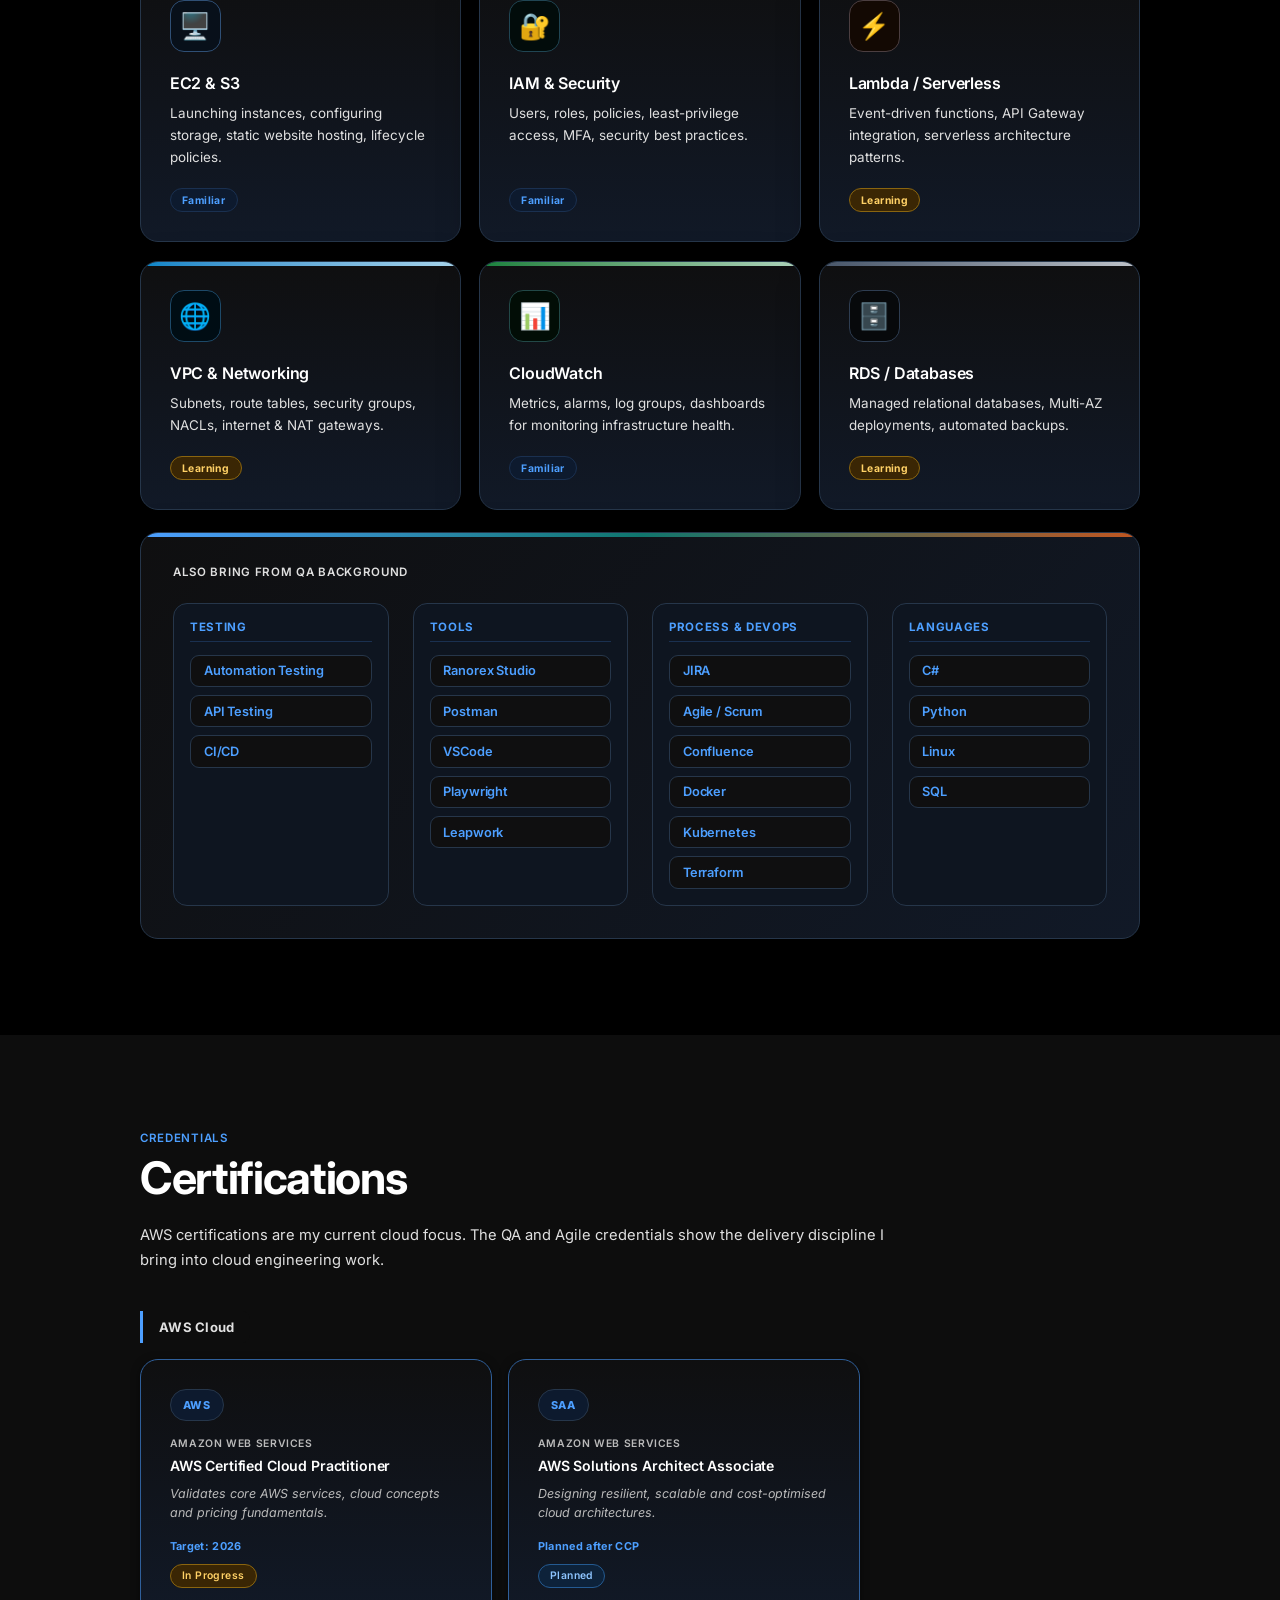
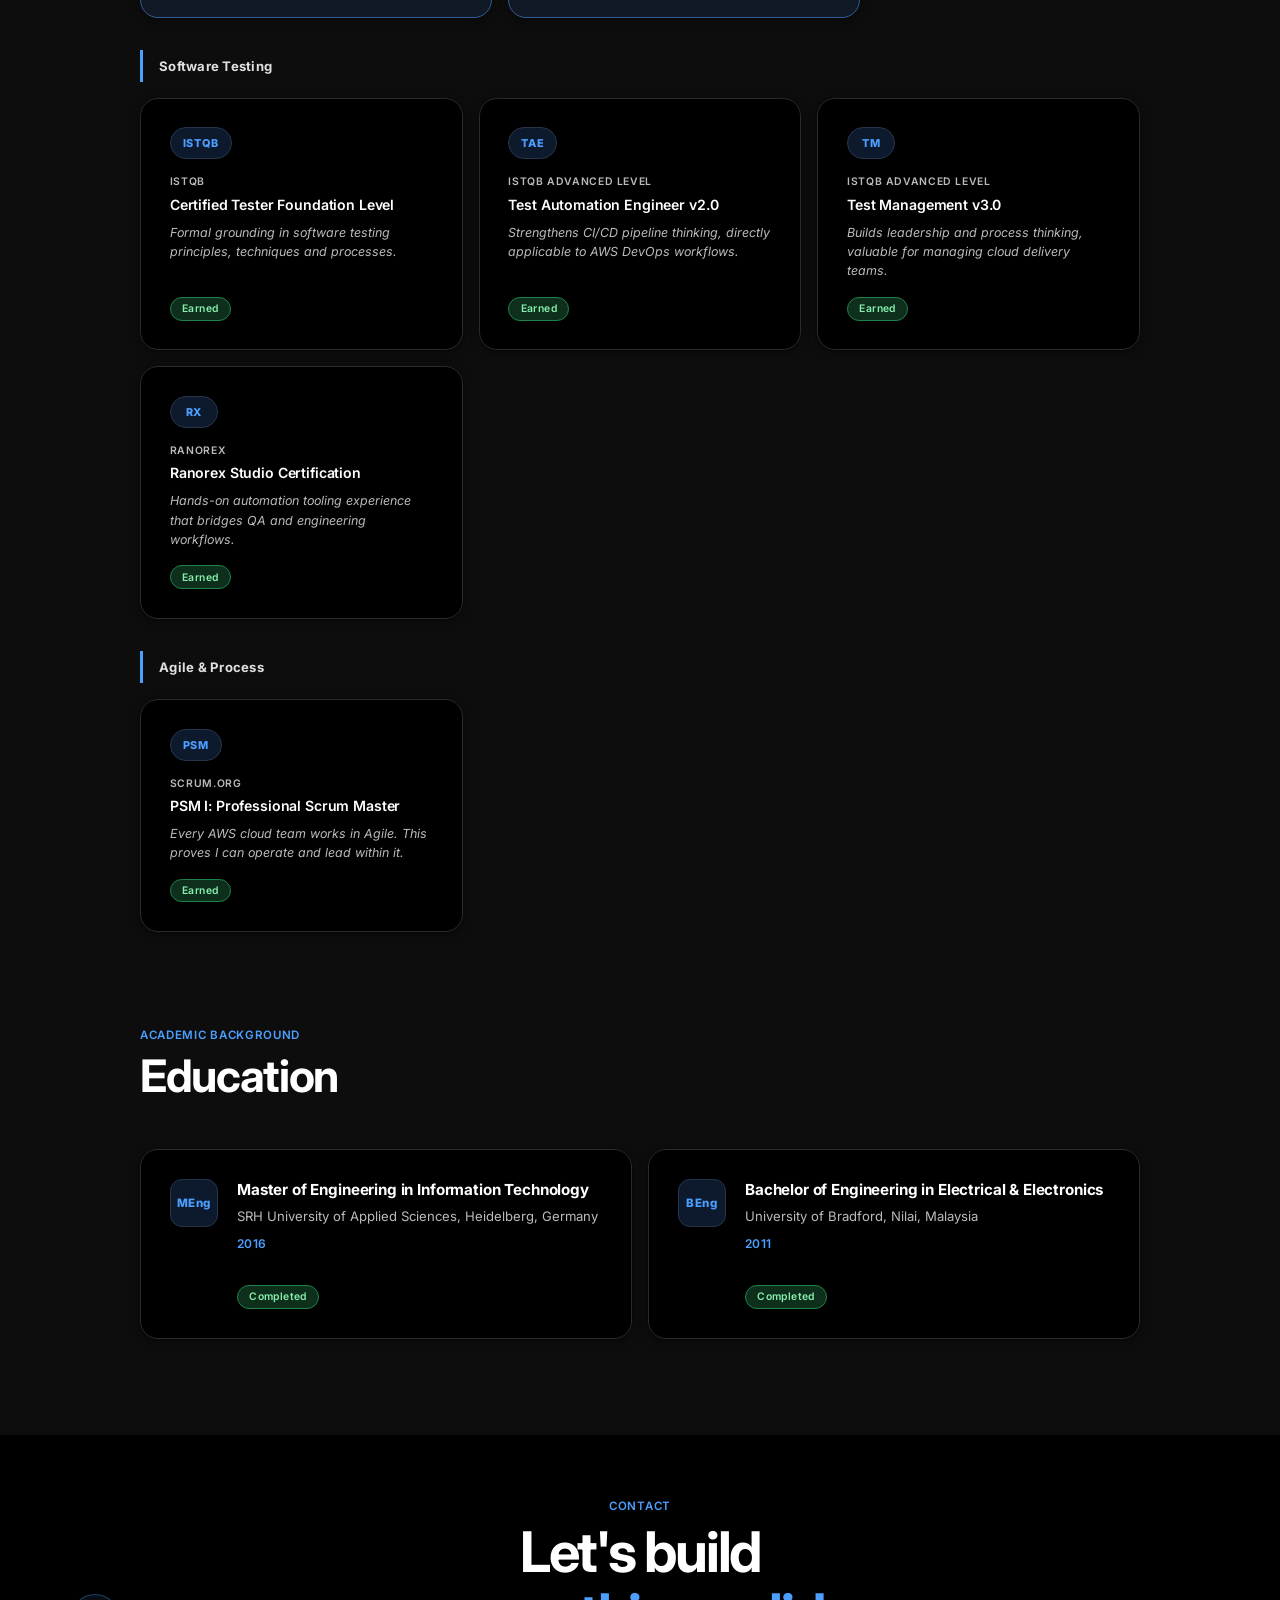
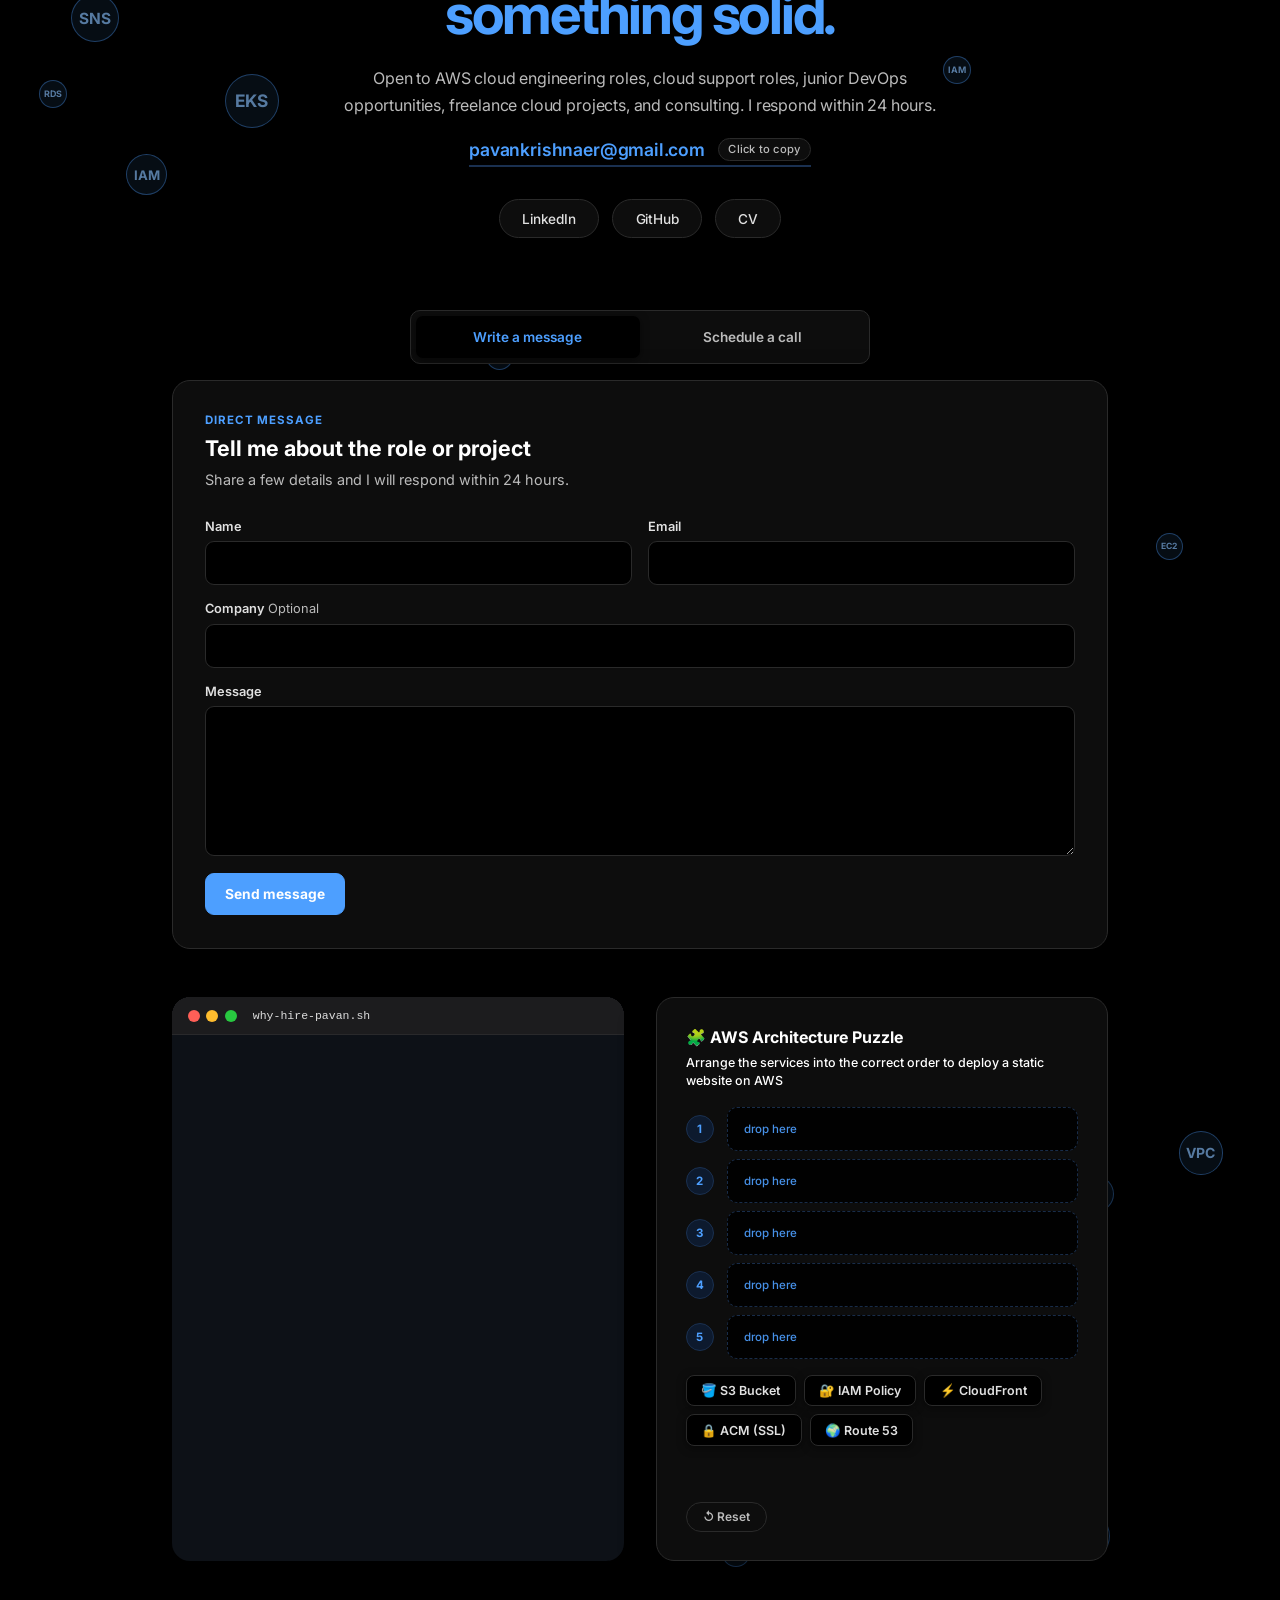
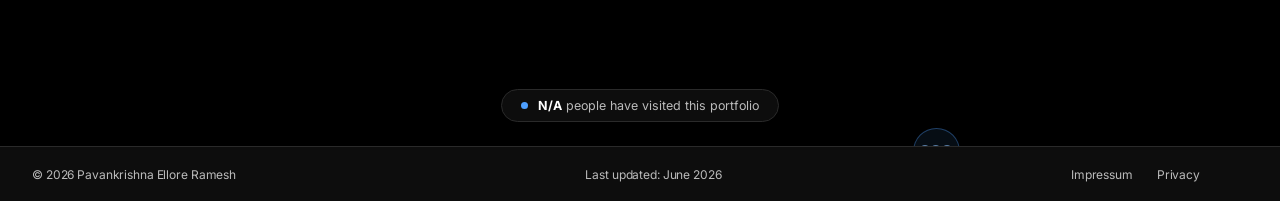
==== commit c82f6f29: "Added contact form Updated with few UI changes" ====
--- a/index.html
+++ b/index.html
@@ -244,93 +244,143 @@
     <h2 class="sec-title">Hands-on AWS Work</h2>
 
     <!-- PROJECT 01 -->
-    <div class="proj-featured">
-      <div class="proj-feat-left">
-        <div class="proj-num">Project 01 · AWS Amplify Deployment</div>
-        <div class="proj-name">This Portfolio,<br>Hosted on AWS</div>
-        <p class="proj-desc">Deployed using AWS Amplify to establish a fully managed, Git-driven CI/CD workflow. By
-          connecting directly to the source repository, the platform automates environment compilation, handles
-          edge-caching distribution, and provisions managed SSL/TLS certificates seamlessly.</p>
-        <div class="proj-tags">
-          <span class="proj-tag">AWS Amplify</span>
-          <span class="proj-tag">CI/CD Pipeline</span>
-          <span class="proj-tag">Git Integration</span>
-          <span class="proj-tag">Edge Networking</span>
-          <span class="proj-tag">ACM (SSL)</span>
-        </div>
-        <div class="pc-actions">
-          <a href="how-i-built-this.html" class="pc-link">Read more →</a>
-        </div>
-      </div>
-      <div class="proj-feat-right">
-        <div class="arch-label">Amplify Deployment Flow</div>
-        <div class="arch-flow">
-          <div class="arch-item"><span class="arch-svc">Git Push</span><span class="arch-arr">→</span><span
-              class="arch-info">I push code updates to the main repository branch.</span></div>
-          <div class="arch-item"><span class="arch-svc">Automated Build</span><span class="arch-arr">→</span><span
-              class="arch-info">AWS Amplify triggers automatically, provisioning an isolated build environment.</span>
-          </div>
-          <div class="arch-item"><span class="arch-svc">Global Deploy</span><span class="arch-arr">→</span><span
-              class="arch-info">Content updates are dynamically served across global edge CDN locations.</span></div>
-        </div>
-      </div>
-    </div>
-
-    <!-- PROJECT 02 -->
-    <div class="proj-grid-2">
-      <div class="proj-card proj-card-wide">
-        <div class="pc-num">Project 02 · Capstone</div>
-        <div class="pc-name">ELLORE - Serverless E-Commerce Platform on AWS</div>
-        <div class="pc-wide-body">
-          <div>
-            <p class="pc-desc">A production-grade serverless e-commerce platform built on AWS using 26 services and
-              130 resources, fully automated with Terraform Infrastructure as Code. The portfolio card gives the
-              recruiter summary; the GitHub README contains the full architecture and deployment explanation.</p>
-            <div class="pc-tags">
-              <span class="pc-tag">Terraform</span>
-              <span class="pc-tag">AWS Lambda</span>
-              <span class="pc-tag">CloudFront</span>
-              <span class="pc-tag">DynamoDB</span>
-              <span class="pc-tag">API Gateway</span>
-              <span class="pc-tag">Cognito</span>
-              <span class="pc-tag">WAF</span>
-              <span class="pc-tag">Python</span>
-              <span class="pc-tag">Serverless</span>
-              <span class="pc-tag">IaC</span>
-            </div>
-            <div class="pc-actions">
-              <span class="pc-badge-live">Live</span>
-            </div>
-            <div class="pc-actions">
-              <a href="https://db9eznxxz6xrn.cloudfront.net/" target="_blank" rel="noopener noreferrer"
-                class="pc-link">Live Demo →</a>
-              <a href="https://github.com/Pavankrishnaer/AWS-Learning/tree/main/Capstone%20Project" target="_blank"
-                rel="noopener noreferrer" class="pc-link">Technical README →</a>
-            </div>
-          </div>
-          <div class="pc-highlights" aria-label="Capstone project highlights">
-            <div class="pc-highlight">
-              <span>What I Built</span>
-              <strong>Authentication, APIs, product/order flows, notifications, observability, and secure edge
-                delivery.</strong>
-            </div>
-            <div class="pc-highlight">
-              <span>AWS Stack</span>
-              <strong>Lambda, API Gateway, DynamoDB, Cognito, WAF, CloudFront, S3, SNS/SES, CloudWatch, and
-                X-Ray.</strong>
-            </div>
-            <div class="pc-highlight">
-              <span>Result</span>
-              <strong>26 services, 130 resources, GDPR-friendly eu-central-1 deployment, rebuilt with Terraform in
-                minutes.</strong>
-            </div>
-          </div>
-        </div>
-      </div>
-
-      <!-- PROJECT 03 -->
+    <div class="proj-card proj-card-wide project-lead">
+      <div class="pc-num">Project 01 · Capstone</div>
+      <div class="pc-name">ELLORE - Serverless E-Commerce Platform on AWS</div>
+      <div class="pc-wide-body">
+        <div>
+          <p class="pc-desc">A production-grade serverless e-commerce platform built on AWS using 26 services and
+            130 resources, fully automated with Terraform Infrastructure as Code. The portfolio card gives the
+            recruiter summary; the GitHub README contains the full architecture and deployment explanation.</p>
+          <div class="pc-tags">
+            <span class="pc-tag">Terraform</span>
+            <span class="pc-tag">AWS Lambda</span>
+            <span class="pc-tag">CloudFront</span>
+            <span class="pc-tag">DynamoDB</span>
+            <span class="pc-tag">API Gateway</span>
+            <span class="pc-tag">Cognito</span>
+            <span class="pc-tag">WAF</span>
+            <span class="pc-tag">Python</span>
+            <span class="pc-tag">Serverless</span>
+            <span class="pc-tag">IaC</span>
+          </div>
+          <div class="pc-actions">
+            <span class="pc-badge-live">Live</span>
+          </div>
+          <div class="pc-actions">
+            <a href="https://db9eznxxz6xrn.cloudfront.net/" target="_blank" rel="noopener noreferrer"
+              class="pc-link">Live Demo →</a>
+            <a href="https://github.com/Pavankrishnaer/AWS-Learning/tree/main/Capstone%20Project" target="_blank"
+              rel="noopener noreferrer" class="pc-link">Technical README →</a>
+          </div>
+        </div>
+        <div class="pc-highlights" aria-label="Capstone project highlights">
+          <div class="pc-highlight">
+            <span>What I Built</span>
+            <strong>Authentication, APIs, product/order flows, notifications, observability, and secure edge
+              delivery.</strong>
+          </div>
+          <div class="pc-highlight">
+            <span>AWS Stack</span>
+            <strong>Lambda, API Gateway, DynamoDB, Cognito, WAF, CloudFront, S3, SNS/SES, CloudWatch, and
+              X-Ray.</strong>
+          </div>
+          <div class="pc-highlight">
+            <span>Result</span>
+            <strong>26 services, 130 resources, GDPR-friendly eu-central-1 deployment, rebuilt with Terraform in
+              minutes.</strong>
+          </div>
+        </div>
+      </div>
+    </div>
+
+    <div class="project-platform-group">
+      <!-- PROJECT 02 -->
+      <div class="proj-featured">
+        <div class="proj-feat-left">
+          <div class="proj-num">Project 02 · AWS Amplify Deployment</div>
+          <div class="proj-name">This Portfolio,<br>Hosted on AWS</div>
+          <p class="proj-desc">Deployed using AWS Amplify to establish a fully managed, Git-driven CI/CD workflow. By
+            connecting directly to the source repository, the platform automates environment compilation, handles
+            edge-caching distribution, and provisions managed SSL/TLS certificates seamlessly.</p>
+          <div class="proj-tags">
+            <span class="proj-tag">AWS Amplify</span>
+            <span class="proj-tag">CI/CD Pipeline</span>
+            <span class="proj-tag">Git Integration</span>
+            <span class="proj-tag">Edge Networking</span>
+            <span class="proj-tag">ACM (SSL)</span>
+          </div>
+          <div class="pc-actions">
+            <a href="how-i-built-this.html" class="pc-link">Read more →</a>
+          </div>
+        </div>
+        <div class="proj-feat-right">
+          <div class="arch-label">Amplify Deployment Flow</div>
+          <div class="arch-flow">
+            <div class="arch-item"><span class="arch-svc">Git Push</span><span class="arch-arr">→</span><span
+                class="arch-info">I push code updates to the main repository branch.</span></div>
+            <div class="arch-item"><span class="arch-svc">Automated Build</span><span class="arch-arr">→</span><span
+                class="arch-info">AWS Amplify triggers automatically, provisioning an isolated build environment.</span>
+            </div>
+            <div class="arch-item"><span class="arch-svc">Global Deploy</span><span class="arch-arr">→</span><span
+                class="arch-info">Content updates are dynamically served across global edge CDN locations.</span></div>
+          </div>
+        </div>
+      </div>
+
+      <div class="proj-grid-2">
+        <!-- PROJECT 03 -->
+        <div class="proj-card">
+          <div class="pc-num">Project 03 · Serverless</div>
+          <div class="pc-name">Serverless Visitor Counter</div>
+          <p class="pc-desc">A serverless visitor counter designed to add usage feedback without affecting portfolio
+            performance.</p>
+          <div class="pc-facts">
+            <div><span>Problem</span><strong>Track visits without adding a traditional backend.</strong></div>
+            <div><span>Built</span><strong>API Gateway endpoint, Lambda function, DynamoDB atomic counter, and CORS
+                handling.</strong></div>
+            <div><span>Result</span><strong>Lightweight portfolio metric with serverless scaling.</strong></div>
+          </div>
+          <div class="pc-tags">
+            <span class="pc-tag">Lambda</span>
+            <span class="pc-tag">API Gateway</span>
+            <span class="pc-tag">DynamoDB</span>
+            <span class="pc-tag">Python</span>
+            <span class="pc-tag">IAM</span>
+          </div>
+          <div class="pc-actions">
+            <a href="serverless-visitor-counter.html" class="pc-link">Read more →</a>
+          </div>
+        </div>
+
+        <!-- PROJECT 04 -->
+        <div class="proj-card">
+          <div class="pc-num">Project 04 · Serverless</div>
+          <div class="pc-name">Serverless Contact Form</div>
+          <p class="pc-desc">A serverless backend for portfolio contact messages with low operational overhead.</p>
+          <div class="pc-facts">
+            <div><span>Problem</span><strong>Accept contact messages without hosting a backend server.</strong></div>
+            <div><span>Built</span><strong>Lambda function, API Gateway endpoint, SES email delivery, and IAM
+                permissions.</strong></div>
+            <div><span>Result</span><strong>Auto-scaling contact flow with near-zero idle cost.</strong></div>
+          </div>
+          <div class="pc-tags">
+            <span class="pc-tag">Lambda</span>
+            <span class="pc-tag">API Gateway</span>
+            <span class="pc-tag">SES</span>
+            <span class="pc-tag">Python</span>
+          </div>
+          <div class="pc-actions">
+            <a href="serverless-contact-form.html" class="pc-link">Read more →</a>
+          </div>
+        </div>
+      </div>
+    </div>
+
+    <div class="proj-grid-2 project-tail-grid">
+      <!-- PROJECT 05 -->
       <div class="proj-card">
-        <div class="pc-num">Project 03 · Networking Tool</div>
+        <div class="pc-num">Project 05 · Networking Tool</div>
         <div class="pc-name">VPC Subnet Calculator</div>
 
         <p class="pc-desc">A browser-based tool for planning AWS VPC subnet layouts without manual CIDR calculations.</p>
@@ -355,49 +405,6 @@
             class="pc-link">Live Demo →</a>
           <a href="https://github.com/Pavankrishnaer/vpc-calculator" target="_blank" rel="noopener noreferrer"
             class="pc-link">Source Code →</a>
-        </div>
-      </div>
-
-      <!-- PROJECT 04 -->
-      <div class="proj-card">
-        <div class="pc-num">Project 04 · Serverless</div>
-        <div class="pc-name">Serverless Visitor Counter</div>
-        <p class="pc-desc">A serverless visitor counter designed to add usage feedback without affecting portfolio
-          performance.</p>
-        <div class="pc-facts">
-          <div><span>Problem</span><strong>Track visits without adding a traditional backend.</strong></div>
-          <div><span>Built</span><strong>API Gateway endpoint, Lambda function, DynamoDB atomic counter, and CORS
-              handling.</strong></div>
-          <div><span>Result</span><strong>Lightweight portfolio metric with serverless scaling.</strong></div>
-        </div>
-        <div class="pc-tags">
-          <span class="pc-tag">Lambda</span>
-          <span class="pc-tag">API Gateway</span>
-          <span class="pc-tag">DynamoDB</span>
-          <span class="pc-tag">Python</span>
-          <span class="pc-tag">IAM</span>
-        </div>
-        <div class="pc-actions">
-          <a href="serverless-visitor-counter.html" class="pc-link">Read more →</a>
-        </div>
-      </div>
-
-      <!-- PROJECT 05 -->
-      <div class="proj-card">
-        <div class="pc-num">Project 05 · Serverless</div>
-        <div class="pc-name">Serverless Contact Form</div>
-        <p class="pc-desc">A serverless backend for portfolio contact messages with low operational overhead.</p>
-        <div class="pc-facts">
-          <div><span>Problem</span><strong>Accept contact messages without hosting a backend server.</strong></div>
-          <div><span>Built</span><strong>Lambda function, API Gateway endpoint, SES email delivery, and IAM
-              permissions.</strong></div>
-          <div><span>Result</span><strong>Auto-scaling contact flow with near-zero idle cost.</strong></div>
-        </div>
-        <div class="pc-tags">
-          <span class="pc-tag">Lambda</span>
-          <span class="pc-tag">API Gateway</span>
-          <span class="pc-tag">SES</span>
-          <span class="pc-tag">Python</span>
         </div>
       </div>
     </div>
--- a/index.css
+++ b/index.css
@@ -718,6 +718,23 @@
   transition: border-color 0.28s ease, box-shadow 0.28s ease, transform 0.28s ease;
 }
 
+.project-platform-group {
+  margin-bottom: 1.15rem;
+  padding: 1.15rem;
+  border: 1px solid var(--card-border-strong);
+  border-radius: calc(var(--radius) + 4px);
+  background: color-mix(in srgb, var(--card-surface-tint) 38%, var(--bg));
+  box-shadow: var(--shadow-sm);
+}
+
+.project-platform-group .proj-featured {
+  margin-bottom: 1.15rem;
+}
+
+.project-tail-grid {
+  margin-top: 0;
+}
+
 [data-theme="light"] .proj-featured {
   background:
     radial-gradient(circle at 15% 0%, rgba(147, 197, 253, 0.28), transparent 38%),
@@ -885,6 +902,10 @@
   background:
     linear-gradient(135deg, color-mix(in srgb, var(--blue) 9%, var(--card-surface)), var(--card-surface-soft));
   border-color: var(--card-border-strong);
+}
+
+.project-lead {
+  margin-bottom: 1.15rem;
 }
 
 .pc-wide-body {
@@ -2070,6 +2091,11 @@
     width: calc(100vw - 2rem);
   }
 
+  .project-platform-group {
+    padding: 0.65rem;
+    border-radius: var(--radius);
+  }
+
   .about-grid>div:first-child {
     order: 2;
   }
